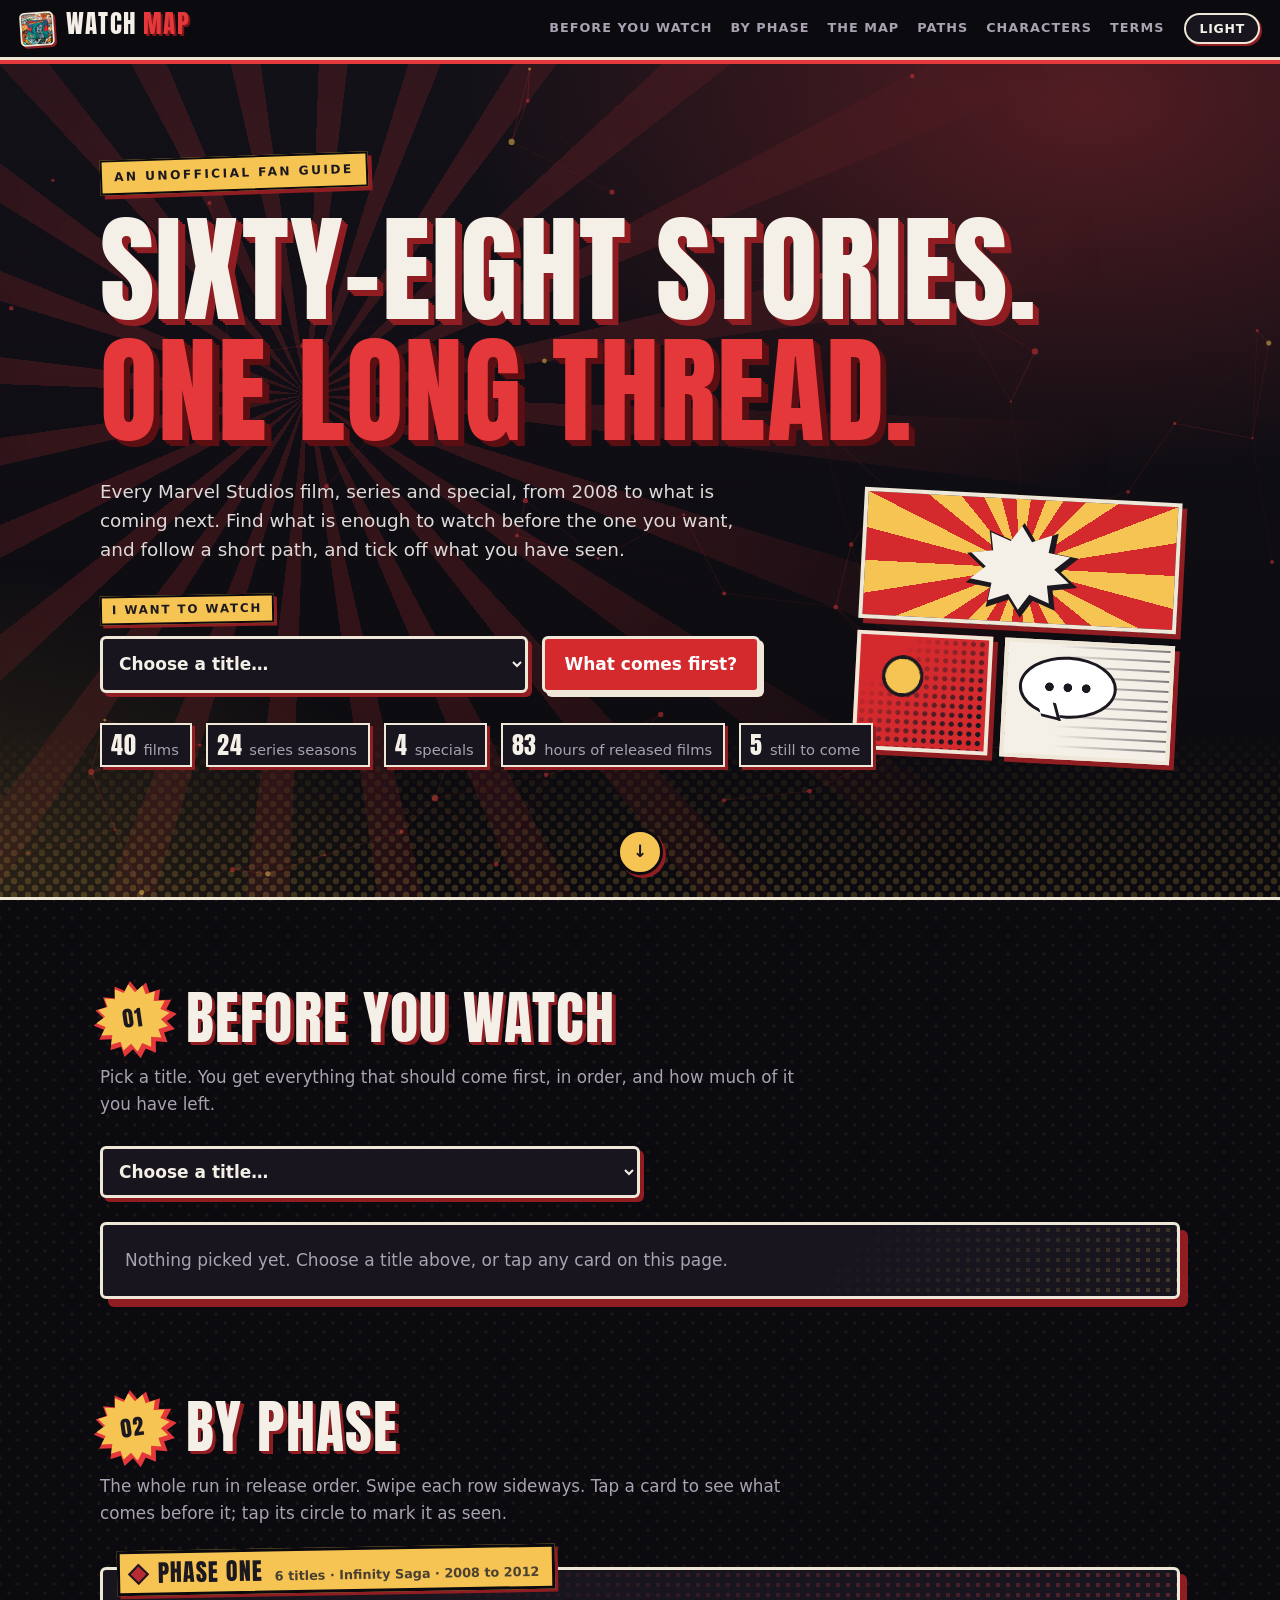
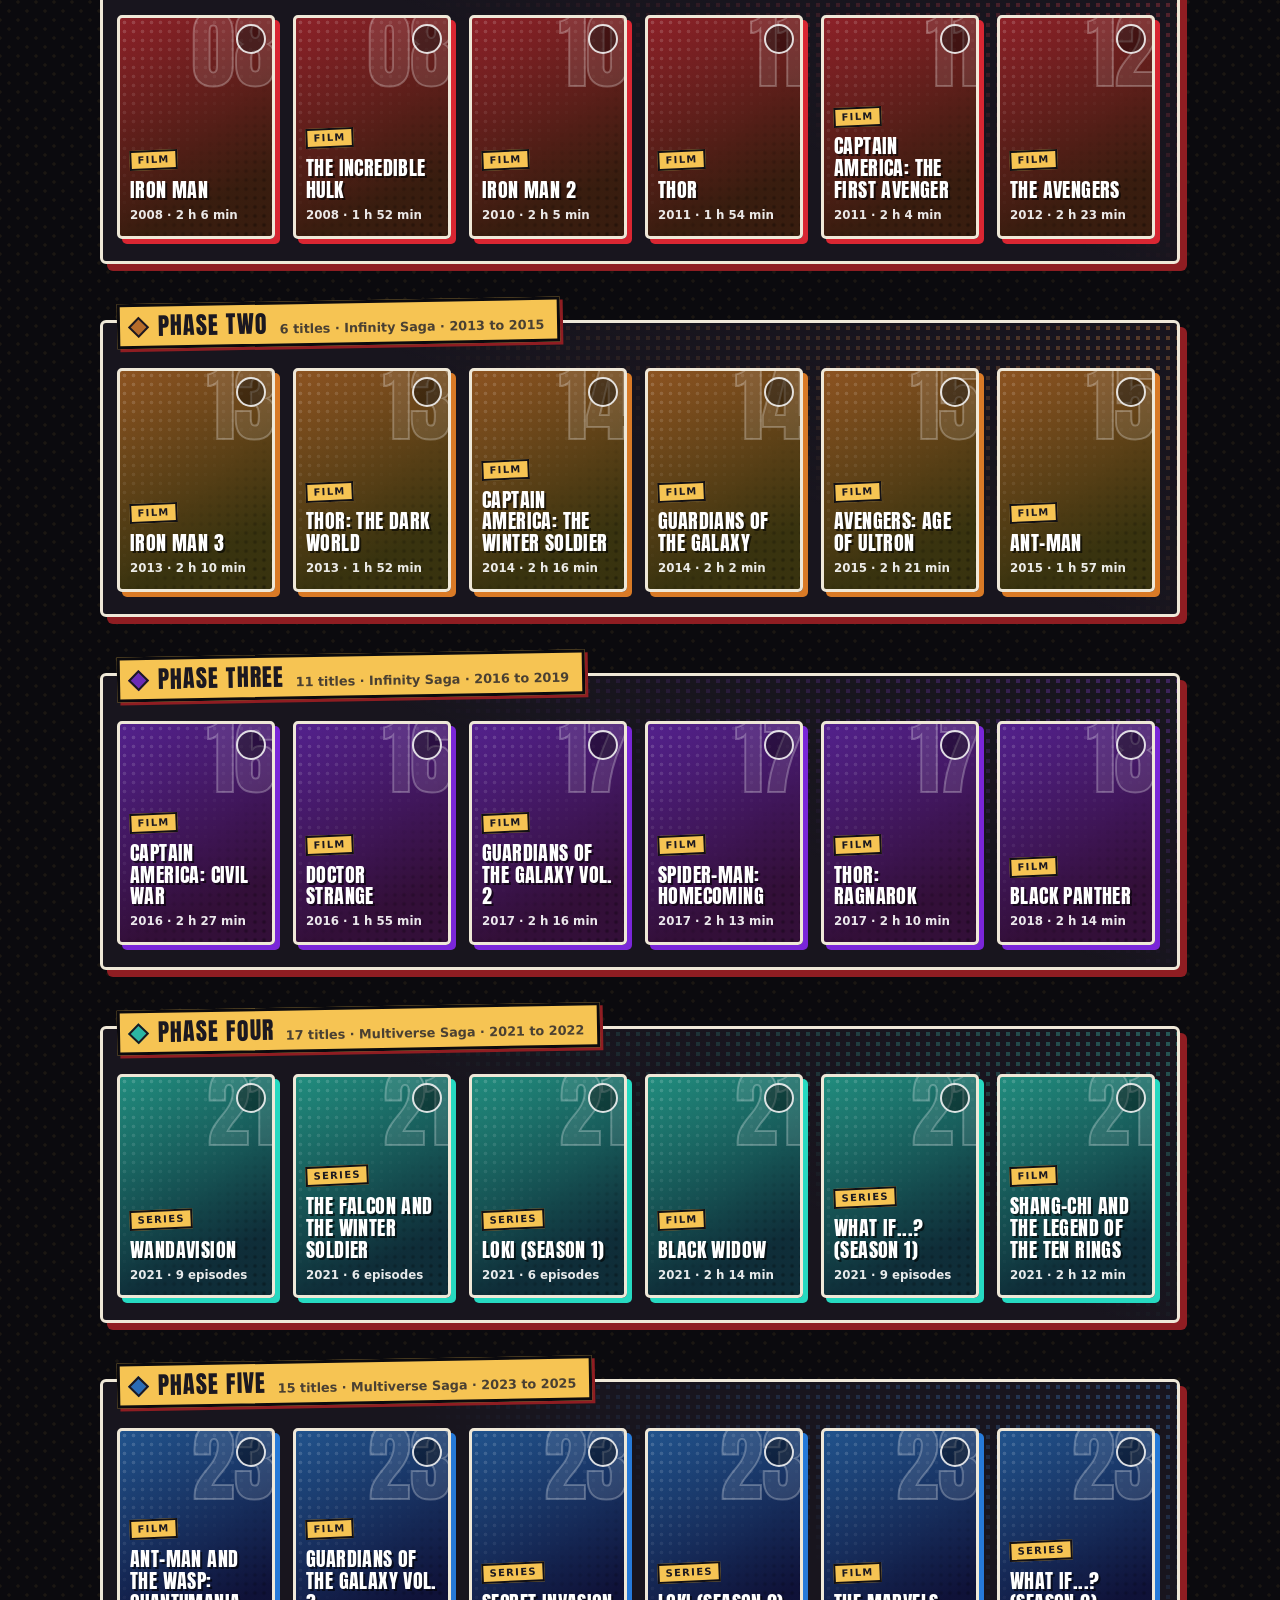
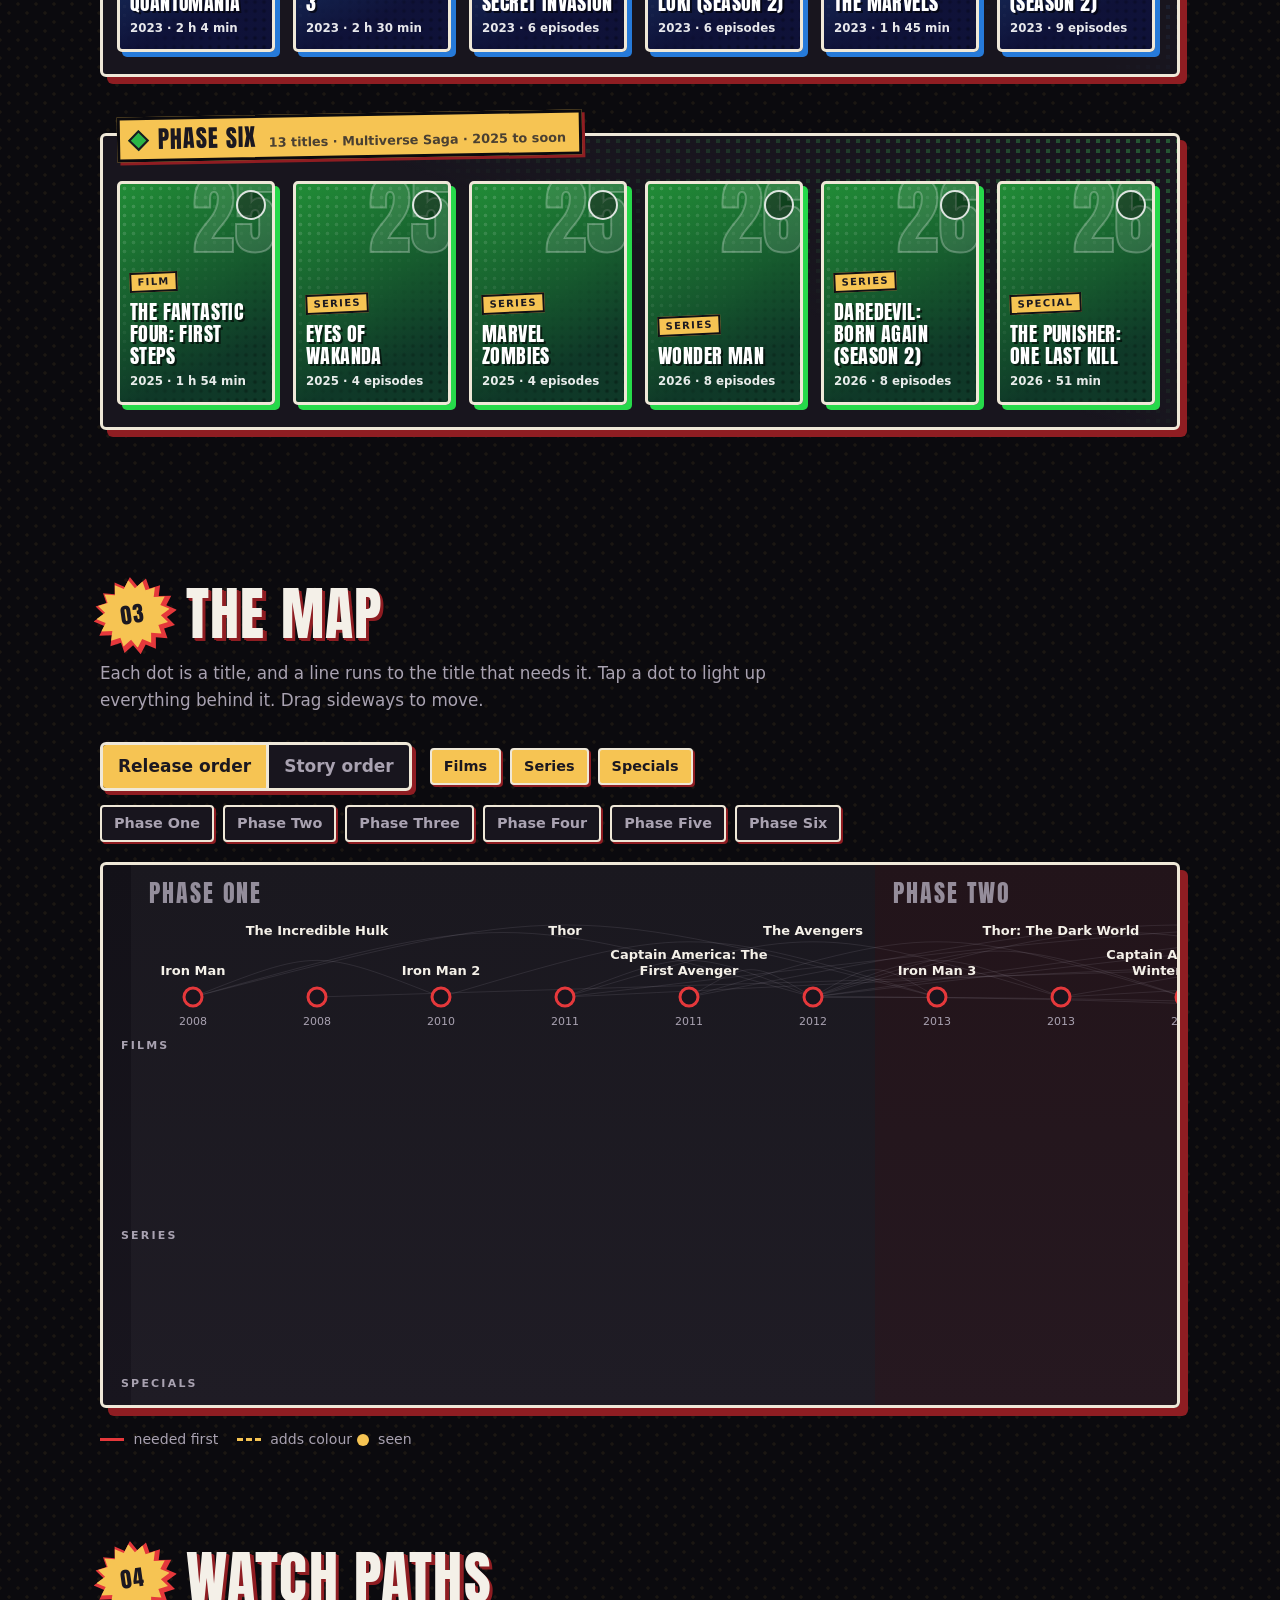
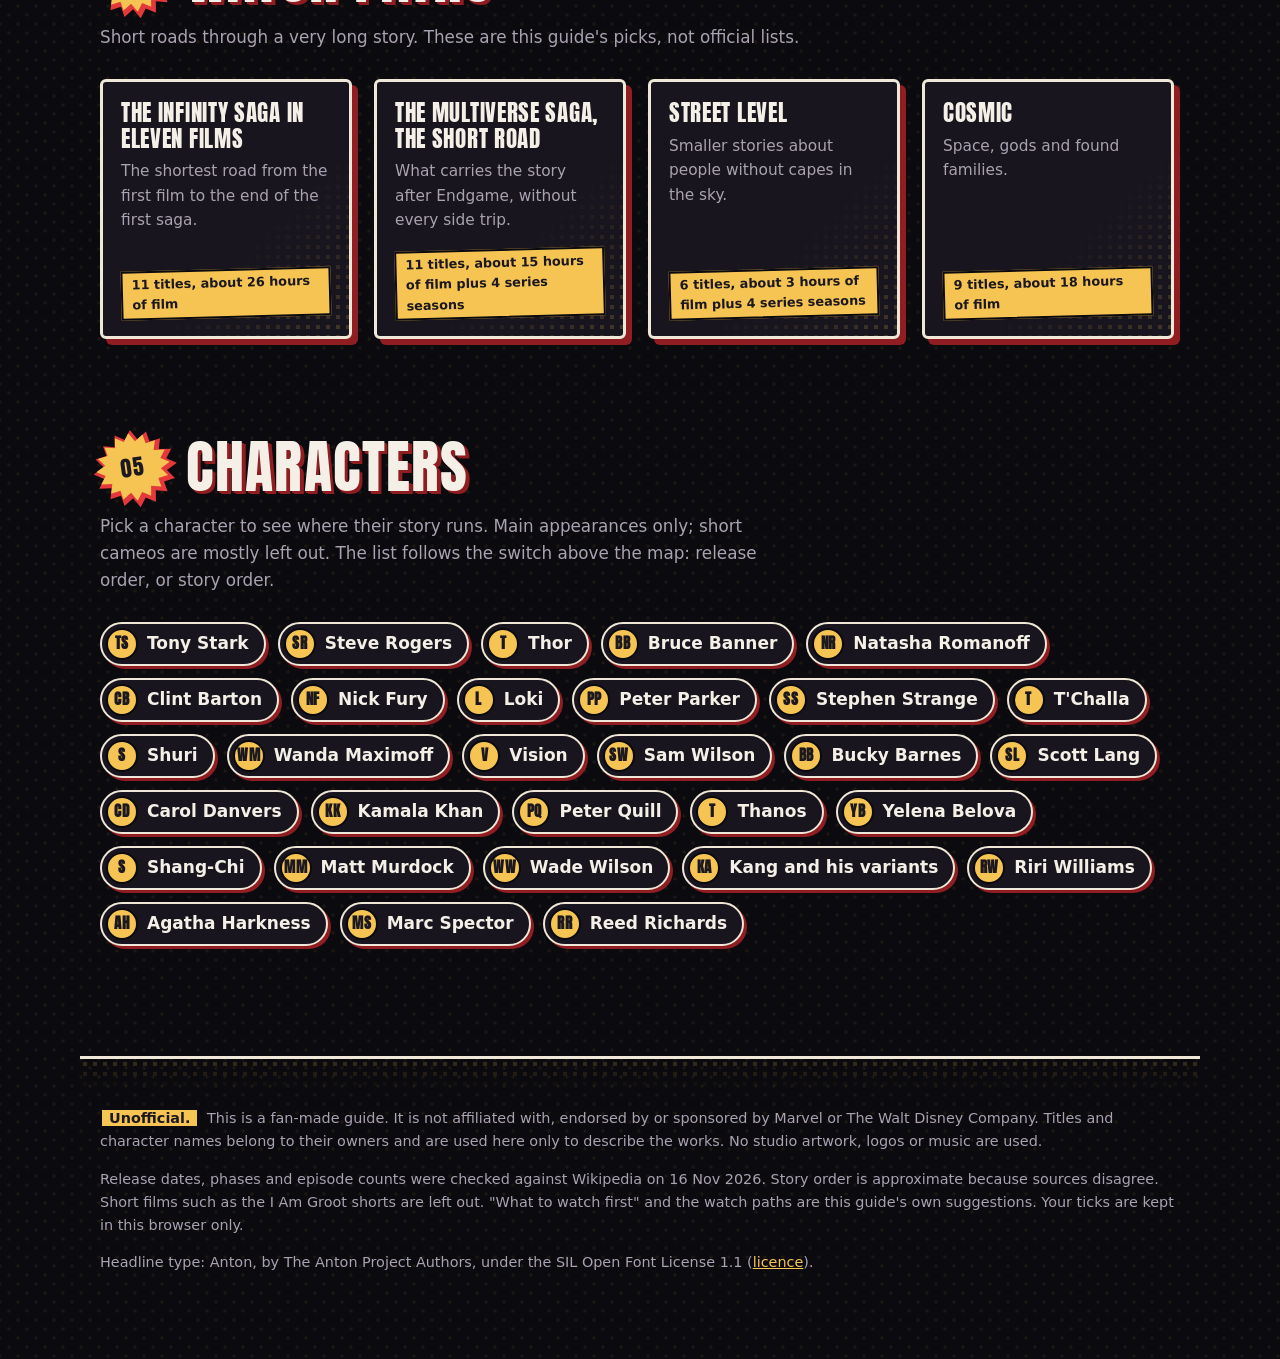
==== index.html @ 8f0609bd "Watch Map: update the page" ====
<!doctype html>
<html lang="en" data-theme="dark">
<head>
<meta charset="utf-8">
<meta name="viewport" content="width=device-width, initial-scale=1">
<title>Watch Map: an unofficial guide to the Marvel films and series</title>
<meta name="description" content="An unofficial fan guide. Every Marvel Studios film, series and special on one map: what to watch first, release and story order, watch paths and the main characters.">
<meta name="theme-color" content="#0b0a0e">
<link rel="icon" type="image/png" sizes="32x32" href="icon-32.png">
<link rel="apple-touch-icon" href="icon-180.png">
<link rel="preload" href="fonts/anton.woff2" as="font" type="font/woff2" crossorigin>
<link rel="stylesheet" href="style.css">
<script src="config.js"></script>
</head>
<body>
<header class="bar">
  <a class="word" href="#top" aria-label="Watch Map, top of page"><img class="logo" src="icon-180.png" width="34" height="34" alt=""><span class="word-a">WATCH</span><span class="word-b">MAP</span></a>
  <nav aria-label="Sections">
    <a href="#before">Before you watch</a>
    <a href="#phases">By phase</a>
    <a href="#map">The map</a>
    <a href="#paths">Paths</a>
    <a href="#people">Characters</a>
    <a href="terms.html" target="_blank" rel="noopener">Terms</a>
  </nav>
  <a class="tool terms-link" href="terms.html" target="_blank" rel="noopener">Terms</a>
  <button type="button" id="theme" class="tool" title="Switch between dark and light">Light</button>
</header>

<main id="top">
  <section class="hero">
    <canvas id="sky" aria-hidden="true"></canvas>
    <div class="hero-in">
      <p class="kicker">An unofficial fan guide</p>
      <h1><span id="count">Sixty-seven</span> stories.<br><em>One long thread.</em></h1>
      <p class="lede">Every Marvel Studios film, series and special, from 2008 to what is coming next. Find what is enough to watch before the one you want, and follow a short path<span data-ticks>, and tick off what you have seen</span>.</p>
      <form class="pick" id="hero-pick">
        <label for="hero-select">I want to watch</label>
        <div class="pick-row">
          <select id="hero-select"></select>
          <button type="submit" class="cta">What comes first?</button>
        </div>
      </form>
      <div class="progress" id="progress" hidden>
        <div class="progress-bar"><span id="progress-fill"></span></div>
        <p id="progress-text"></p>
      </div>
      <p class="stats" id="stats"></p>
      <div class="panels" aria-hidden="true"><i></i><i></i><i></i></div>
    </div>
    <a class="down" href="#before" aria-label="Go to the first section">↓</a>
  </section>

  <section id="before" class="block">
    <div class="head reveal">
      <p class="num">01</p>
      <h2>Before you watch</h2>
      <p class="sub">Pick a title. You get everything that should come first, in order, and how much of it you have left.</p>
    </div>
    <div class="pick-row wide reveal">
      <select id="before-select" aria-label="Title"></select>
    </div>
    <div id="detail" class="detail" aria-live="polite">
      <p class="hint">Nothing picked yet. Choose a title above, or tap any card on this page.</p>
    </div>
  </section>

  <section id="phases" class="block">
    <div class="head reveal">
      <p class="num">02</p>
      <h2>By phase</h2>
      <p class="sub">The whole run in release order. Swipe each row sideways. Tap a card to see what comes before it<span data-ticks>; tap its circle to mark it as seen</span>.</p>
    </div>
    <div id="phase-rails"></div>
  </section>

  <section id="map" class="block">
    <div class="head reveal">
      <p class="num">03</p>
      <h2>The map</h2>
      <p class="sub">Each dot is a title, and a line runs to the title that needs it. Tap a dot to light up everything behind it. Drag sideways to move.</p>
    </div>
    <div class="controls reveal">
      <div class="seg" role="group" aria-label="Order">
        <button type="button" data-order="release" aria-pressed="true">Release order</button>
        <button type="button" data-order="story" aria-pressed="false">Story order</button>
      </div>
      <div class="chips" role="group" aria-label="Show">
        <button type="button" class="chip" data-kind="film" aria-pressed="true">Films</button>
        <button type="button" class="chip" data-kind="series" aria-pressed="true">Series</button>
        <button type="button" class="chip" data-kind="special" aria-pressed="true">Specials</button>
      </div>
      <div class="chips" id="jump" role="group" aria-label="Jump to a phase"></div>
    </div>
    <div class="map-scroll" id="map-scroll" tabindex="0" aria-label="Map of titles, moves sideways">
      <svg id="graph" role="img" aria-label="Map of titles and the titles they build on"></svg>
    </div>
    <div class="caption" id="caption" aria-live="polite"></div>
    <p class="legend"><span class="key need"></span> needed first <span class="key nice"></span> adds colour <span data-ticks><span class="key seen"></span> seen </span><span class="note" id="order-note"></span></p>
  </section>

  <section id="paths" class="block">
    <div class="head reveal">
      <p class="num">04</p>
      <h2>Watch paths</h2>
      <p class="sub">Short roads through a very long story. These are this guide's picks, not official lists.</p>
    </div>
    <div class="cards" id="path-cards"></div>
    <div id="path-detail" class="group-detail" aria-live="polite"></div>
  </section>

  <section id="people" class="block">
    <div class="head reveal">
      <p class="num">05</p>
      <h2>Characters</h2>
      <p class="sub">Pick a character to see where their story runs. Main appearances only; short cameos are mostly left out. The list follows the switch above the map: release order, or story order.</p>
    </div>
    <div class="people" id="people-chips"></div>
    <div id="people-detail" class="group-detail" aria-live="polite"></div>
  </section>
</main>

<footer class="foot">
  <p><strong>Unofficial.</strong> This is a fan-made guide. It is not affiliated with, endorsed by or sponsored by Marvel or The Walt Disney Company. Titles and character names belong to their owners and are used here only to describe the works. No studio artwork, logos or music are used.</p>
  <p>Release dates, phases and episode counts were checked against Wikipedia on <span id="checked"></span>. Story order is approximate because sources disagree. Short films such as the I Am Groot shorts are left out. "What to watch first" and the watch paths are this guide's own suggestions.<span data-ticks> Your ticks are kept in this browser only.</span></p>
  <p>Headline type: Anton, by The Anton Project Authors, under the SIL Open Font License 1.1 (<a href="fonts/OFL.txt">licence</a>).</p>
</footer>

<script src="data.js"></script>
<script src="app.js"></script>
</body>
</html>
---- style.css ----
@font-face { font-family: "Anton"; src: url("fonts/anton.woff2") format("woff2"); font-display: swap; }

:root, :root[data-theme="dark"] {
  --bg: #0b0a0e; --bg2: #131118; --panel: #18151e; --ink: #f4f0e8; --muted: #a9a2b1; --line: #2c2734;
  --red: #e5383b; --red-deep: #8f1d22; --gold: #f6c453; --shadow: rgba(0, 0, 0, 0.55); --dot: rgba(246, 196, 83, 0.07);
  --p1: 356; --p2: 28; --p3: 268; --p4: 172; --p5: 212; --p6: 132;
  /* the comic-book layer: ink outlines, hard shadows, caption yellow, rays and halftone */
  --outline: #efe8d8; --drop: #8f1d22; --under: #e5383b; --pop: #f6c453; --pop-ink: #1b1820; --pop-soft: #4a4032; --pop-line: #0b0a0e;
  --ray: rgba(229, 56, 59, 0.17); --tone: rgba(246, 196, 83, 0.2); --red-btn: #d42a2e;
  --h1-drop: #8f1d22; --em-drop: #5c0f13; --word-drop: #7a1519; --drop-s: 70%; --drop-l: 50%;
}
:root[data-theme="light"] {
  --bg: #f8f4ea; --bg2: #f0e9da; --panel: #fffcf5; --ink: #1b1820; --muted: #615a69; --line: #dbd1bf;
  --red: #c8262b; --red-deep: #8c171c; --gold: #8f6207; --shadow: rgba(60, 40, 10, 0.2); --dot: rgba(27, 24, 32, 0.07);
  --outline: #1b1820; --drop: #1b1820; --under: #1b1820; --pop: #ffcf33; --pop-ink: #1b1820; --pop-soft: #4a4032; --pop-line: #1b1820;
  --ray: rgba(240, 170, 20, 0.26); --tone: rgba(27, 24, 32, 0.15); --red-btn: #c8262b;
  --h1-drop: #ffcf33; --em-drop: #1b1820; --word-drop: #ffcf33; --drop-s: 35%; --drop-l: 13%;
}
:root { --display: "Anton", Impact, "Arial Narrow Bold", sans-serif; --body: system-ui, -apple-system, "Segoe UI", Roboto, "Noto Sans", sans-serif; --bar-h: 60px;
  --burst: polygon(50% 0%, 57.4% 12.9%, 68.8% 4.7%, 71.3% 18.1%, 84.3% 15.7%, 80.9% 29.3%, 95.7% 31.1%, 88.3% 42.4%, 100% 50%, 87.1% 57.4%, 95.3% 68.8%, 81.9% 71.3%, 84.3% 84.3%, 70.7% 80.9%, 68.9% 95.7%, 57.6% 88.3%, 50% 100%, 42.6% 87.1%, 31.2% 95.3%, 28.7% 81.9%, 15.7% 84.3%, 19.1% 70.7%, 4.3% 68.9%, 11.7% 57.6%, 0% 50%, 12.9% 42.6%, 4.7% 31.2%, 18.1% 28.7%, 15.7% 15.7%, 29.3% 19.1%, 31.1% 4.3%, 42.4% 11.7%);
  --burst-s: polygon(50% 0%, 60.2% 18.6%, 79.4% 9.5%, 76.7% 30.6%, 97.6% 34.5%, 83% 50%, 97.6% 65.5%, 76.7% 69.4%, 79.4% 90.5%, 60.2% 81.4%, 50% 100%, 39.8% 81.4%, 20.6% 90.5%, 23.3% 69.4%, 2.4% 65.5%, 17% 50%, 2.4% 34.5%, 23.3% 30.6%, 20.6% 9.5%, 39.8% 18.6%); }

* { box-sizing: border-box; }
html { scroll-behavior: smooth; scroll-padding-top: 78px; }
/* the page is newsprint: two offset dot grids make a halftone screen */
body { margin: 0; color: var(--ink); font: 17px/1.6 var(--body); background-color: var(--bg);
  background-image: radial-gradient(var(--dot) 1.5px, transparent 1.7px), radial-gradient(var(--dot) 1.5px, transparent 1.7px); background-size: 18px 18px; background-position: 0 0, 9px 9px; }
a { color: var(--gold); }
button, select { font: inherit; color: inherit; }
button { cursor: pointer; }
:focus-visible { outline: 3px solid var(--gold); outline-offset: 3px; border-radius: 4px; }

/* top bar: a solid masthead with an ink rule and a red rule under it */
.bar { position: sticky; top: 0; z-index: 30; display: flex; align-items: center; gap: 20px; min-height: var(--bar-h); padding: 8px 20px;
  background: var(--bg); border-bottom: 3px solid var(--outline); box-shadow: 0 4px 0 var(--red); }
.word { display: inline-flex; align-items: baseline; gap: 7px; text-decoration: none; font-family: var(--display); font-size: 1.55rem; letter-spacing: 0.05em; line-height: 1; }
.word-a { color: var(--ink); }
.word-b { color: var(--red); text-shadow: 2px 2px 0 var(--word-drop); }
.bar nav { display: flex; gap: 18px; margin-left: auto; }
.bar nav a { color: var(--muted); text-decoration: none; font-size: 0.8rem; font-weight: 800; letter-spacing: 0.08em; text-transform: uppercase; padding: 4px 0 2px; border-bottom: 3px solid transparent; transition: color 0.2s, border-color 0.2s; }
.bar nav a:hover { color: var(--ink); border-bottom-color: var(--red); }
.tool { background: var(--panel); border: 2px solid var(--outline); border-radius: 999px; padding: 4px 13px; font-size: 0.78rem; font-weight: 800; letter-spacing: 0.06em; text-transform: uppercase; color: var(--ink); box-shadow: 2px 2px 0 var(--drop); transition: transform 0.12s, box-shadow 0.12s; }
.tool:hover { transform: translate(-1px, -1px); box-shadow: 3px 3px 0 var(--drop); }
.tool:active { transform: translate(2px, 2px); box-shadow: 0 0 0 var(--drop); }
@media (max-width: 860px) { .bar nav { display: none; } .tool { margin-left: auto; } }

/* hero: a splash page. Rays fan out from behind the headline, halftone rises from the bottom edge */
.hero { position: relative; min-height: min(calc(100vh - var(--bar-h)), 860px); display: flex; align-items: center; overflow: hidden; border-bottom: 3px solid var(--outline);
  background: radial-gradient(1000px 600px at 85% 5%, color-mix(in srgb, var(--red) 30%, transparent), transparent 62%),
    radial-gradient(800px 560px at -5% 100%, color-mix(in srgb, var(--gold) 14%, transparent), transparent 60%), linear-gradient(180deg, var(--bg2), var(--bg)); }
.hero::before { content: ""; position: absolute; inset: 0; pointer-events: none;
  background: repeating-conic-gradient(from 2deg at 24% 40%, var(--ray) 0deg 5deg, transparent 5deg 15deg);
  -webkit-mask-image: radial-gradient(circle at 24% 40%, #000 0, #000 24%, transparent 74%); mask-image: radial-gradient(circle at 24% 40%, #000 0, #000 24%, transparent 74%); }
.hero::after { content: ""; position: absolute; left: 0; right: 0; bottom: 0; height: 170px; pointer-events: none;
  background-image: radial-gradient(var(--tone) 34%, transparent 36%), radial-gradient(var(--tone) 34%, transparent 36%); background-size: 14px 14px; background-position: 0 0, 7px 7px;
  -webkit-mask-image: linear-gradient(to top, #000, transparent); mask-image: linear-gradient(to top, #000, transparent); }
#sky { position: absolute; inset: 0; width: 100%; height: 100%; opacity: 0.6; }
.hero-in { position: relative; z-index: 1; width: 100%; max-width: 1120px; margin: 0 auto; padding: 56px 20px 90px; }
.kicker { margin: 0 0 18px; display: inline-block; background: var(--pop); color: var(--pop-ink); border: 2px solid var(--pop-line); box-shadow: 4px 4px 0 var(--drop); font-weight: 800; font-size: 0.76rem; letter-spacing: 0.2em; text-transform: uppercase; padding: 6px 12px; transform: rotate(-2deg); }
h1 { margin: 0; font-family: var(--display); font-weight: 400; font-size: clamp(3rem, 10vw, 7.4rem); line-height: 1.02; letter-spacing: 0.01em; text-transform: uppercase;
  text-shadow: 0.018em 0.018em 0 var(--h1-drop), 0.036em 0.036em 0 var(--h1-drop), 0.054em 0.054em 0 var(--h1-drop); }
h1 em { font-style: normal; color: var(--red); text-shadow: 0.018em 0.018em 0 var(--em-drop), 0.036em 0.036em 0 var(--em-drop), 0.054em 0.054em 0 var(--em-drop); }
.lede { max-width: 640px; margin: 26px 0 30px; font-size: 1.15rem; color: color-mix(in srgb, var(--ink) 72%, var(--muted)); }
.pick label { display: block; width: fit-content; font-size: 0.74rem; font-weight: 800; letter-spacing: 0.16em; text-transform: uppercase; color: var(--pop-ink); background: var(--pop); border: 2px solid var(--pop-line); box-shadow: 3px 3px 0 var(--drop); padding: 3px 10px; margin-bottom: 12px; transform: rotate(-1deg); }
.pick-row { display: flex; gap: 14px; flex-wrap: wrap; max-width: 660px; }
.pick-row.wide { max-width: 540px; margin-bottom: 24px; }
select { flex: 1 1 260px; min-width: 0; background: var(--panel); border: 3px solid var(--outline); border-radius: 6px; padding: 12px; font-weight: 600; box-shadow: 4px 4px 0 var(--drop); transition: box-shadow 0.2s; }
select:hover, select:focus { box-shadow: 4px 4px 0 var(--red); }
.cta { background: var(--red-btn); color: #fff; border: 3px solid var(--outline); border-radius: 6px; padding: 12px 20px; font-weight: 800; box-shadow: 4px 4px 0 var(--outline); transition: transform 0.14s, box-shadow 0.14s; }
.cta:hover { transform: translate(-2px, -2px); box-shadow: 6px 6px 0 var(--outline); }
.cta:active { transform: translate(3px, 3px); box-shadow: 1px 1px 0 var(--outline); }
.stats { margin: 30px 0 0; color: var(--muted); font-size: 0.92rem; display: flex; flex-wrap: wrap; gap: 12px 14px; }
.stats span { display: inline-flex; align-items: baseline; background: var(--panel); border: 2px solid var(--outline); padding: 1px 11px 1px 9px; box-shadow: 3px 3px 0 var(--drop); }
.stats b { color: var(--ink); font-family: var(--display); font-weight: 400; font-size: 1.5rem; letter-spacing: 0.03em; margin-right: 7px; }
.progress { max-width: 660px; margin: 26px 0 0; }
.progress-bar { height: 14px; border: 2px solid var(--outline); background: var(--panel); overflow: hidden; box-shadow: 3px 3px 0 var(--drop); }
.progress-bar span { display: block; height: 100%; width: 0; background: linear-gradient(90deg, var(--red), var(--gold)); transition: width 0.6s cubic-bezier(0.2, 0.7, 0.2, 1); }
.progress p { margin: 10px 0 0; color: var(--muted); font-size: 0.95rem; }
.down { position: absolute; left: 50%; bottom: 22px; transform: translateX(-50%); z-index: 1; width: 46px; height: 46px; border-radius: 50%; display: grid; place-items: center; background: var(--pop); border: 3px solid var(--pop-line); box-shadow: 3px 3px 0 var(--drop); color: var(--pop-ink); font-weight: 900; text-decoration: none; animation: bob 2.4s ease-in-out infinite; }
@keyframes bob { 0%, 100% { transform: translate(-50%, 0); } 50% { transform: translate(-50%, 7px); } }

/* a small page of empty panels beside the hero text: rays, halftone, a blank balloon. Abstract shapes only. Wide screens only. */
.panels { display: none; }
@media (min-width: 1080px) {
  .panels { display: grid; position: absolute; z-index: -1; right: 24px; bottom: 100px; width: 318px; height: 262px; grid-template: 1.1fr 1fr / 1fr 1.25fr; gap: 12px; transform: rotate(3deg); pointer-events: none; }
  .panels i { position: relative; overflow: hidden; border: 4px solid var(--outline); box-shadow: 5px 5px 0 var(--drop); }
  .panels i:nth-child(1) { grid-column: 1 / -1; background: repeating-conic-gradient(from -6deg at 50% 56%, #f6c453 0deg 12deg, #d42a2e 12deg 24deg); }
  .panels i:nth-child(1)::before, .panels i:nth-child(1)::after { content: ""; position: absolute; left: 50%; top: 56%; width: 104px; height: 84px; margin: -42px 0 0 -52px; clip-path: var(--burst-s); }
  .panels i:nth-child(1)::before { background: #1b1820; transform: scale(1.13) translate(2px, 2px); }
  .panels i:nth-child(1)::after { background: #f4f0e8; }
  .panels i:nth-child(2) { background: radial-gradient(circle at 34% 36%, #f6c453 0 17px, #1b1820 17.5px 20.5px, transparent 21px),
    linear-gradient(135deg, #d42a2e 22%, transparent 82%), radial-gradient(#1b1820 40%, transparent 42%) 0 0 / 9px 9px, #d42a2e; }
  .panels i:nth-child(3) { background: linear-gradient(90deg, #f4f0e8 30%, transparent), repeating-linear-gradient(0deg, transparent 0 8px, rgba(27, 24, 32, 0.55) 8px 10px), #f4f0e8; }
  .panels i:nth-child(3)::before { content: ""; position: absolute; left: 12px; top: 12px; width: 92px; height: 56px; border: 3px solid #1b1820; border-radius: 50%;
    background: radial-gradient(circle at 30% 50%, #1b1820 0 4px, transparent 4.6px), radial-gradient(circle at 50% 50%, #1b1820 0 4px, transparent 4.6px), radial-gradient(circle at 70% 50%, #1b1820 0 4px, transparent 4.6px), #fff; }
  .panels i:nth-child(3)::after { content: ""; position: absolute; left: 34px; top: 57px; width: 15px; height: 15px; background: #fff; border-right: 3px solid #1b1820; border-bottom: 3px solid #1b1820; transform: skewX(28deg) rotate(12deg); }
}

/* sections: the number sits in an action burst beside the heading */
.block { max-width: 1120px; margin: 0 auto; padding: 84px 20px 10px; }
.head { display: grid; grid-template-columns: auto minmax(0, 1fr); column-gap: 16px; align-items: center; margin-bottom: 28px; }
.head > * { grid-column: 1 / -1; }
.head > .num { grid-column: 1; }
.head > h2, .head > h1 { grid-column: 2; }
.num { position: relative; z-index: 0; margin: 0 0 0 -4px; display: grid; place-items: center; min-width: 74px; height: 68px; padding: 2px 17px 0; font-family: var(--display); font-size: 1.35rem; letter-spacing: 0.06em; line-height: 1; color: var(--pop-ink); transform: rotate(-8deg); }
.num::before, .num::after { content: ""; position: absolute; z-index: -1; clip-path: var(--burst); }
.num::before { inset: -3px -7px -7px -3px; background: var(--under); }
.num::after { inset: 0; background: var(--pop); }
h2 { margin: 0 0 8px; font-family: var(--display); font-weight: 400; font-size: clamp(2.2rem, 6vw, 3.6rem); letter-spacing: 0.02em; text-transform: uppercase; line-height: 1.05; }
.head h2 { margin: 0; text-shadow: 0.03em 0.03em 0 var(--h1-drop), 0.06em 0.06em 0 var(--h1-drop); }
h3 { margin: 0; }
.sub { margin: 12px 0 0; color: var(--muted); max-width: 700px; font-size: 1.05rem; }
.reveal { opacity: 0; transform: translateY(22px); transition: opacity 0.7s ease, transform 0.7s cubic-bezier(0.2, 0.7, 0.2, 1); }
.reveal.in { opacity: 1; transform: none; }
.reveal .num { transform: rotate(-24deg) scale(0.3); transition: transform 0.5s cubic-bezier(0.2, 1.5, 0.4, 1) 0.15s; }
.reveal.in .num { transform: rotate(-8deg); }

/* poster cards: each one is a panel with an ink outline and an off-register colour plate for a shadow */
.rail { display: flex; gap: 18px; overflow-x: auto; padding: 8px 12px 20px 5px; scroll-snap-type: x proximity; scrollbar-width: thin; scrollbar-color: var(--line) transparent; -webkit-overflow-scrolling: touch; }
.rail::-webkit-scrollbar { height: 8px; } .rail::-webkit-scrollbar-thumb { background: var(--line); border-radius: 8px; }
.poster { --h: var(--p1); position: relative; display: block; width: 158px; height: 224px; border-radius: 5px; overflow: hidden; text-align: left; padding: 0; border: 3px solid var(--outline); color: #fff;
  background: linear-gradient(155deg, hsl(var(--h) 62% 34%), hsl(calc(var(--h) + 24) 58% 14%) 78%);
  box-shadow: 5px 5px 0 hsl(var(--h) var(--drop-s) var(--drop-l)); transition: transform 0.16s cubic-bezier(0.2, 0.7, 0.2, 1), box-shadow 0.16s; }
.poster:hover, .poster:focus-visible { transform: translate(-3px, -3px); box-shadow: 8px 8px 0 hsl(var(--h) var(--drop-s) var(--drop-l)); }
.poster::before { content: ""; position: absolute; inset: 0; background-image: radial-gradient(rgba(255, 255, 255, 0.17) 30%, transparent 32%); background-size: 9px 9px; -webkit-mask-image: linear-gradient(135deg, #000, transparent 58%); mask-image: linear-gradient(135deg, #000, transparent 58%); }
.poster::after { content: ""; position: absolute; inset: 0; background-image: radial-gradient(rgba(0, 0, 0, 0.34) 30%, transparent 32%); background-size: 9px 9px; background-position: 4.5px 4.5px; -webkit-mask-image: linear-gradient(315deg, #000, transparent 46%); mask-image: linear-gradient(315deg, #000, transparent 46%); }
.poster .yr { position: absolute; right: -4px; top: -12px; font-family: var(--display); font-size: 5.4rem; line-height: 1; color: rgba(255, 255, 255, 0.1); -webkit-text-stroke: 2px rgba(255, 255, 255, 0.26); letter-spacing: -0.01em; }
.poster .body { position: absolute; z-index: 1; left: 10px; right: 10px; bottom: 11px; }
.poster .kind { display: inline-block; font-size: 0.62rem; font-weight: 800; letter-spacing: 0.14em; text-transform: uppercase; color: #1b1820; background: #f6c453; border: 2px solid #121014; padding: 0 6px; margin-bottom: 8px; transform: rotate(-2.5deg); transform-origin: 0 100%; }
.poster .ttl { display: block; font-family: var(--display); font-size: 1.22rem; line-height: 1.12; letter-spacing: 0.02em; text-transform: uppercase; overflow-wrap: break-word; text-shadow: 2px 2px 0 rgba(0, 0, 0, 0.6); }
.poster .len { display: block; margin-top: 5px; font-size: 0.74rem; font-weight: 600; opacity: 0.9; }
.poster.soon { border-style: dashed; background: repeating-linear-gradient(135deg, hsl(var(--h) 30% 22%) 0 12px, hsl(var(--h) 30% 18%) 12px 24px); }
.poster.soon .kind { background: #f4f0e8; }
.poster.soon .yr { color: rgba(255, 255, 255, 0.15); -webkit-text-stroke: 0; }
.poster.sel, .poster.sel:hover { border-color: var(--pop); box-shadow: 0 0 0 3px var(--pop-line), 9px 9px 0 var(--red); }
.poster .step { position: absolute; z-index: 1; left: 7px; top: 7px; min-width: 40px; height: 40px; padding: 2px 6px 0; display: grid; place-items: center; font-family: var(--display); font-size: 1.05rem; line-height: 1; color: #1b1820; transform: rotate(-8deg); }
.poster .step::before, .poster .step::after { content: ""; position: absolute; z-index: -1; clip-path: var(--burst-s); }
.poster .step::before { inset: -3px -5px -5px -3px; background: #121014; }
.poster .step::after { inset: 0; background: #f6c453; }
.tick { position: absolute; right: 9px; top: 9px; z-index: 2; width: 30px; height: 30px; border-radius: 50%; border: 2px solid rgba(255, 255, 255, 0.85); background: rgba(0, 0, 0, 0.4); color: transparent; font-weight: 900; font-size: 0.95rem; line-height: 1; display: grid; place-items: center; transition: background 0.2s, transform 0.2s, color 0.2s; }
.tick:hover { transform: scale(1.12); }
.poster-wrap { position: relative; flex: 0 0 auto; scroll-snap-align: start; }
.poster-wrap.seen .tick { background: #f6c453; border-color: #121014; color: #1b1820; }
.poster-wrap.seen .poster { filter: saturate(0.55) brightness(0.82); }
/* each phase is one wide panel; its name is a caption box that sits across the top edge */
.phase-row { position: relative; margin: 40px 0 56px; padding: 0 12px 2px 14px; border: 3px solid var(--outline); border-radius: 6px; box-shadow: 7px 7px 0 var(--drop);
  background: linear-gradient(200deg, transparent, var(--panel) 46%), radial-gradient(hsl(var(--h) 70% 56% / 0.34) 30%, transparent 32%) 0 0 / 10px 10px, var(--panel); }
.phase-row h3 { position: relative; width: fit-content; max-width: calc(100% - 6px); margin: 0 0 -8px; padding: 4px 13px 3px 11px; display: flex; flex-wrap: wrap; align-items: baseline; gap: 0 12px; font-family: var(--display); font-weight: 400; font-size: 1.5rem; letter-spacing: 0.04em; text-transform: uppercase; line-height: 1.25;
  color: var(--pop-ink); background: var(--pop); border: 3px solid var(--pop-line); box-shadow: 3px 3px 0 var(--drop); transform: translateY(-50%) rotate(-1deg); }
.phase-row h3 small { font: 700 0.8rem/1.5 var(--body); color: var(--pop-soft); letter-spacing: 0; text-transform: none; padding-bottom: 2px; }
.phase-row h3 i { width: 15px; height: 15px; border: 2px solid var(--pop-ink); background: hsl(var(--h) 62% 44%); align-self: center; transform: rotate(45deg); }

/* detail: a full-width panel with a halftone corner */
.detail { background: linear-gradient(315deg, transparent, var(--panel) 34%), radial-gradient(var(--tone) 30%, transparent 32%) 0 0 / 10px 10px, var(--panel); border: 3px solid var(--outline); border-radius: 6px; padding: 22px; box-shadow: 8px 8px 0 var(--drop); }
.hint { margin: 0; color: var(--muted); }
.d-top { display: flex; gap: 22px; align-items: flex-start; flex-wrap: wrap; margin-bottom: 18px; }
.d-top .poster-wrap { flex: 0 0 auto; }
.d-info { flex: 1 1 280px; min-width: 0; }
.d-info h3 { font-family: var(--display); font-weight: 400; font-size: clamp(1.8rem, 4.6vw, 2.8rem); line-height: 1.06; letter-spacing: 0.02em; text-transform: uppercase; }
.meta { color: var(--muted); margin: 8px 0 12px; }
.sum { margin: 0 0 14px; font-size: 1.08rem; }
.sum b { color: var(--gold); }
.ghost { background: var(--panel); border: 2px solid var(--outline); border-radius: 6px; padding: 7px 14px; color: var(--ink); font-weight: 700; font-size: 0.92rem; box-shadow: 3px 3px 0 var(--drop); transition: transform 0.12s, box-shadow 0.12s; margin: 0 10px 8px 0; }
.ghost:hover { transform: translate(-1px, -1px); box-shadow: 4px 4px 0 var(--red); }
.ghost:active { transform: translate(2px, 2px); box-shadow: 1px 1px 0 var(--drop); }
.lbl { width: fit-content; margin: 24px 0 10px; padding: 3px 10px; font-size: 0.74rem; font-weight: 800; letter-spacing: 0.16em; text-transform: uppercase; color: var(--pop-ink); background: var(--pop); border: 2px solid var(--pop-line); box-shadow: 3px 3px 0 var(--drop); transform: rotate(-1deg); }
.none { color: var(--muted); margin: 0; }
.flag { margin: 16px 0 0; padding: 11px 14px; border: 2px solid var(--outline); border-left: 9px solid var(--pop); background: color-mix(in srgb, var(--gold) 9%, var(--panel)); font-size: 0.96rem; }
.group-detail:empty { display: none; }
.group-detail { margin-top: 30px; padding: 20px 18px 6px 20px; border: 3px solid var(--outline); border-radius: 6px; box-shadow: 8px 8px 0 var(--drop);
  background: linear-gradient(315deg, transparent, var(--panel) 34%), radial-gradient(var(--tone) 30%, transparent 32%) 0 0 / 10px 10px, var(--panel); }
.group-detail h3 { font-family: var(--display); font-weight: 400; font-size: clamp(1.7rem, 4.4vw, 2.3rem); letter-spacing: 0.03em; text-transform: uppercase; line-height: 1.1; }
.group-detail .about { margin: 10px 0 0; max-width: 780px; }
.group-detail .meta { margin: 8px 0 10px; font-size: 0.95rem; }
.fade { animation: fade 0.45s ease both; }
@keyframes fade { from { opacity: 0; transform: translateY(10px); } to { opacity: 1; transform: none; } }

/* map */
.controls { display: flex; gap: 14px 18px; flex-wrap: wrap; align-items: center; margin-bottom: 20px; }
.seg { display: inline-flex; border: 3px solid var(--outline); border-radius: 6px; overflow: hidden; background: var(--panel); box-shadow: 4px 4px 0 var(--drop); }
.seg button { background: none; border: 0; padding: 8px 15px; font-weight: 800; color: var(--muted); transition: background 0.2s, color 0.2s; }
.seg button + button { border-left: 3px solid var(--outline); }
.seg button[aria-pressed="true"] { background: var(--pop); color: var(--pop-ink); }
.chips { display: inline-flex; gap: 9px; flex-wrap: wrap; }
.chip { background: var(--panel); border: 2px solid var(--outline); border-radius: 4px; padding: 5px 12px; color: var(--muted); font-weight: 700; font-size: 0.9rem; box-shadow: 2px 2px 0 var(--drop); transition: color 0.2s, background 0.2s, transform 0.12s, box-shadow 0.12s; }
.chip:hover { color: var(--ink); transform: translate(-1px, -1px); box-shadow: 3px 3px 0 var(--drop); }
.chip[aria-pressed="true"] { color: var(--pop-ink); background: var(--pop); }
.map-scroll { overflow-x: auto; overflow-y: hidden; border: 3px solid var(--outline); border-radius: 6px; background: linear-gradient(180deg, var(--bg2), var(--panel)); cursor: grab; scrollbar-width: thin; scrollbar-color: var(--line) transparent; box-shadow: 8px 8px 0 var(--drop); }
.map-scroll.drag { cursor: grabbing; user-select: none; }
#graph { display: block; }
.band { fill: color-mix(in srgb, var(--ink) 3%, transparent); }
.band.alt { fill: color-mix(in srgb, var(--red) 7%, transparent); }
.band-label { fill: var(--muted); font: 400 24px var(--display); letter-spacing: 0.08em; text-transform: uppercase; opacity: 0.85; }
.lane-label { fill: var(--muted); font: 700 11px var(--body); letter-spacing: 0.2em; text-transform: uppercase; }
.edge { fill: none; stroke: var(--muted); stroke-width: 1; opacity: 0.14; transition: opacity 0.35s, stroke 0.35s, stroke-width 0.35s; }
.edge.on { stroke: var(--red); stroke-width: 3; opacity: 0.95; }
.edge.nice-on { stroke: var(--gold); stroke-width: 2; opacity: 0.9; stroke-dasharray: 5 6; }
.dim .edge:not(.on):not(.nice-on) { opacity: 0.04; }
.node { cursor: pointer; transition: opacity 0.35s; }
.node circle { fill: var(--panel); stroke: var(--ink); stroke-width: 3; transition: fill 0.3s, stroke 0.3s, r 0.2s; }
.node.film circle { stroke: var(--red); }
.node.series circle { stroke: var(--gold); }
.node.soon circle { stroke-dasharray: 3 3; }
.node text { fill: var(--ink); font: 600 13px var(--body); }
.node .date { fill: var(--muted); font-weight: 400; font-size: 11px; }
.node:hover circle, .node:focus circle { r: 12; }
.node:focus { outline: none; }
.node:focus text { text-decoration: underline; }
.node.seen circle { fill: var(--gold); stroke: var(--gold); }
.dim .node:not(.on):not(.nice-on):not(.sel) { opacity: 0.2; }
.node.on circle { fill: var(--red); stroke: var(--red); }
.node.nice-on circle { stroke: var(--gold); stroke-width: 4; }
.node.sel circle { fill: var(--ink); stroke: var(--gold); stroke-width: 5; r: 13; }
.node.hidden, .edge.hidden { display: none; }
.caption:empty { display: none; }
.caption { margin-top: 20px; display: flex; gap: 12px; align-items: center; flex-wrap: wrap; background: var(--panel); border: 3px solid var(--outline); border-radius: 6px; padding: 12px 16px; box-shadow: 5px 5px 0 var(--drop); }
.caption strong { font-family: var(--display); font-weight: 400; font-size: 1.25rem; letter-spacing: 0.03em; text-transform: uppercase; }
.caption span { color: var(--muted); }
.caption .ghost { margin: 0; }
.legend { color: var(--muted); font-size: 0.88rem; margin: 20px 0 0; }
.key { display: inline-block; width: 24px; height: 0; border-top: 3px solid var(--red); vertical-align: middle; margin: 0 5px 0 14px; }
.key:first-child { margin-left: 0; }
.key.nice { border-top: 3px dashed var(--gold); }
.key.seen { width: 12px; height: 12px; border: 0; border-radius: 50%; background: var(--gold); }
.legend .note { margin-left: 14px; }

/* paths and people */
.cards { display: grid; grid-template-columns: repeat(auto-fit, minmax(240px, 1fr)); gap: 24px 22px; padding-right: 6px; }
.card { display: flex; flex-direction: column; align-items: flex-start; justify-content: flex-start; text-align: left; border: 3px solid var(--outline); border-radius: 6px; padding: 18px; box-shadow: 6px 6px 0 var(--drop);
  background: linear-gradient(315deg, transparent, var(--panel) 38%), radial-gradient(var(--tone) 30%, transparent 32%) 0 0 / 10px 10px, var(--panel);
  transition: transform 0.16s cubic-bezier(0.2, 0.7, 0.2, 1), box-shadow 0.16s; }
.card:hover { transform: translate(-3px, -3px); box-shadow: 9px 9px 0 var(--drop); }
.card[aria-pressed="true"] { transform: translate(-3px, -3px); box-shadow: 9px 9px 0 var(--red); }
.card b { display: block; font-family: var(--display); font-weight: 400; font-size: 1.45rem; letter-spacing: 0.03em; text-transform: uppercase; line-height: 1.1; margin-bottom: 8px; }
.card span { color: var(--muted); font-size: 0.96rem; margin-bottom: 16px; }
.card i { display: block; width: fit-content; margin-top: auto; padding: 2px 9px; font-style: normal; color: var(--pop-ink); background: var(--pop); border: 2px solid var(--pop-line); font-weight: 800; font-size: 0.8rem; transform: rotate(-1.5deg); }
.people { display: flex; flex-wrap: wrap; gap: 12px; }
.person { display: inline-flex; align-items: center; gap: 9px; background: var(--panel); border: 2px solid var(--outline); border-radius: 999px; padding: 4px 15px 4px 4px; font-weight: 700; box-shadow: 3px 3px 0 var(--drop); transition: background 0.2s, transform 0.12s, box-shadow 0.12s; }
.person:hover { transform: translate(-1px, -1px); box-shadow: 4px 4px 0 var(--red); }
.person .ini { width: 32px; height: 32px; border-radius: 50%; display: grid; place-items: center; background: var(--pop); border: 2px solid var(--pop-line); color: var(--pop-ink); font-family: var(--display); font-size: 0.92rem; letter-spacing: 0.04em; }
.person[aria-pressed="true"] { background: var(--pop); color: var(--pop-ink); }
.person[aria-pressed="true"] .ini { background: var(--red-btn); color: #fff; }

.foot { position: relative; max-width: 1120px; margin: 100px auto 0; padding: 34px 20px 70px; border-top: 3px solid var(--outline); color: var(--muted); font-size: 0.9rem; }
.foot::before { content: ""; position: absolute; left: 0; right: 0; top: 0; height: 30px; pointer-events: none; background-image: radial-gradient(var(--tone) 34%, transparent 36%); background-size: 10px 10px; -webkit-mask-image: linear-gradient(#000, transparent); mask-image: linear-gradient(#000, transparent); }
.foot strong { color: var(--pop-ink); background: var(--pop); border: 2px solid var(--pop-line); padding: 0 7px; margin-right: 3px; }

@media (max-width: 560px) {
  .poster { width: 136px; height: 196px; } .poster .ttl { font-size: 1.05rem; } .block { padding-top: 64px; }
  .bar { gap: 12px; padding: 8px 14px; } .word { font-size: 1.36rem; gap: 6px; }
  .head { column-gap: 12px; } .num { min-width: 64px; height: 60px; font-size: 1.2rem; padding: 2px 14px 0; }
  .rail { gap: 15px; } .phase-row { margin-top: 54px; padding: 0 6px 0 10px; box-shadow: 5px 5px 0 var(--drop); } .phase-row h3 { font-size: 1.3rem; }
  .detail, .group-detail { padding: 16px 12px 6px 14px; box-shadow: 5px 5px 0 var(--drop); } .map-scroll { box-shadow: 5px 5px 0 var(--drop); }
}
@media (prefers-reduced-motion: reduce) {
  html { scroll-behavior: auto; }
  .reveal { opacity: 1; transform: none; transition: none; }
  .reveal .num { transform: rotate(-8deg); transition: none; }
  .poster, .card, .person, .cta, .edge, .node, .node circle, .progress-bar span, .tool, .ghost, .chip, .tick, .seg button, select, .bar nav a { transition: none; }
  .down, .fade { animation: none; }
}

/* the logo beside the name: a photo of comic books by Erik Mclean, from Unsplash */
.bar .logo { width: 34px; height: 34px; border-radius: 5px; border: 2px solid var(--outline); align-self: center; margin-right: 5px; object-fit: cover; transform: rotate(-4deg); box-shadow: 2px 2px 0 var(--drop); }

/* a link styled like the small round buttons in the top bar */
a.tool { text-decoration: none; }
.back-link { display: none; }
.bar nav a[aria-current="page"] { color: var(--ink); border-bottom-color: var(--pop); }
.terms-link { display: none; }
@media (max-width: 860px) { .terms-link, .back-link { display: inline-block; } .tool + .tool { margin-left: 0; } }

/* Terms page */
.terms-page { padding-top: 44px; }
.terms-title { font-family: var(--display); font-weight: 400; font-size: clamp(2.2rem, 7vw, 3.6rem); letter-spacing: 0.02em; text-transform: uppercase; line-height: 1.05; margin: 0;
  text-shadow: 0.03em 0.03em 0 var(--h1-drop), 0.06em 0.06em 0 var(--h1-drop); }
.terms-tools { position: sticky; top: var(--bar-h); z-index: 20; margin: 0 -10px; padding: 16px 10px 10px; background: var(--bg); border-bottom: 3px solid var(--outline); }
.terms-find { display: flex; align-items: center; gap: 14px; margin-bottom: 12px; }
.terms-find span { font-size: 0.74rem; font-weight: 800; letter-spacing: 0.14em; text-transform: uppercase; color: var(--pop-ink); background: var(--pop); border: 2px solid var(--pop-line); box-shadow: 3px 3px 0 var(--drop); padding: 3px 10px; white-space: nowrap; transform: rotate(-1.5deg); }
.terms-find input { flex: 1; min-width: 0; max-width: 420px; font: inherit; color: var(--ink); background: var(--panel); border: 3px solid var(--outline); border-radius: 6px; padding: 8px 13px; box-shadow: 4px 4px 0 var(--drop); }
.terms-find input::placeholder { color: var(--muted); opacity: 1; }
.terms-find input:focus { box-shadow: 4px 4px 0 var(--red); }
.terms-tabs { display: flex; gap: 10px; overflow-x: auto; padding: 2px 6px 7px 1px; scrollbar-width: thin; }
.terms-tabs button { flex: none; background: var(--panel); border: 2px solid var(--outline); border-radius: 4px; padding: 5px 13px; font-weight: 800; font-size: 0.88rem; color: var(--muted); box-shadow: 2px 2px 0 var(--drop); }
.terms-tabs button:hover { color: var(--ink); }
.terms-tabs button[aria-pressed="true"] { background: var(--pop); color: var(--pop-ink); }
.terms-page > .meta { margin: 16px 0 18px; }
.terms-list { display: grid; grid-template-columns: repeat(auto-fill, minmax(min(100%, 430px), 1fr)); gap: 26px 24px; padding-right: 6px; }
.term { border: 3px solid var(--outline); border-radius: 6px; padding: 20px; scroll-margin-top: 200px; box-shadow: 6px 6px 0 var(--drop);
  background: linear-gradient(315deg, transparent, var(--panel) 30%), radial-gradient(var(--tone) 30%, transparent 32%) 0 0 / 10px 10px, var(--panel); }
.term-lit { box-shadow: 0 0 0 4px var(--pop), 10px 10px 0 var(--red); }
.term h2 { font-family: var(--display); font-weight: 400; font-size: 1.6rem; letter-spacing: 0.03em; text-transform: uppercase; line-height: 1.1; margin: 0 0 4px; }
.term-also { margin: 0 0 12px; color: var(--gold); font-weight: 700; font-size: 0.9rem; }
.term dl { margin: 0; border-top: 2px solid var(--line); }
.term dt { margin-top: 12px; font-size: 0.74rem; font-weight: 800; letter-spacing: 0.14em; text-transform: uppercase; color: var(--muted); }
.term dt::before { content: ""; display: inline-block; width: 7px; height: 7px; margin: 0 8px 1px 1px; background: var(--red); transform: rotate(45deg); }
.term dd { margin: 3px 0 0; }
.term-see { margin: 18px 0 0; display: flex; flex-wrap: wrap; gap: 7px; align-items: center; font-size: 0.84rem; }
.term-see span { color: var(--muted); font-weight: 700; margin-right: 2px; }
.term-see b { font-weight: 700; border: 2px solid var(--outline); border-radius: 4px; padding: 1px 9px; background: var(--bg2); }
@media (max-width: 560px) { .terms-find { gap: 10px; } .terms-find span { padding: 3px 7px; letter-spacing: 0.08em; } .terms-find input { padding: 7px 8px; font-size: 0.95rem; } .term { padding: 16px; } }

/* a copy of the site with the tick list switched off (config.js) hides every mention of it */
.no-ticks [data-ticks] { display: none; }
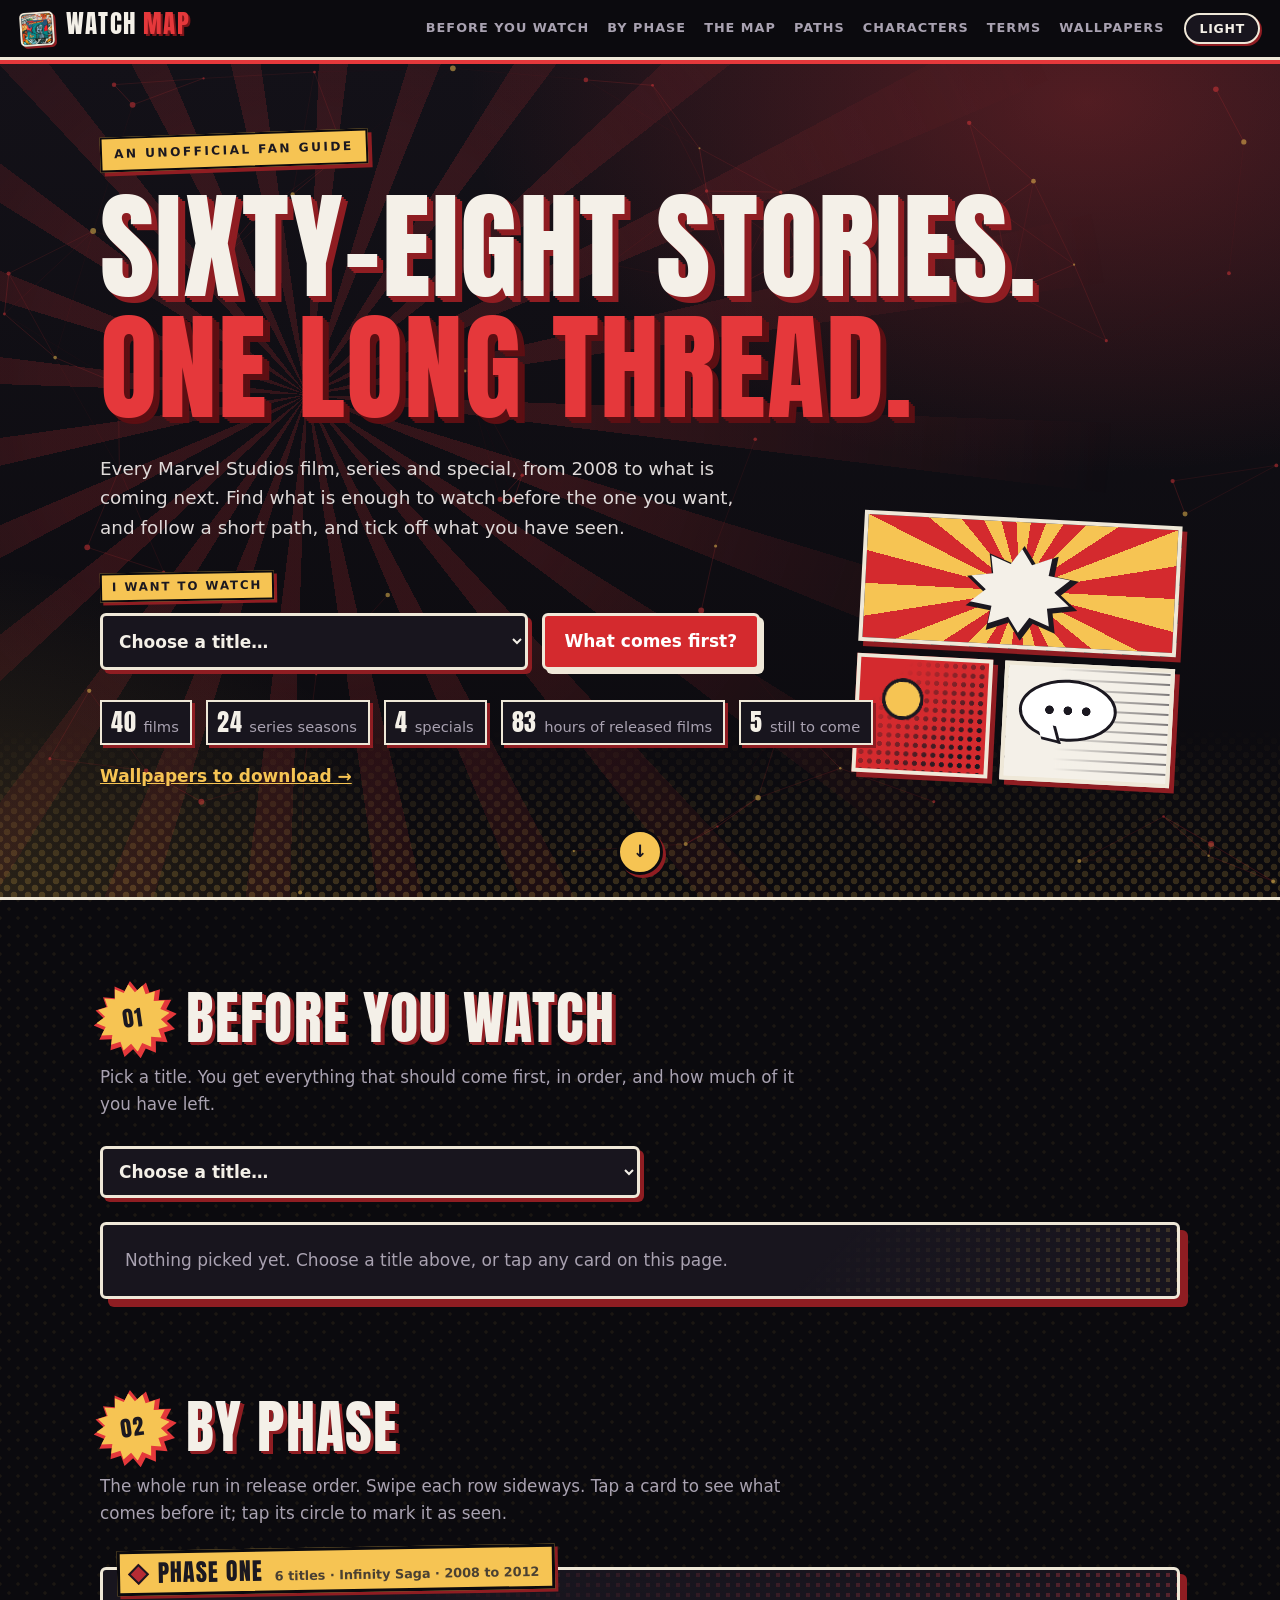
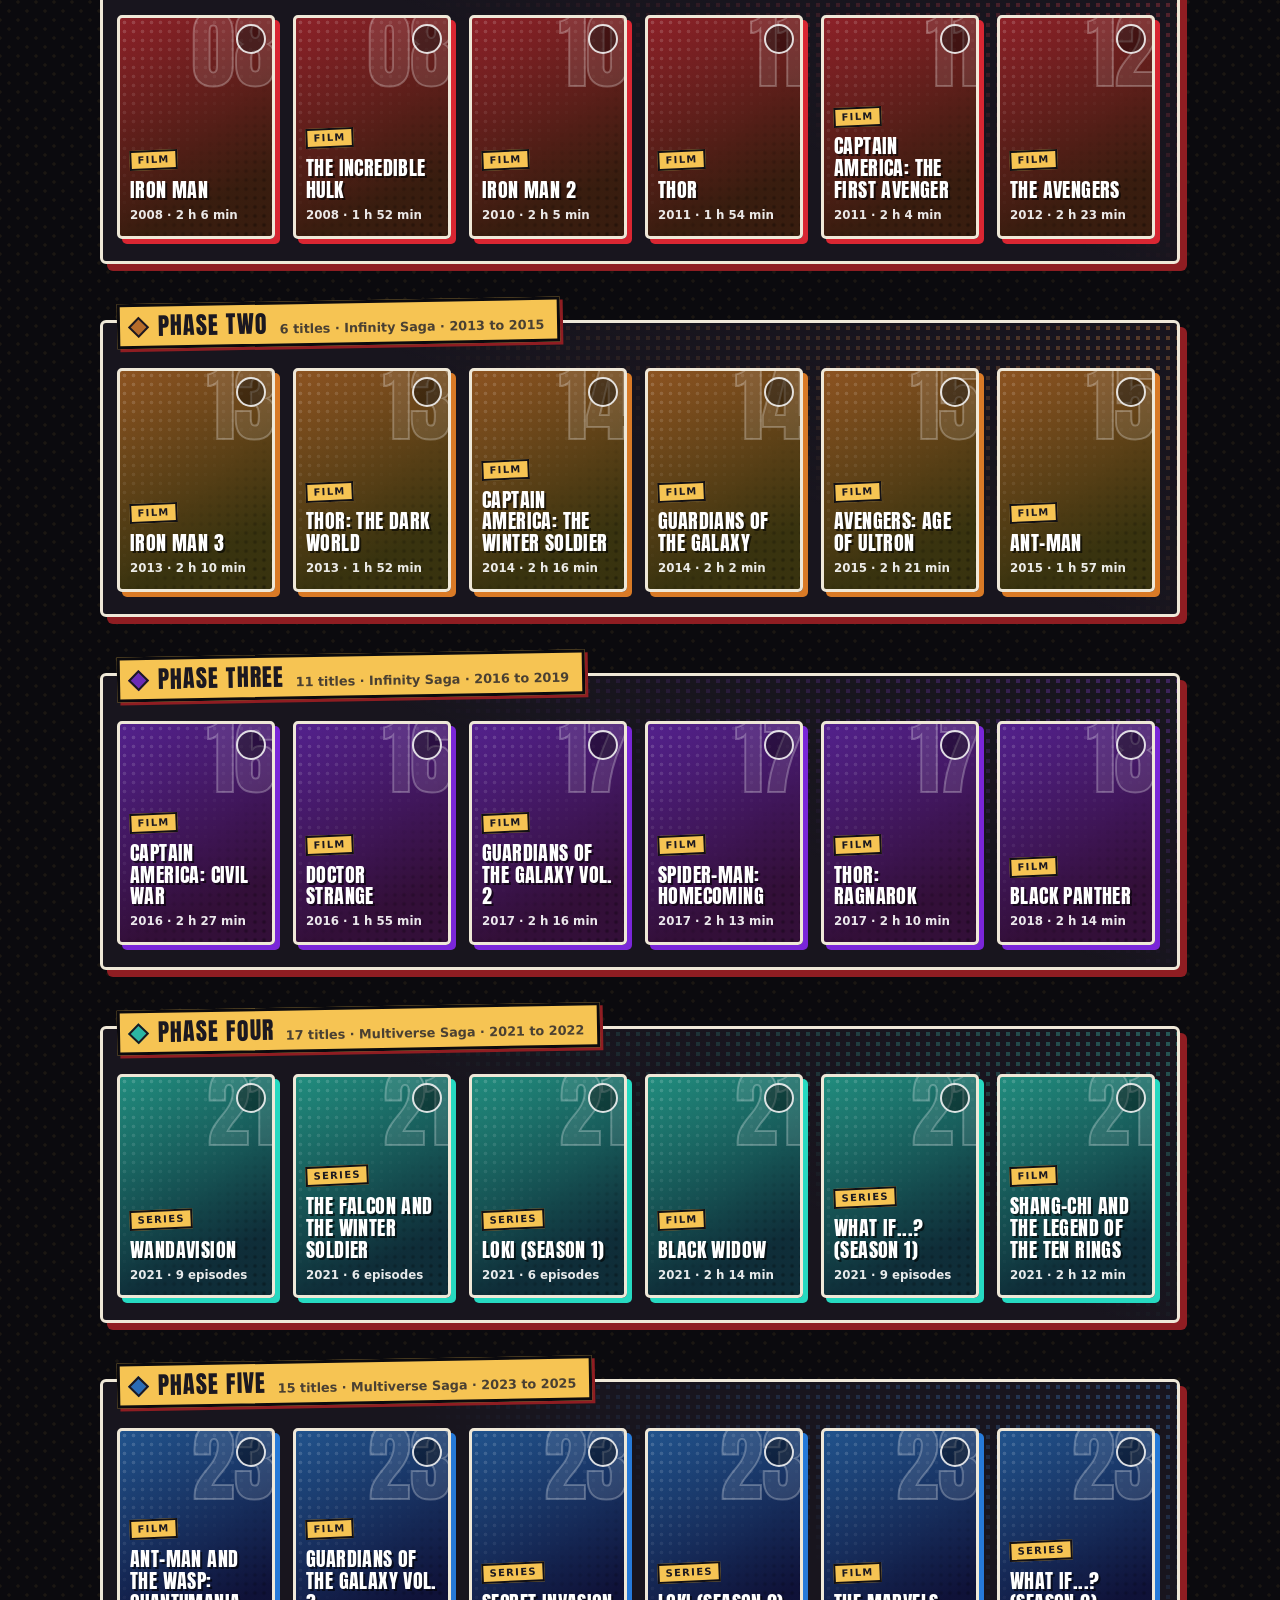
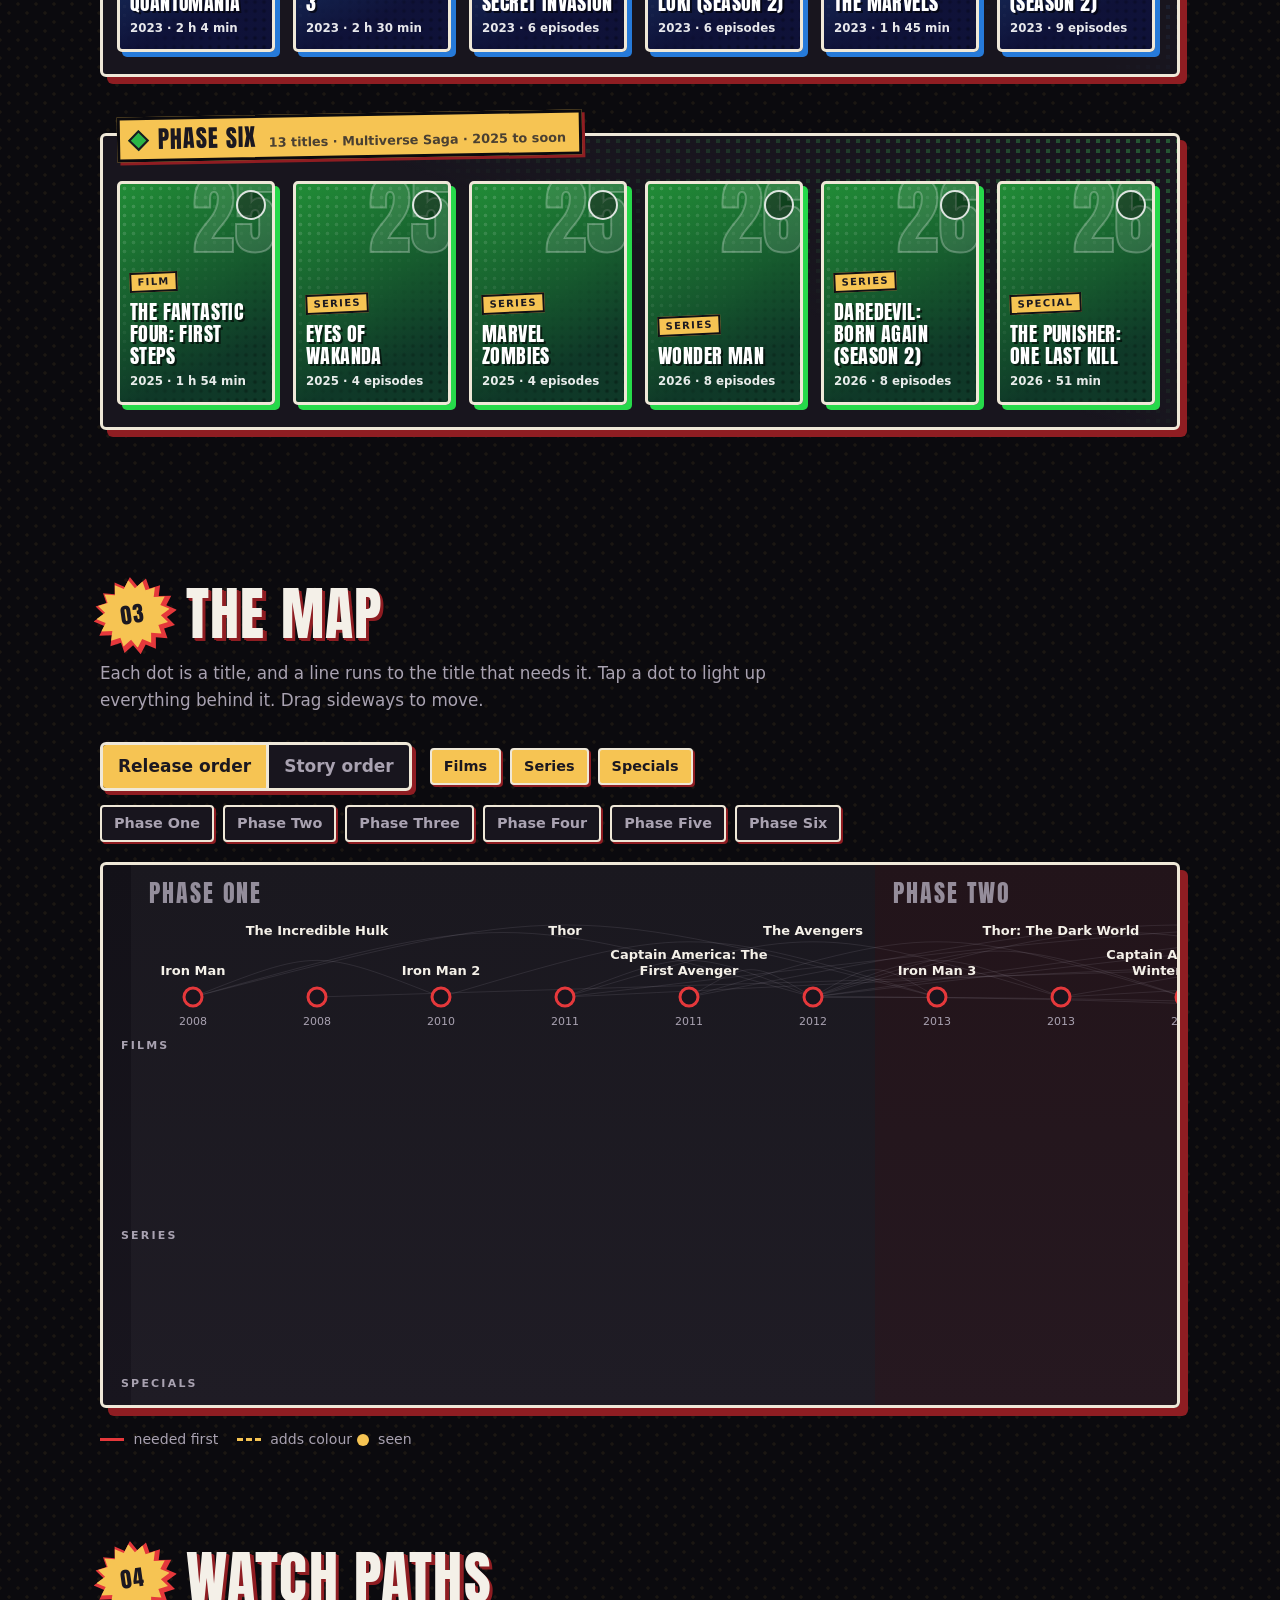
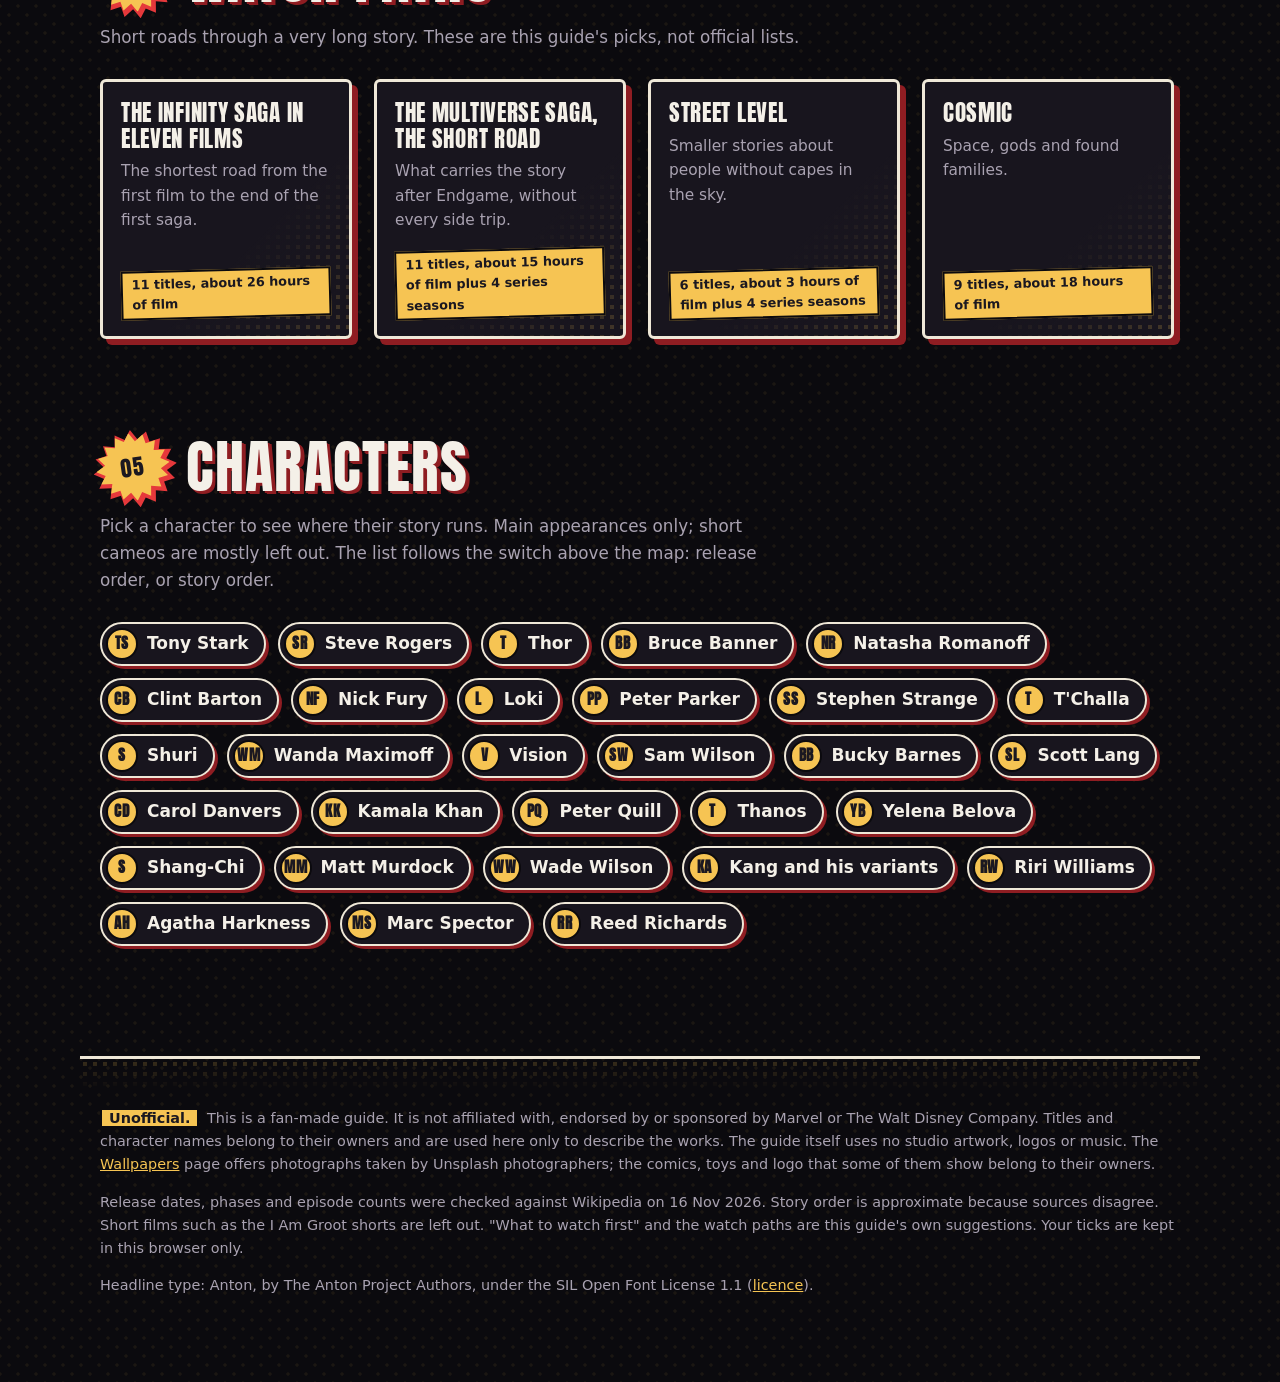
==== commit 221b44a2: "Watch Map: update the page" ====
--- a/index.html
+++ b/index.html
@@ -22,6 +22,7 @@
     <a href="#paths">Paths</a>
     <a href="#people">Characters</a>
     <a href="terms.html" target="_blank" rel="noopener">Terms</a>
+    <a href="wallpapers.html" target="_blank" rel="noopener">Wallpapers</a>
   </nav>
   <a class="tool terms-link" href="terms.html" target="_blank" rel="noopener">Terms</a>
   <button type="button" id="theme" class="tool" title="Switch between dark and light">Light</button>
@@ -46,6 +47,7 @@
         <p id="progress-text"></p>
       </div>
       <p class="stats" id="stats"></p>
+      <p class="hero-more"><a href="wallpapers.html" target="_blank" rel="noopener">Wallpapers to download →</a></p>
       <div class="panels" aria-hidden="true"><i></i><i></i><i></i></div>
     </div>
     <a class="down" href="#before" aria-label="Go to the first section">↓</a>
@@ -121,7 +123,7 @@
 </main>
 
 <footer class="foot">
-  <p><strong>Unofficial.</strong> This is a fan-made guide. It is not affiliated with, endorsed by or sponsored by Marvel or The Walt Disney Company. Titles and character names belong to their owners and are used here only to describe the works. No studio artwork, logos or music are used.</p>
+  <p><strong>Unofficial.</strong> This is a fan-made guide. It is not affiliated with, endorsed by or sponsored by Marvel or The Walt Disney Company. Titles and character names belong to their owners and are used here only to describe the works. The guide itself uses no studio artwork, logos or music. The <a href="wallpapers.html">Wallpapers</a> page offers photographs taken by Unsplash photographers; the comics, toys and logo that some of them show belong to their owners.</p>
   <p>Release dates, phases and episode counts were checked against Wikipedia on <span id="checked"></span>. Story order is approximate because sources disagree. Short films such as the I Am Groot shorts are left out. "What to watch first" and the watch paths are this guide's own suggestions.<span data-ticks> Your ticks are kept in this browser only.</span></p>
   <p>Headline type: Anton, by The Anton Project Authors, under the SIL Open Font License 1.1 (<a href="fonts/OFL.txt">licence</a>).</p>
 </footer>
--- a/style.css
+++ b/style.css
@@ -300,5 +300,29 @@
 .term-see b { font-weight: 700; border: 2px solid var(--outline); border-radius: 4px; padding: 1px 9px; background: var(--bg2); }
 @media (max-width: 560px) { .terms-find { gap: 10px; } .terms-find span { padding: 3px 7px; letter-spacing: 0.08em; } .terms-find input { padding: 7px 8px; font-size: 0.95rem; } .term { padding: 16px; } }
 
+.hero-more { margin: 18px 0 0; font-weight: 800; }
+
+/* Wallpapers page: a card per photo, wide ones and tall ones in their own grids */
+.walls-page { padding-top: 44px; }
+.walls-part { margin-top: 46px; }
+.walls-h { display: flex; align-items: baseline; gap: 12px; margin: 0 0 4px; font-size: clamp(1.5rem, 4vw, 2.1rem); }
+.walls-h span { font-family: var(--body); font-size: 0.8rem; font-weight: 800; letter-spacing: 0.04em; color: var(--pop-ink); background: var(--pop); border: 2px solid var(--pop-line); padding: 0 8px; }
+.walls-part > .meta { margin: 0 0 20px; }
+.walls { display: grid; gap: 28px 24px; padding-right: 6px; }
+.walls-wide { grid-template-columns: repeat(auto-fill, minmax(min(100%, 330px), 1fr)); }
+.walls-tall { grid-template-columns: repeat(auto-fill, minmax(min(100%, 230px), 1fr)); }
+.wall { display: flex; flex-direction: column; overflow: hidden; border: 3px solid var(--outline); border-radius: 6px; background: var(--panel); box-shadow: 6px 6px 0 var(--drop); }
+.wall-pic { display: block; background: var(--bg2); border-bottom: 3px solid var(--outline); }
+.wall-pic img { display: block; width: 100%; height: auto; object-fit: cover; }
+.walls-wide .wall-pic img { aspect-ratio: 16 / 10; }
+.walls-tall .wall-pic img { aspect-ratio: 3 / 4; }
+.wall-text { display: flex; flex-direction: column; flex: 1; gap: 6px; padding: 16px 18px 18px; }
+.wall h3 { font-family: var(--display); font-weight: 400; font-size: 1.35rem; letter-spacing: 0.03em; text-transform: uppercase; line-height: 1.1; }
+.wall p { margin: 0; }
+.wall-facts { font-size: 0.82rem; font-weight: 700; color: var(--gold); }
+.wall-by { margin-bottom: 10px; font-size: 0.86rem; color: var(--muted); }
+.wall-get { display: block; margin-top: auto; text-align: center; text-decoration: none; }
+.wall-get span { font-weight: 600; white-space: nowrap; }
+
 /* a copy of the site with the tick list switched off (config.js) hides every mention of it */
 .no-ticks [data-ticks] { display: none; }
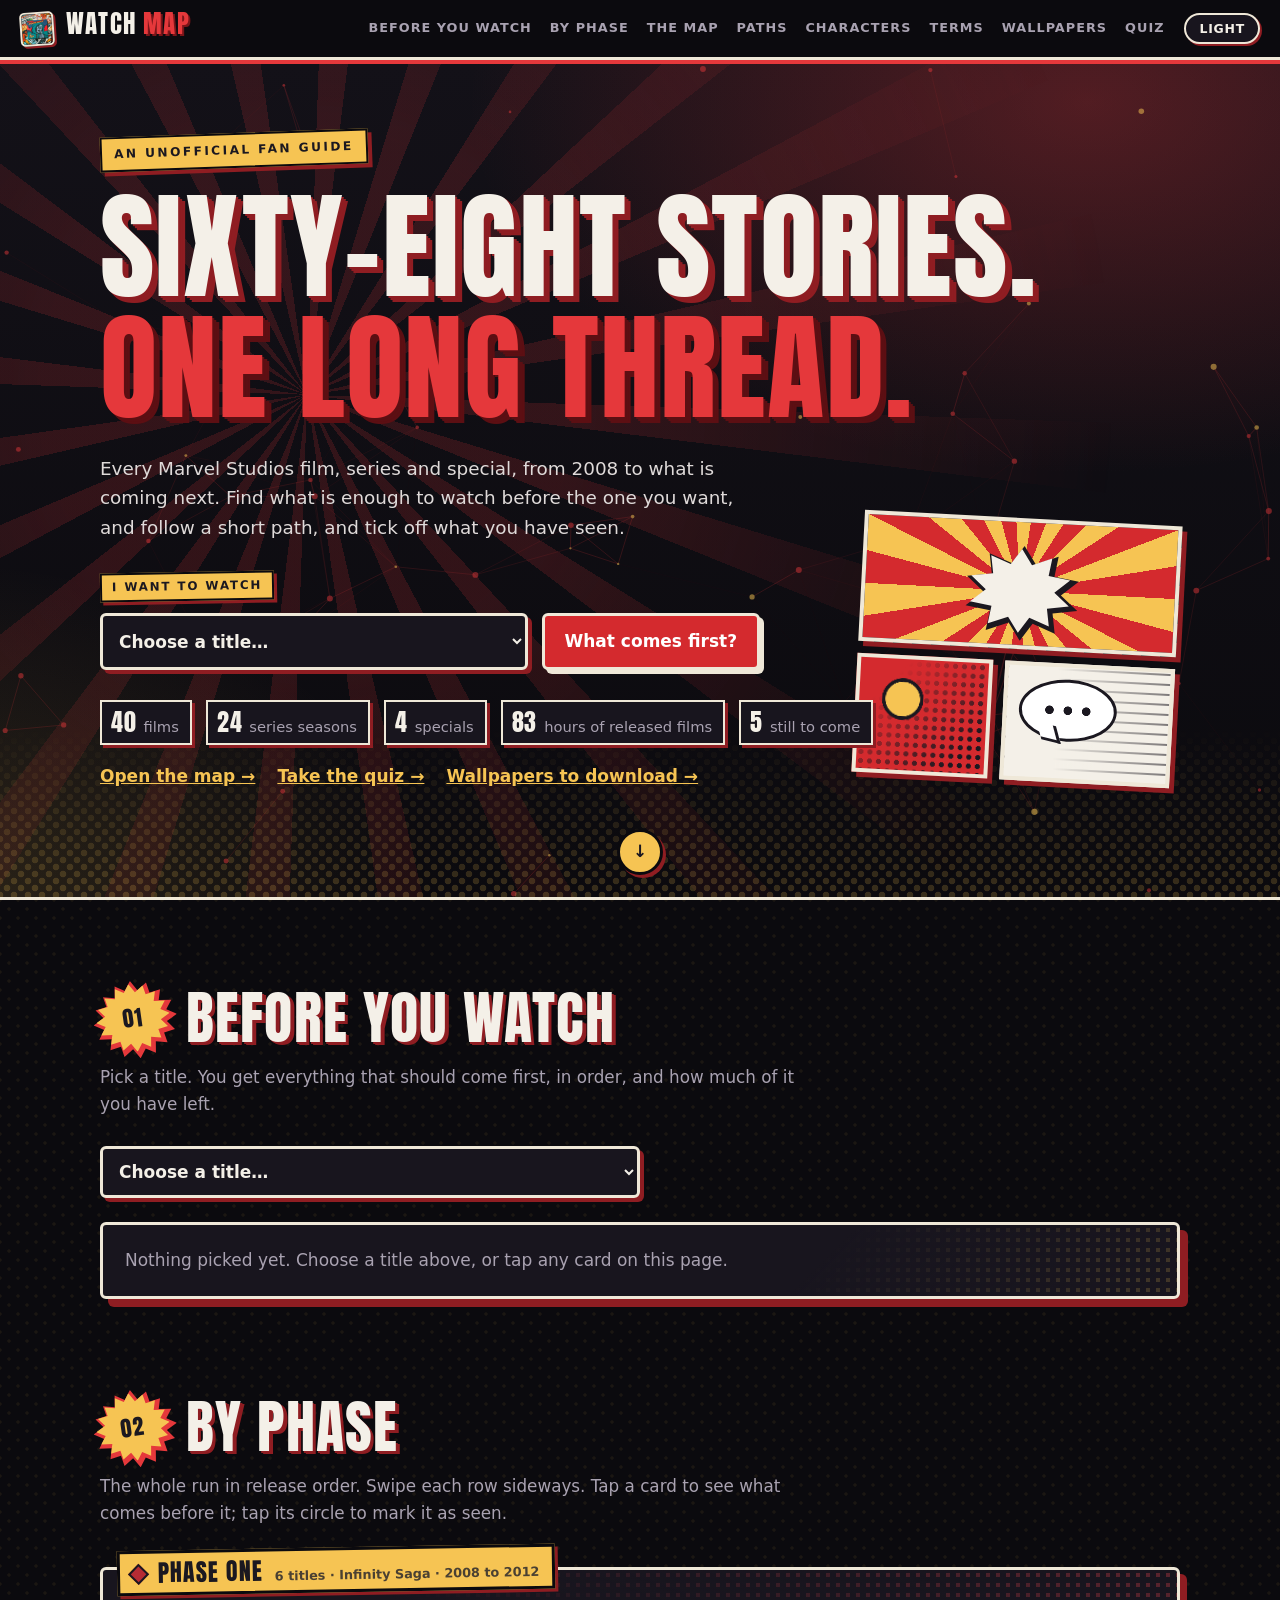
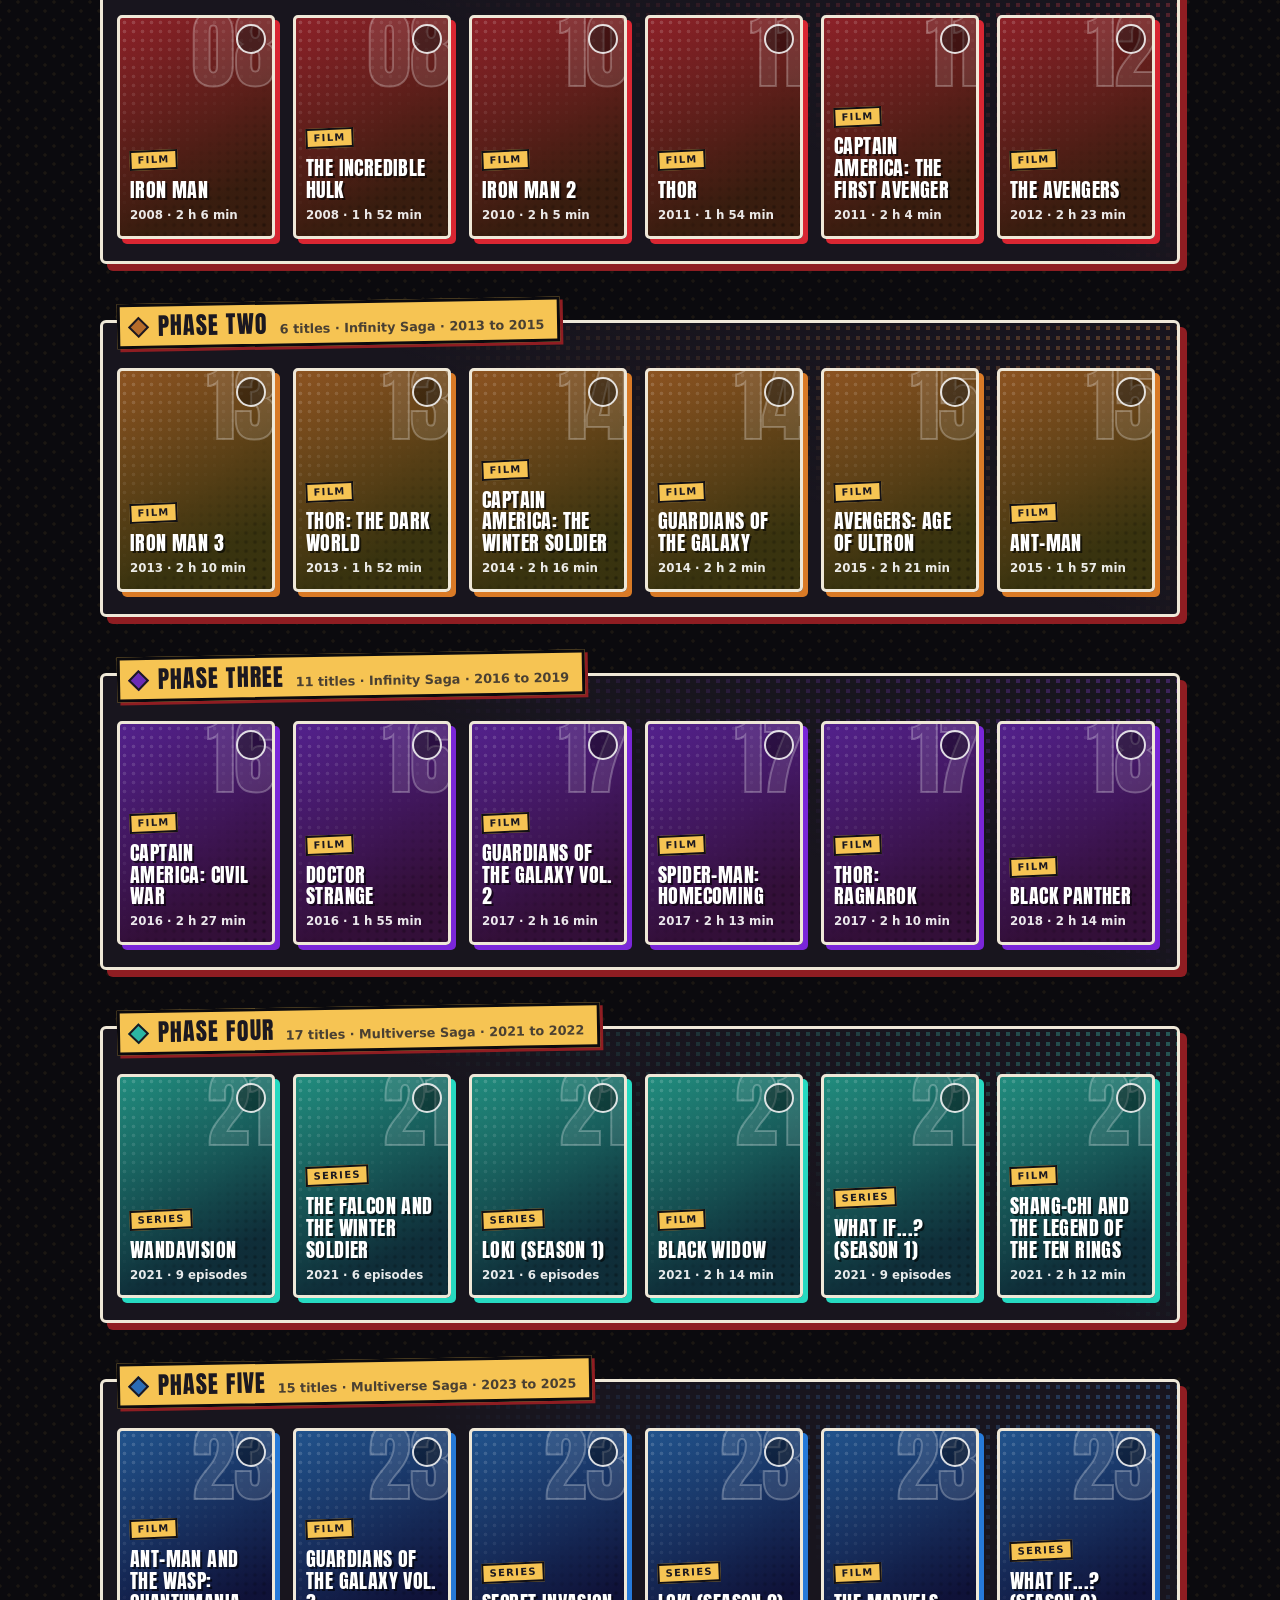
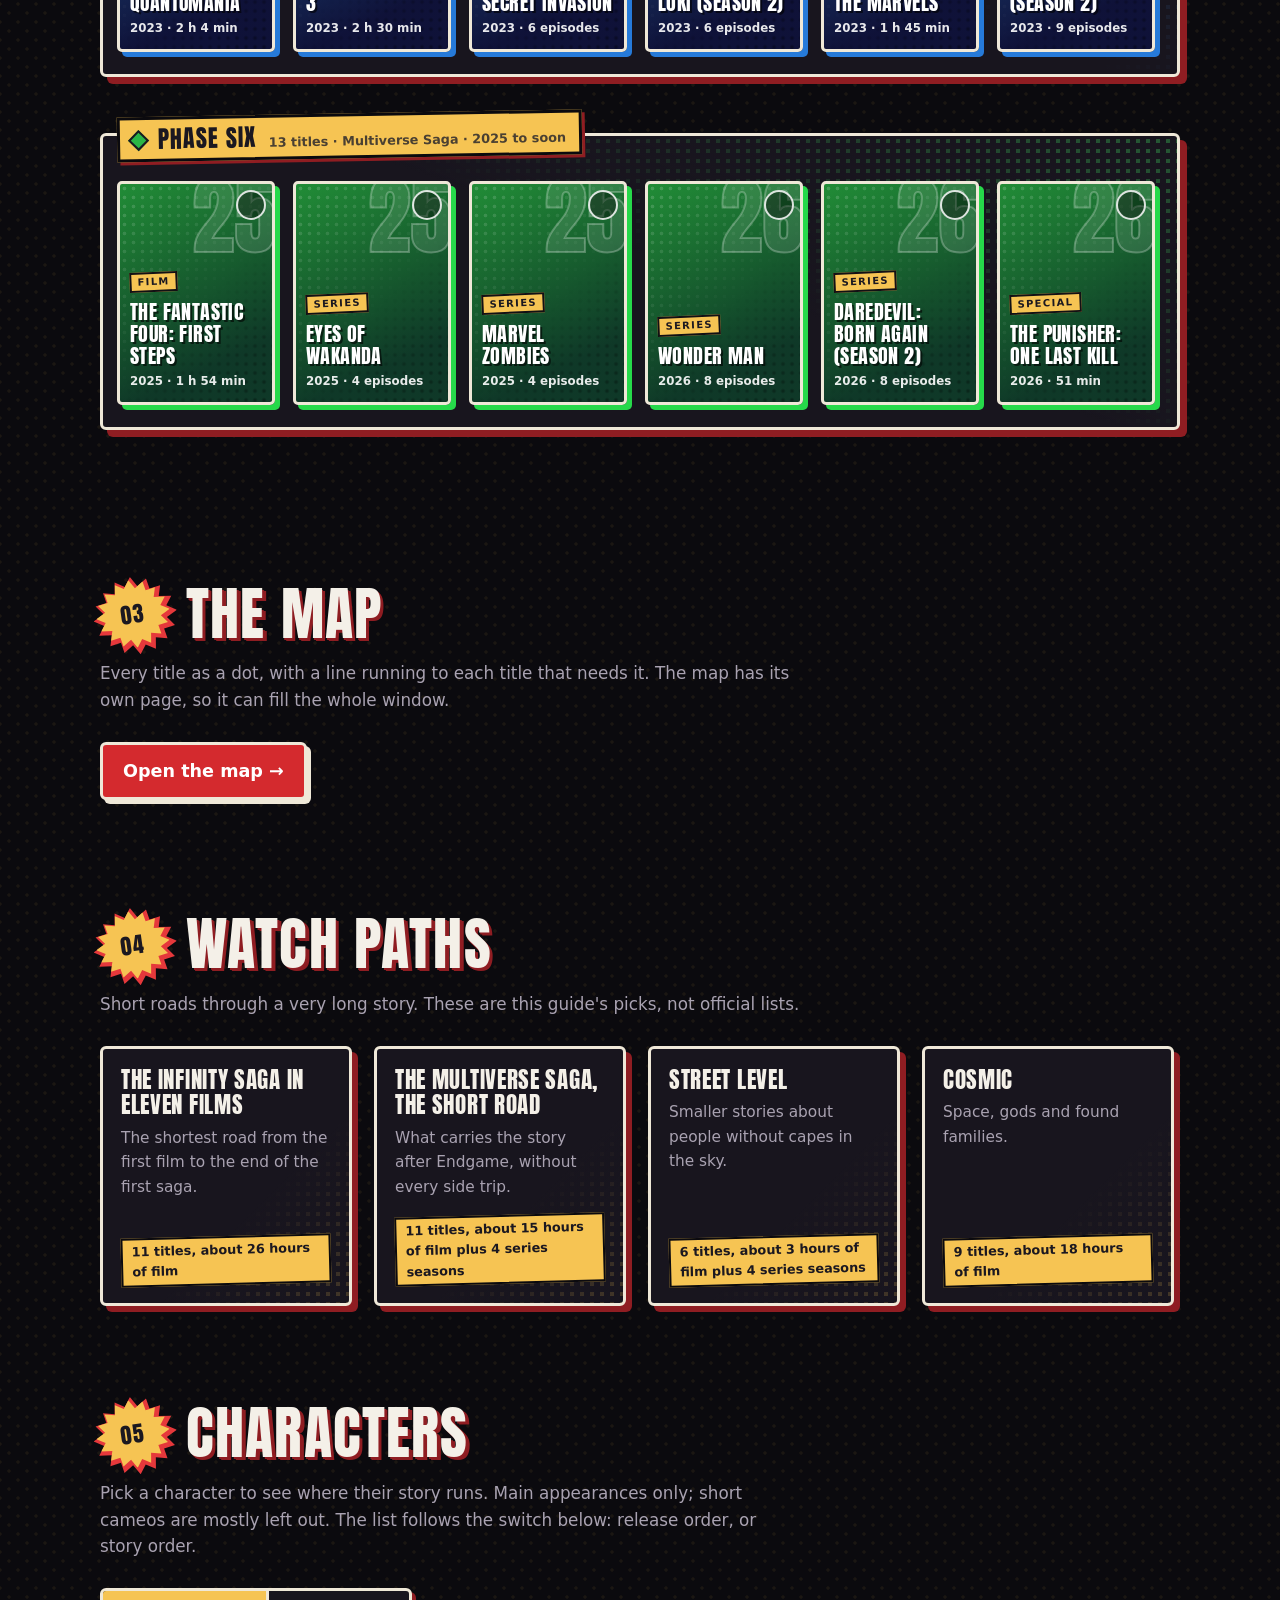
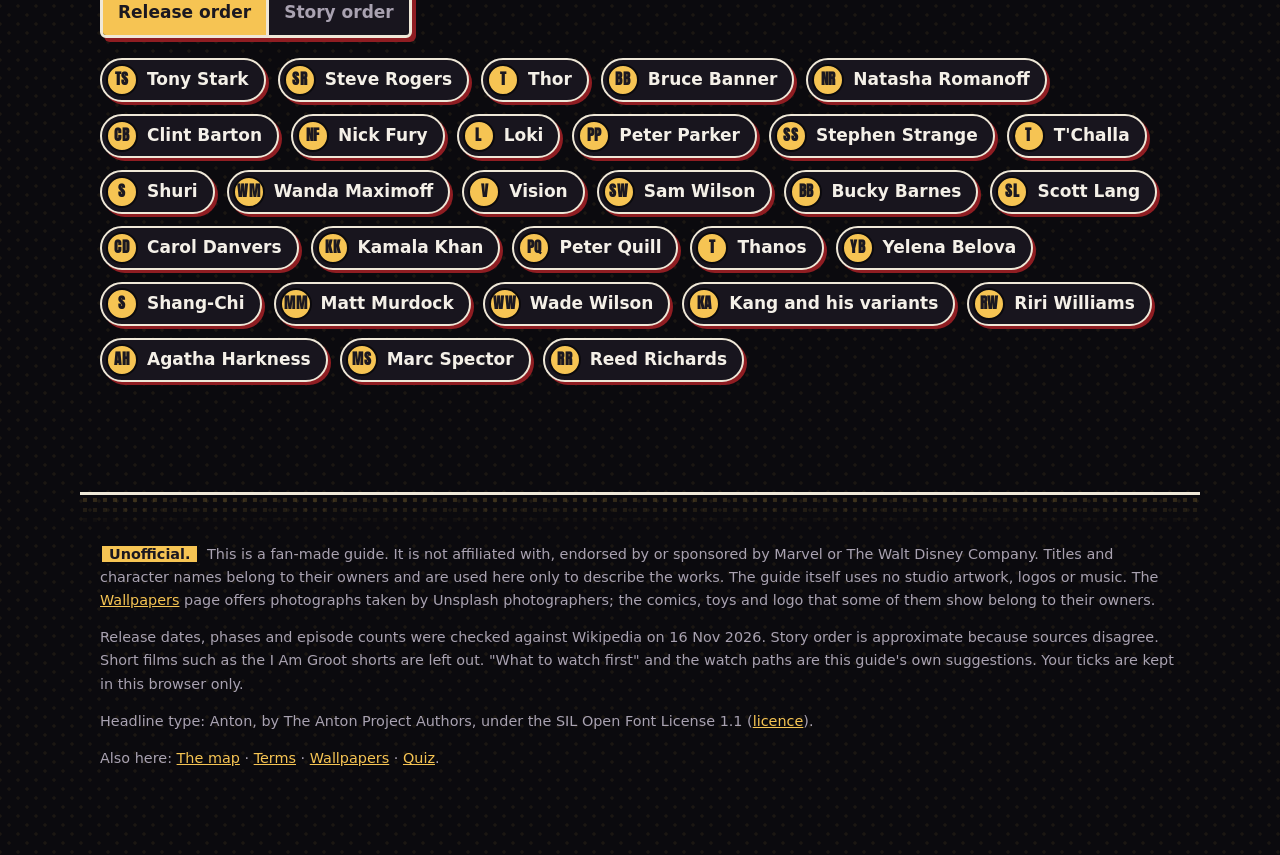
==== commit 8810f027: "Watch Map: update the page" ====
--- a/index.html
+++ b/index.html
@@ -10,19 +10,21 @@
 <link rel="apple-touch-icon" href="icon-180.png">
 <link rel="preload" href="fonts/anton.woff2" as="font" type="font/woff2" crossorigin>
 <link rel="stylesheet" href="style.css">
+<script src="theme.js"></script>
 <script src="config.js"></script>
 </head>
-<body>
+<body data-page="guide">
 <header class="bar">
   <a class="word" href="#top" aria-label="Watch Map, top of page"><img class="logo" src="icon-180.png" width="34" height="34" alt=""><span class="word-a">WATCH</span><span class="word-b">MAP</span></a>
   <nav aria-label="Sections">
     <a href="#before">Before you watch</a>
     <a href="#phases">By phase</a>
-    <a href="#map">The map</a>
+    <a href="map.html" target="_blank" rel="noopener">The map</a>
     <a href="#paths">Paths</a>
     <a href="#people">Characters</a>
     <a href="terms.html" target="_blank" rel="noopener">Terms</a>
     <a href="wallpapers.html" target="_blank" rel="noopener">Wallpapers</a>
+    <a href="quiz.html" target="_blank" rel="noopener">Quiz</a>
   </nav>
   <a class="tool terms-link" href="terms.html" target="_blank" rel="noopener">Terms</a>
   <button type="button" id="theme" class="tool" title="Switch between dark and light">Light</button>
@@ -47,7 +49,7 @@
         <p id="progress-text"></p>
       </div>
       <p class="stats" id="stats"></p>
-      <p class="hero-more"><a href="wallpapers.html" target="_blank" rel="noopener">Wallpapers to download →</a></p>
+      <p class="hero-more"><a href="map.html" target="_blank" rel="noopener">Open the map →</a> <a href="quiz.html" target="_blank" rel="noopener">Take the quiz →</a> <a href="wallpapers.html" target="_blank" rel="noopener">Wallpapers to download →</a></p>
       <div class="panels" aria-hidden="true"><i></i><i></i><i></i></div>
     </div>
     <a class="down" href="#before" aria-label="Go to the first section">↓</a>
@@ -76,7 +78,18 @@
     <div id="phase-rails"></div>
   </section>
 
+  <section id="map-door" class="block">
+    <div class="head reveal">
+      <p class="num">03</p>
+      <h2>The map</h2>
+      <p class="sub">Every title as a dot, with a line running to each title that needs it. The map has its own page, so it can fill the whole window.</p>
+    </div>
+    <p class="reveal"><a class="cta door" href="map.html" target="_blank" rel="noopener">Open the map →</a></p>
+  </section>
+
+  <!-- The map itself. On this page it stays hidden (style.css); map.html, generated from this file, shows only this. -->
   <section id="map" class="block">
+    <canvas id="strands" aria-hidden="true"></canvas>
     <div class="head reveal">
       <p class="num">03</p>
       <h2>The map</h2>
@@ -99,6 +112,8 @@
     </div>
     <div class="caption" id="caption" aria-live="polite"></div>
     <p class="legend"><span class="key need"></span> needed first <span class="key nice"></span> adds colour <span data-ticks><span class="key seen"></span> seen </span><span class="note" id="order-note"></span></p>
+    <p class="map-unofficial">Unofficial fan guide. Not affiliated with Marvel or The Walt Disney Company.</p>
+    <p class="green-quote">“I know what I want. I know what kind of god I need to be… For you. For all of us.”<small>Loki, season 2</small></p>
   </section>
 
   <section id="paths" class="block">
@@ -115,7 +130,13 @@
     <div class="head reveal">
       <p class="num">05</p>
       <h2>Characters</h2>
-      <p class="sub">Pick a character to see where their story runs. Main appearances only; short cameos are mostly left out. The list follows the switch above the map: release order, or story order.</p>
+      <p class="sub">Pick a character to see where their story runs. Main appearances only; short cameos are mostly left out. The list follows the switch below: release order, or story order.</p>
+    </div>
+    <div class="controls reveal">
+      <div class="seg" role="group" aria-label="Order">
+        <button type="button" data-order="release" aria-pressed="true">Release order</button>
+        <button type="button" data-order="story" aria-pressed="false">Story order</button>
+      </div>
     </div>
     <div class="people" id="people-chips"></div>
     <div id="people-detail" class="group-detail" aria-live="polite"></div>
@@ -126,6 +147,7 @@
   <p><strong>Unofficial.</strong> This is a fan-made guide. It is not affiliated with, endorsed by or sponsored by Marvel or The Walt Disney Company. Titles and character names belong to their owners and are used here only to describe the works. The guide itself uses no studio artwork, logos or music. The <a href="wallpapers.html">Wallpapers</a> page offers photographs taken by Unsplash photographers; the comics, toys and logo that some of them show belong to their owners.</p>
   <p>Release dates, phases and episode counts were checked against Wikipedia on <span id="checked"></span>. Story order is approximate because sources disagree. Short films such as the I Am Groot shorts are left out. "What to watch first" and the watch paths are this guide's own suggestions.<span data-ticks> Your ticks are kept in this browser only.</span></p>
   <p>Headline type: Anton, by The Anton Project Authors, under the SIL Open Font License 1.1 (<a href="fonts/OFL.txt">licence</a>).</p>
+  <p>Also here: <a href="map.html">The map</a> · <a href="terms.html">Terms</a> · <a href="wallpapers.html">Wallpapers</a> · <a href="quiz.html">Quiz</a>.</p>
 </footer>
 
 <script src="data.js"></script>
--- a/style.css
+++ b/style.css
@@ -15,6 +15,14 @@
   --outline: #1b1820; --drop: #1b1820; --under: #1b1820; --pop: #ffcf33; --pop-ink: #1b1820; --pop-soft: #4a4032; --pop-line: #1b1820;
   --ray: rgba(240, 170, 20, 0.26); --tone: rgba(27, 24, 32, 0.15); --red-btn: #c8262b;
   --h1-drop: #ffcf33; --em-drop: #1b1820; --word-drop: #ffcf33; --drop-s: 35%; --drop-l: 13%;
+}
+/* the green theme: the same page in the greens of a glowing timeline */
+:root[data-theme="green"] {
+  --bg: #020d08; --bg2: #051a10; --panel: #082214; --ink: #eaf6e4; --muted: #94b89d; --line: #17402a;
+  --red: #2fd27a; --red-deep: #0d5a31; --gold: #e3d26f; --shadow: rgba(0, 0, 0, 0.6); --dot: rgba(64, 220, 130, 0.07);
+  --outline: #cfe9c8; --drop: #0d5a31; --under: #2fd27a; --pop: #e3d26f; --pop-ink: #07160d; --pop-soft: #3c4a2c; --pop-line: #020d08;
+  --ray: rgba(47, 210, 122, 0.16); --tone: rgba(227, 210, 111, 0.16); --red-btn: #12854a;
+  --h1-drop: #0d5a31; --em-drop: #073a20; --word-drop: #0b4a29; --drop-s: 60%; --drop-l: 30%;
 }
 :root { --display: "Anton", Impact, "Arial Narrow Bold", sans-serif; --body: system-ui, -apple-system, "Segoe UI", Roboto, "Noto Sans", sans-serif; --bar-h: 60px;
   --burst: polygon(50% 0%, 57.4% 12.9%, 68.8% 4.7%, 71.3% 18.1%, 84.3% 15.7%, 80.9% 29.3%, 95.7% 31.1%, 88.3% 42.4%, 100% 50%, 87.1% 57.4%, 95.3% 68.8%, 81.9% 71.3%, 84.3% 84.3%, 70.7% 80.9%, 68.9% 95.7%, 57.6% 88.3%, 50% 100%, 42.6% 87.1%, 31.2% 95.3%, 28.7% 81.9%, 15.7% 84.3%, 19.1% 70.7%, 4.3% 68.9%, 11.7% 57.6%, 0% 50%, 12.9% 42.6%, 4.7% 31.2%, 18.1% 28.7%, 15.7% 15.7%, 29.3% 19.1%, 31.1% 4.3%, 42.4% 11.7%);
@@ -300,7 +308,76 @@
 .term-see b { font-weight: 700; border: 2px solid var(--outline); border-radius: 4px; padding: 1px 9px; background: var(--bg2); }
 @media (max-width: 560px) { .terms-find { gap: 10px; } .terms-find span { padding: 3px 7px; letter-spacing: 0.08em; } .terms-find input { padding: 7px 8px; font-size: 0.95rem; } .term { padding: 16px; } }
 
-.hero-more { margin: 18px 0 0; font-weight: 800; }
+.hero-more { margin: 18px 0 0; font-weight: 800; display: flex; flex-wrap: wrap; gap: 6px 22px; }
+.hero-more a { white-space: nowrap; }
+
+/* The map on its own page. map.html is the guide page with data-page="map" on <body>: everything but the
+   map is hidden and the map takes the height of the window. On the guide itself the map stays hidden. */
+[data-page="guide"] #map { display: none; }
+.door { display: inline-block; text-decoration: none; font-size: 1.1rem; }
+#strands, .green-quote { display: none; }
+.map-unofficial { margin: 6px 0 0; font-size: 0.78rem; color: var(--muted); }
+[data-page="map"] main > :not(#map), [data-page="map"] .foot { display: none; }
+[data-page="map"] #map { display: flex; flex-direction: column; max-width: none; margin: 0; padding: 14px 18px 10px; height: calc(100vh - var(--bar-h)); height: calc(100dvh - var(--bar-h)); min-height: 500px; }
+[data-page="map"] #map .head { display: flex; flex-wrap: wrap; align-items: baseline; gap: 2px 18px; margin-bottom: 10px; }
+[data-page="map"] #map .head .num { display: none; }
+[data-page="map"] #map .head h2 { font-size: clamp(1.5rem, 3.2vw, 2.1rem); }
+[data-page="map"] #map .head .sub { margin: 0; max-width: none; font-size: 0.92rem; }
+[data-page="map"] #map .controls { margin-bottom: 10px; }
+[data-page="map"] .map-scroll { flex: 1 1 auto; min-height: 400px; }
+@media (max-width: 700px) {
+  /* a phone: give the height to the map, not to the words above it */
+  [data-page="map"] #map { padding: 10px 12px 8px; }
+  [data-page="map"] #map .head .sub, [data-page="map"] #jump { display: none; }
+  [data-page="map"] #map .controls { gap: 8px 10px; }
+}
+[data-page="map"] #graph { height: 100%; width: auto; }
+[data-page="map"] .reveal { opacity: 1; transform: none; }
+[data-page="map"] .legend { margin-bottom: 0; }
+[data-page="map"] .caption { margin-top: 10px; padding: 8px 12px; }
+
+/* Green on the map page: nothing but the timeline, on moving green strands (drawn by app.js). A copy of the
+   site that sets a picture in config.js (greenImage) shows it behind the strands. */
+:root[data-theme="green"] body[data-page="map"] { overflow: hidden; background-color: #020d08;
+  background-image: linear-gradient(rgba(2, 13, 8, 0.45), rgba(2, 13, 8, 0.7)), var(--green-still, none); background-size: cover; background-position: center; background-attachment: fixed; }
+:root[data-theme="green"] body[data-page="map"] .bar { position: fixed; left: 0; right: 0; background: none; border: 0; box-shadow: none; pointer-events: none; }
+:root[data-theme="green"] body[data-page="map"] .bar > :not(#theme) { display: none; }
+:root[data-theme="green"] body[data-page="map"] #theme { margin-left: auto; pointer-events: auto; }
+:root[data-theme="green"] body[data-page="map"] #map { height: 100vh; height: 100dvh; padding: 0; }
+:root[data-theme="green"] body[data-page="map"] #map > :not(.map-scroll):not(#strands):not(.green-quote) { display: none; }
+:root[data-theme="green"] body[data-page="map"] #strands { display: block; position: fixed; inset: 0; z-index: 0; width: 100%; height: 100%; pointer-events: none; }
+:root[data-theme="green"] body[data-page="map"] .map-scroll { position: relative; z-index: 1; border: 0; border-radius: 0; box-shadow: none; background: none; scrollbar-color: #1f6b3f transparent; }
+:root[data-theme="green"] body[data-page="map"] .green-quote { display: block; position: fixed; left: 50%; bottom: 20px; z-index: 2; transform: translateX(-50%); margin: 0; width: min(92vw, 780px); text-align: center; pointer-events: none;
+  font-size: clamp(0.95rem, 2vw, 1.3rem); font-style: italic; color: #e2fbe0; text-shadow: 0 0 14px rgba(47, 210, 122, 0.85), 0 2px 6px #000; }
+.green-quote small { display: block; margin-top: 5px; font-style: normal; font-size: 0.68em; font-weight: 800; letter-spacing: 0.16em; text-transform: uppercase; color: #8fd9a8; }
+:root[data-theme="green"] body[data-page="map"] .band { fill: transparent; }
+:root[data-theme="green"] body[data-page="map"] .band.alt { fill: rgba(47, 210, 122, 0.05); }
+:root[data-theme="green"] body[data-page="map"] #graph > g:first-of-type { filter: drop-shadow(0 0 4px rgba(64, 230, 140, 0.75)); }
+:root[data-theme="green"] body[data-page="map"] .edge { stroke: #7df7b0; stroke-width: 1.3; opacity: 0.38; }
+:root[data-theme="green"] body[data-page="map"] .edge.on { stroke: #f1ffd0; stroke-width: 3; opacity: 1; }
+
+/* Quiz page: one card per question */
+.quiz-page { padding-top: 44px; max-width: 820px; }
+.quiz-score { display: flex; flex-wrap: wrap; align-items: center; gap: 12px 18px; margin: 0 0 26px; font-weight: 800; }
+.quiz-score b { font-family: var(--display); font-weight: 400; font-size: 1.7rem; letter-spacing: 0.03em; }
+.quiz-list { display: grid; gap: 26px; padding-right: 6px; }
+.q { border: 3px solid var(--outline); border-radius: 6px; padding: 20px; background: var(--panel); box-shadow: 6px 6px 0 var(--drop); }
+.q.right { box-shadow: 6px 6px 0 var(--pop); }
+.q-n { margin: 0 0 6px; font-size: 0.74rem; font-weight: 800; letter-spacing: 0.14em; text-transform: uppercase; color: var(--muted); }
+.q h2 { font-size: clamp(1.35rem, 4vw, 1.9rem); margin: 0 0 14px; text-shadow: none; }
+.q-options { display: grid; grid-template-columns: repeat(auto-fit, minmax(150px, 1fr)); gap: 10px; }
+.q-options button { background: var(--bg2); border: 2px solid var(--outline); border-radius: 6px; padding: 10px 12px; font-weight: 700; text-align: left; transition: transform 0.12s, box-shadow 0.12s; }
+.q-options button:hover { transform: translate(-1px, -1px); box-shadow: 3px 3px 0 var(--drop); }
+.q-options button.picked-right { background: var(--pop); color: var(--pop-ink); }
+.q-options button.picked-wrong { border-style: dashed; opacity: 0.6; text-decoration: line-through; }
+.q-type { display: flex; flex-wrap: wrap; gap: 10px; }
+.q-type input { flex: 1 1 220px; min-width: 0; font: inherit; color: var(--ink); background: var(--bg2); border: 3px solid var(--outline); border-radius: 6px; padding: 10px 12px; }
+.q-type input:focus { box-shadow: 4px 4px 0 var(--red); outline: none; }
+.q-say { margin: 12px 0 0; min-height: 1.6em; font-weight: 700; }
+.q-say.good { color: var(--gold); }
+.q-hint { margin: 10px 0 0; color: var(--muted); font-size: 0.95rem; }
+.q-full { margin: 12px 0 0; font-family: var(--display); font-size: clamp(1.3rem, 4vw, 2rem); letter-spacing: 0.02em; text-transform: uppercase; line-height: 1.15; }
+.ghost-link { background: none; border: 0; padding: 0; color: var(--gold); text-decoration: underline; font-weight: 700; }
 
 /* Wallpapers page: a card per photo, wide ones and tall ones in their own grids */
 .walls-page { padding-top: 44px; }
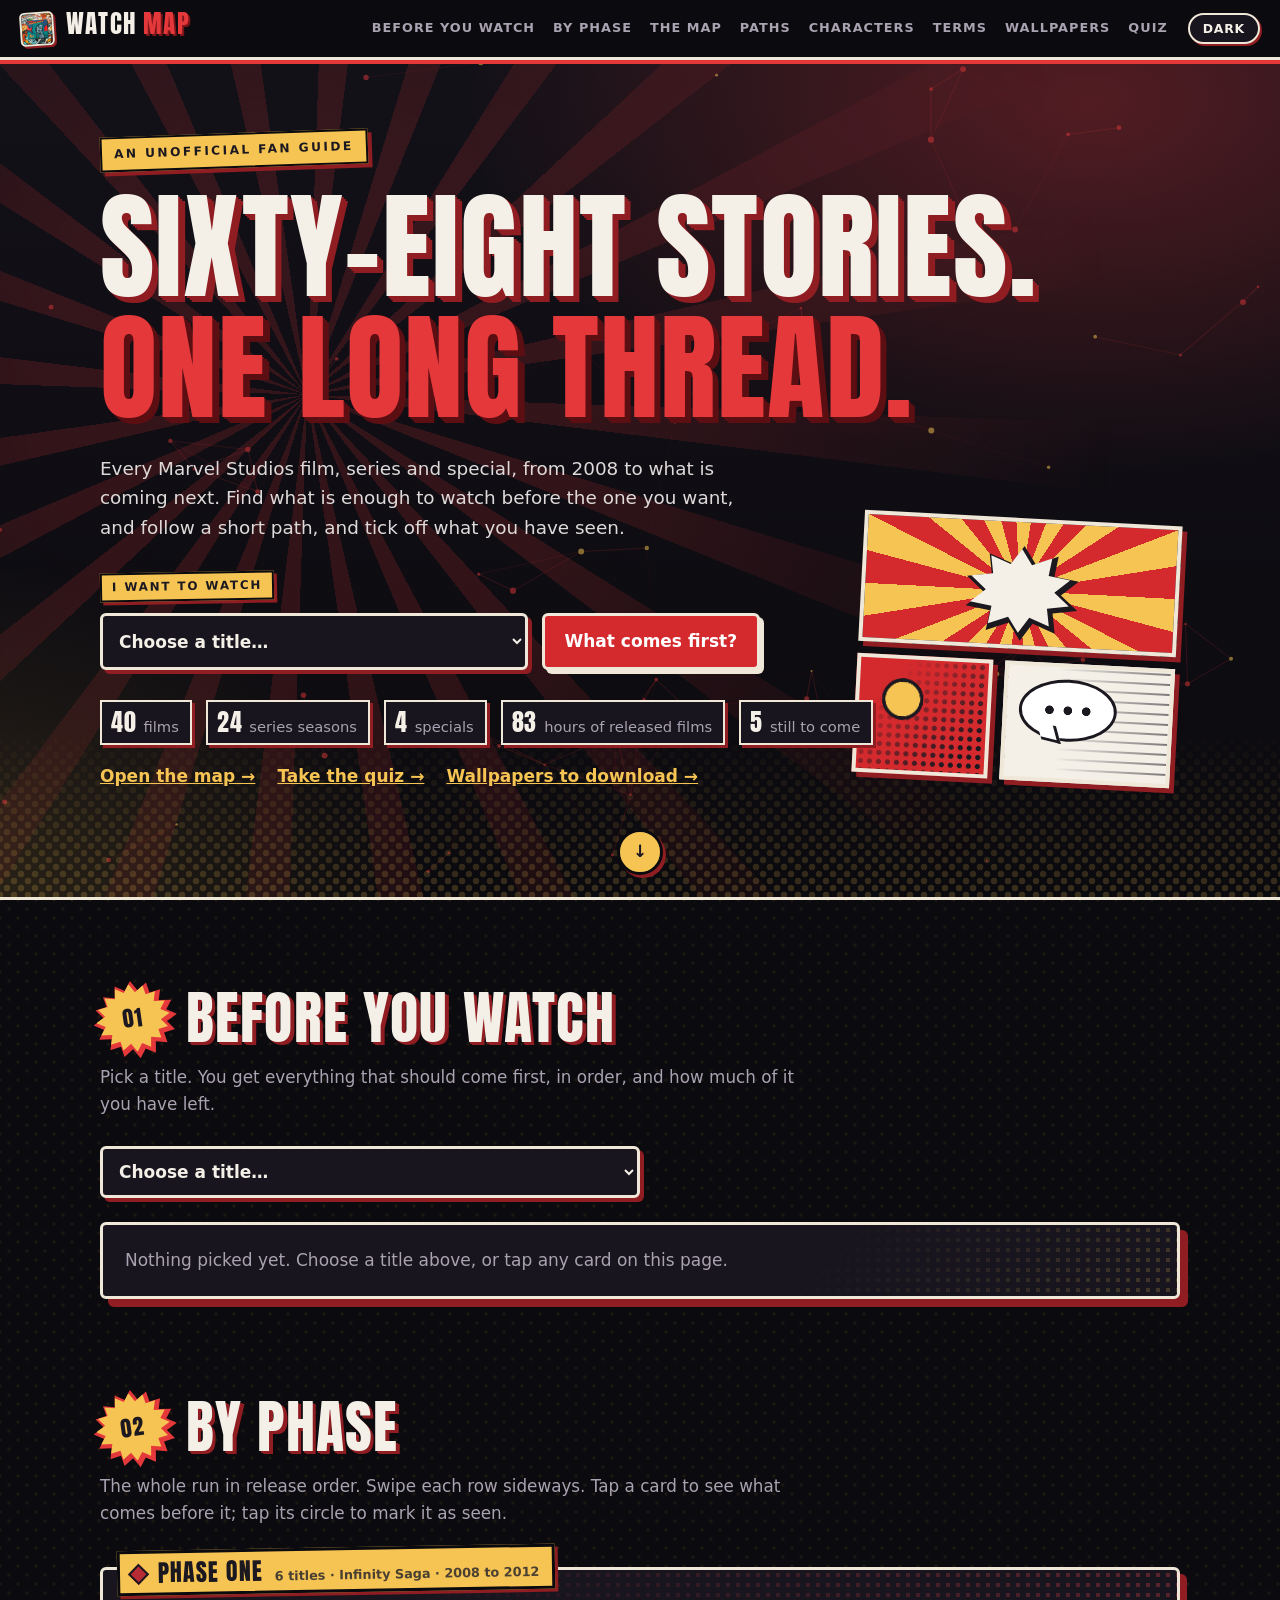
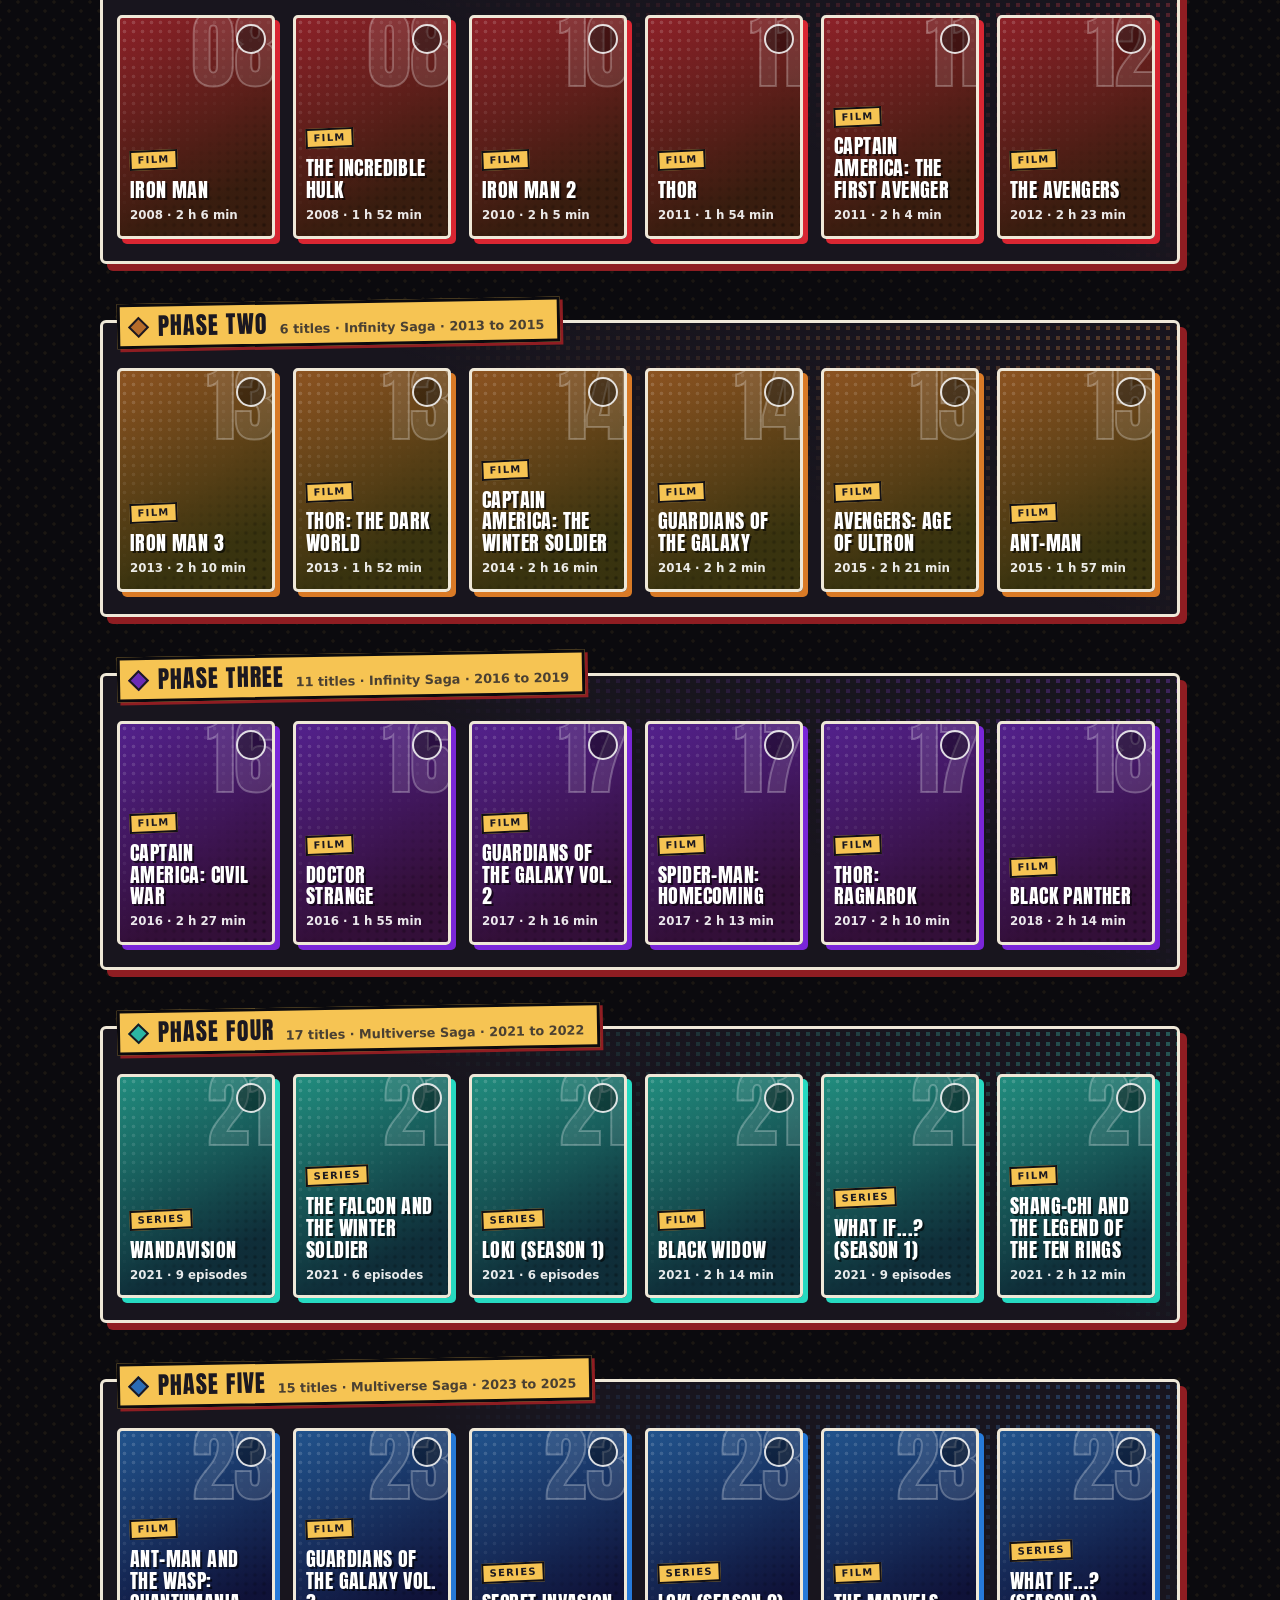
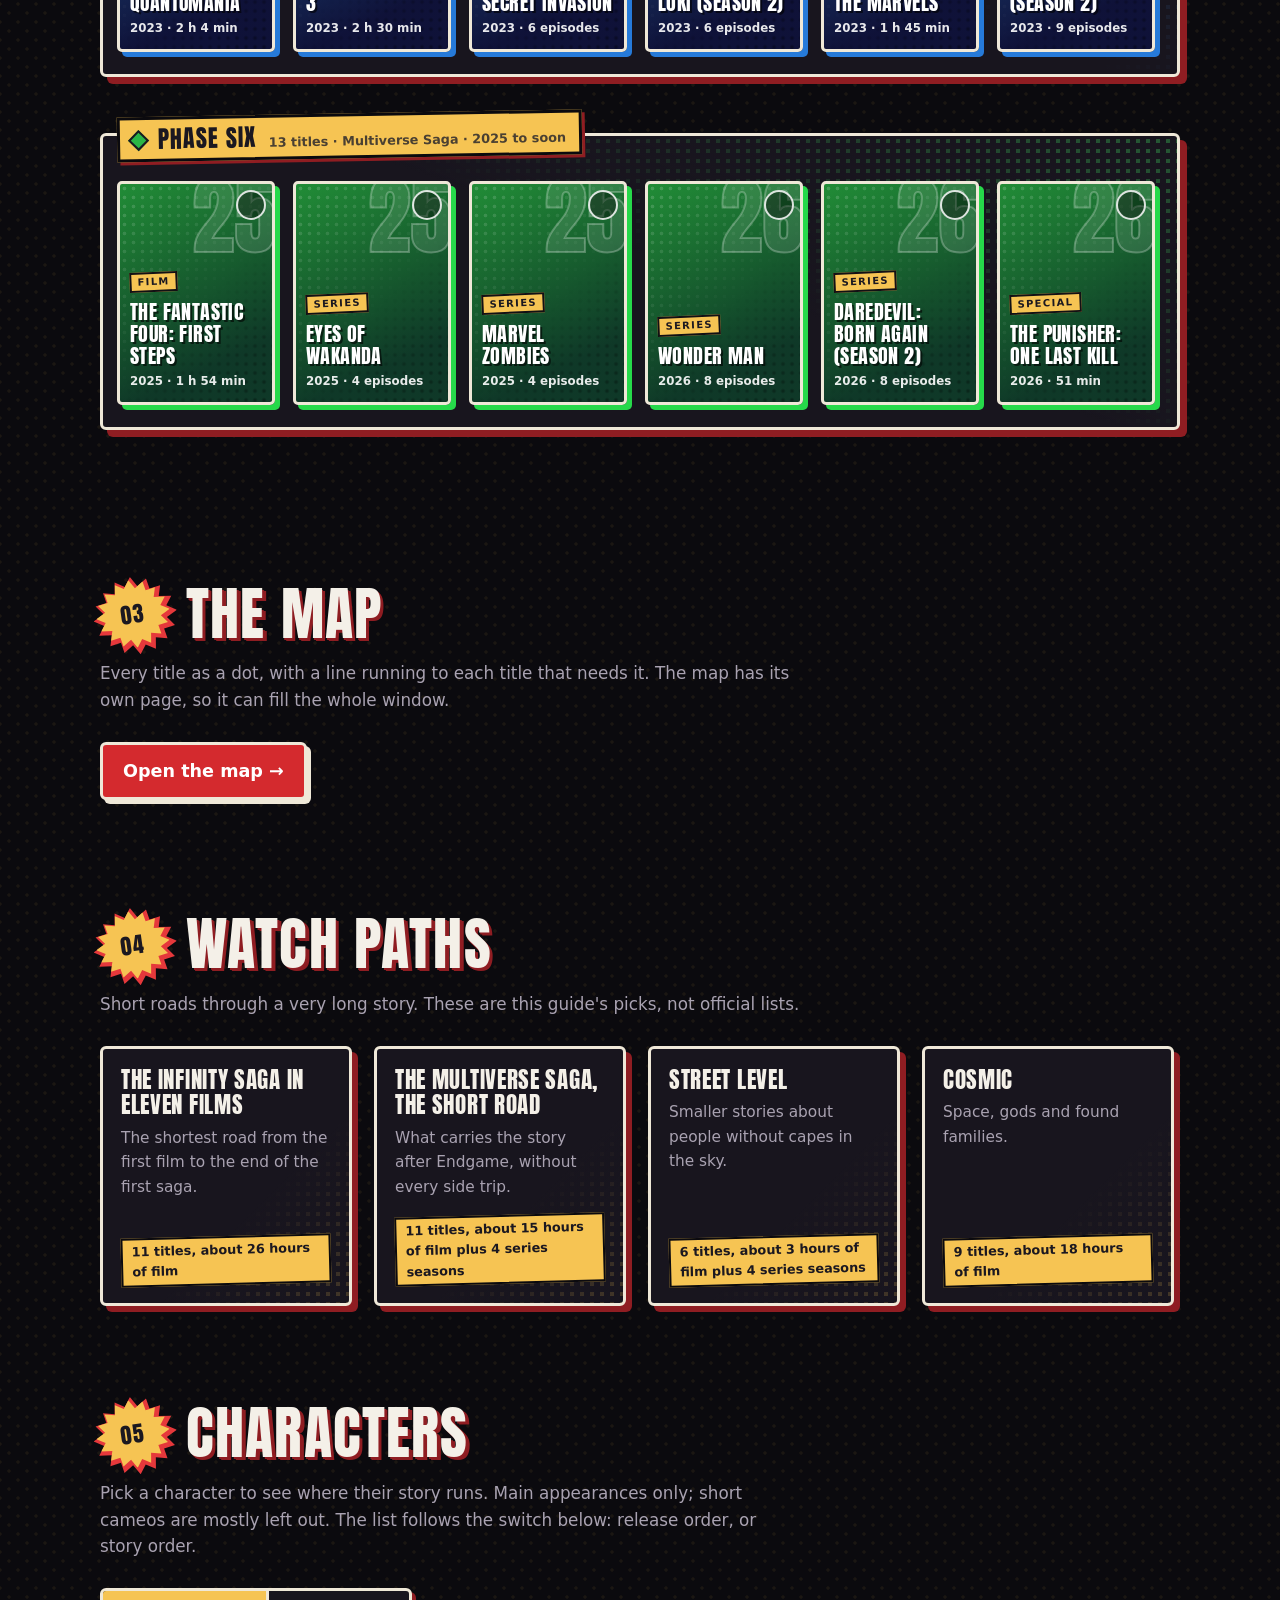
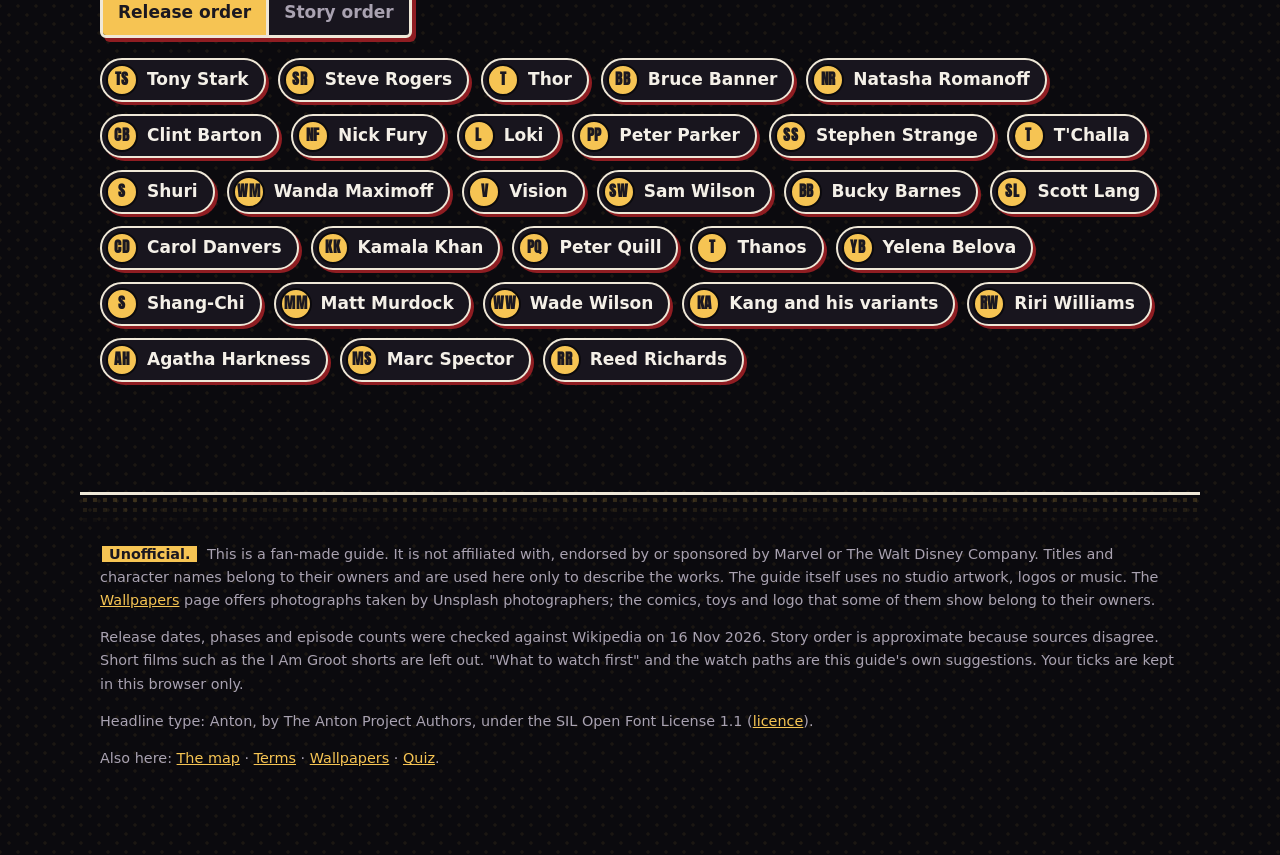
==== commit 407dbc80: "Watch Map: update the page" ====
--- a/index.html
+++ b/index.html
@@ -1,5 +1,5 @@
 <!doctype html>
-<html lang="en" data-theme="dark">
+<html lang="en" data-theme="dark" data-home>
 <head>
 <meta charset="utf-8">
 <meta name="viewport" content="width=device-width, initial-scale=1">
@@ -27,7 +27,7 @@
     <a href="quiz.html" target="_blank" rel="noopener">Quiz</a>
   </nav>
   <a class="tool terms-link" href="terms.html" target="_blank" rel="noopener">Terms</a>
-  <button type="button" id="theme" class="tool" title="Switch between dark and light">Light</button>
+  <button type="button" id="theme" class="tool">Dark</button>
 </header>
 
 <main id="top">
@@ -113,7 +113,6 @@
     <div class="caption" id="caption" aria-live="polite"></div>
     <p class="legend"><span class="key need"></span> needed first <span class="key nice"></span> adds colour <span data-ticks><span class="key seen"></span> seen </span><span class="note" id="order-note"></span></p>
     <p class="map-unofficial">Unofficial fan guide. Not affiliated with Marvel or The Walt Disney Company.</p>
-    <p class="green-quote">“I know what I want. I know what kind of god I need to be… For you. For all of us.”<small>Loki, season 2</small></p>
   </section>
 
   <section id="paths" class="block">
@@ -150,6 +149,13 @@
   <p>Also here: <a href="map.html">The map</a> · <a href="terms.html">Terms</a> · <a href="wallpapers.html">Wallpapers</a> · <a href="quiz.html">Quiz</a>.</p>
 </footer>
 
+<!-- The Sacred Timeline show (see sacredShow in app.js). Hidden until the switch in the bar starts it. -->
+<div id="sacred" hidden>
+  <canvas id="sacred-canvas" aria-hidden="true"></canvas>
+  <video id="sacred-video" playsinline controls preload="none" hidden></video>
+  <a class="cta" id="sacred-door" href="map.html" hidden>Enter the Sacred Timeline →</a>
+</div>
+
 <script src="data.js"></script>
 <script src="app.js"></script>
 </body>
--- a/style.css
+++ b/style.css
@@ -16,7 +16,7 @@
   --ray: rgba(240, 170, 20, 0.26); --tone: rgba(27, 24, 32, 0.15); --red-btn: #c8262b;
   --h1-drop: #ffcf33; --em-drop: #1b1820; --word-drop: #ffcf33; --drop-s: 35%; --drop-l: 13%;
 }
-/* the green theme: the same page in the greens of a glowing timeline */
+/* the colours of the map page's Sacred Timeline view (theme.js sets data-theme="green" for it) */
 :root[data-theme="green"] {
   --bg: #020d08; --bg2: #051a10; --panel: #082214; --ink: #eaf6e4; --muted: #94b89d; --line: #17402a;
   --red: #2fd27a; --red-deep: #0d5a31; --gold: #e3d26f; --shadow: rgba(0, 0, 0, 0.6); --dot: rgba(64, 220, 130, 0.07);
@@ -315,7 +315,15 @@
    map is hidden and the map takes the height of the window. On the guide itself the map stays hidden. */
 [data-page="guide"] #map { display: none; }
 .door { display: inline-block; text-decoration: none; font-size: 1.1rem; }
-#strands, .green-quote { display: none; }
+#strands { display: none; }
+/* the map page has two views instead of a theme: this is their switch, in the bar */
+.view-switch { display: inline-flex; flex: none; overflow: hidden; border: 2px solid var(--outline); border-radius: 999px; background: var(--panel); box-shadow: 2px 2px 0 var(--drop); }
+.view-switch button { border: 0; background: none; padding: 5px 14px; font-size: 0.78rem; font-weight: 800; letter-spacing: 0.06em; text-transform: uppercase; color: var(--muted); white-space: nowrap; }
+.view-switch button + button { border-left: 2px solid var(--outline); }
+.view-switch button[aria-pressed="true"] { background: var(--pop); color: var(--pop-ink); }
+[data-page="map"] .back-link { display: none; }
+@media (max-width: 860px) { .view-switch { margin-left: auto; } }
+@media (max-width: 520px) { [data-page="map"] .word-a, [data-page="map"] .word-b { display: none; } .view-switch button { padding: 5px 10px; font-size: 0.72rem; } }
 .map-unofficial { margin: 6px 0 0; font-size: 0.78rem; color: var(--muted); }
 [data-page="map"] main > :not(#map), [data-page="map"] .foot { display: none; }
 [data-page="map"] #map { display: flex; flex-direction: column; max-width: none; margin: 0; padding: 14px 18px 10px; height: calc(100vh - var(--bar-h)); height: calc(100dvh - var(--bar-h)); min-height: 500px; }
@@ -336,25 +344,38 @@
 [data-page="map"] .legend { margin-bottom: 0; }
 [data-page="map"] .caption { margin-top: 10px; padding: 8px 12px; }
 
-/* Green on the map page: nothing but the timeline, on moving green strands (drawn by app.js). A copy of the
-   site that sets a picture in config.js (greenImage) shows it behind the strands. */
+/* The Sacred Timeline view of the map page: nothing but the timeline and the switch, on moving green strands
+   (drawn by app.js). A copy of the site that names a picture in config.js (sacred.still) shows it behind them. */
 :root[data-theme="green"] body[data-page="map"] { overflow: hidden; background-color: #020d08;
   background-image: linear-gradient(rgba(2, 13, 8, 0.45), rgba(2, 13, 8, 0.7)), var(--green-still, none); background-size: cover; background-position: center; background-attachment: fixed; }
 :root[data-theme="green"] body[data-page="map"] .bar { position: fixed; left: 0; right: 0; background: none; border: 0; box-shadow: none; pointer-events: none; }
-:root[data-theme="green"] body[data-page="map"] .bar > :not(#theme) { display: none; }
-:root[data-theme="green"] body[data-page="map"] #theme { margin-left: auto; pointer-events: auto; }
+:root[data-theme="green"] body[data-page="map"] .bar > :not(#view) { display: none; }
+:root[data-theme="green"] body[data-page="map"] #view { margin-left: auto; pointer-events: auto; }
 :root[data-theme="green"] body[data-page="map"] #map { height: 100vh; height: 100dvh; padding: 0; }
-:root[data-theme="green"] body[data-page="map"] #map > :not(.map-scroll):not(#strands):not(.green-quote) { display: none; }
+:root[data-theme="green"] body[data-page="map"] #map > :not(.map-scroll):not(#strands) { display: none; }
 :root[data-theme="green"] body[data-page="map"] #strands { display: block; position: fixed; inset: 0; z-index: 0; width: 100%; height: 100%; pointer-events: none; }
-:root[data-theme="green"] body[data-page="map"] .map-scroll { position: relative; z-index: 1; border: 0; border-radius: 0; box-shadow: none; background: none; scrollbar-color: #1f6b3f transparent; }
-:root[data-theme="green"] body[data-page="map"] .green-quote { display: block; position: fixed; left: 50%; bottom: 20px; z-index: 2; transform: translateX(-50%); margin: 0; width: min(92vw, 780px); text-align: center; pointer-events: none;
-  font-size: clamp(0.95rem, 2vw, 1.3rem); font-style: italic; color: #e2fbe0; text-shadow: 0 0 14px rgba(47, 210, 122, 0.85), 0 2px 6px #000; }
-.green-quote small { display: block; margin-top: 5px; font-style: normal; font-size: 0.68em; font-weight: 800; letter-spacing: 0.16em; text-transform: uppercase; color: #8fd9a8; }
+:root[data-theme="green"] body[data-page="map"] .map-scroll { position: relative; z-index: 1; overscroll-behavior: contain; border: 0; border-radius: 0; box-shadow: none; background: none; scrollbar-color: #1f6b3f transparent; }
 :root[data-theme="green"] body[data-page="map"] .band { fill: transparent; }
 :root[data-theme="green"] body[data-page="map"] .band.alt { fill: rgba(47, 210, 122, 0.05); }
-:root[data-theme="green"] body[data-page="map"] #graph > g:first-of-type { filter: drop-shadow(0 0 4px rgba(64, 230, 140, 0.75)); }
-:root[data-theme="green"] body[data-page="map"] .edge { stroke: #7df7b0; stroke-width: 1.3; opacity: 0.38; }
+/* no glow filter on the lines of the timeline: a filter over a drawing this wide makes scrolling stutter */
+:root[data-theme="green"] body[data-page="map"] .edge { stroke: #8dffbf; stroke-width: 1.4; opacity: 0.46; transition: none; }
+:root[data-theme="green"] body[data-page="map"] .node { transition: none; }
 :root[data-theme="green"] body[data-page="map"] .edge.on { stroke: #f1ffd0; stroke-width: 3; opacity: 1; }
+
+/* The Sacred Timeline show on the guide page (sacredShow in app.js): the page clears, the canvas fills the
+   window, and a copy that has a video shows it in a 1.90:1 frame, as wide as the window allows. */
+#sacred { position: fixed; inset: 0; z-index: 40; display: grid; place-items: center; background: #020d08; }
+#sacred[hidden], #sacred-video[hidden], #sacred-door[hidden] { display: none; }
+#sacred-canvas { position: absolute; inset: 0; width: 100%; height: 100%; }
+#sacred-video { position: relative; width: min(100vw, calc(100vh * 1.9)); width: min(100vw, calc(100dvh * 1.9)); aspect-ratio: 1.9 / 1; object-fit: cover; background: #000; box-shadow: 0 0 70px rgba(47, 210, 122, 0.4); animation: sacred-in 1.4s ease both; }
+#sacred-door { position: absolute; left: 50%; bottom: 8vh; z-index: 2; transform: translateX(-50%); text-decoration: none; white-space: nowrap; background: #0f7a43; border-color: #cfe9c8; box-shadow: 4px 4px 0 #cfe9c8; animation: sacred-in 1.2s ease both; }
+#sacred-door:hover { transform: translate(calc(-50% - 2px), -2px); box-shadow: 6px 6px 0 #cfe9c8; }
+@keyframes sacred-in { from { opacity: 0; } to { opacity: 1; } }
+body.sacred-on { overflow: hidden; }
+body.sacred-on main, body.sacred-on .foot { visibility: hidden; }
+body.sacred-on .bar { position: fixed; left: 0; right: 0; z-index: 50; background: none; border: 0; box-shadow: none; pointer-events: none; }
+body.sacred-on .bar > :not(#theme) { display: none; }
+body.sacred-on #theme { margin-left: auto; pointer-events: auto; background: #082214; color: #eaf6e4; border-color: #cfe9c8; box-shadow: 2px 2px 0 #0d5a31; }
 
 /* Quiz page: one card per question */
 .quiz-page { padding-top: 44px; max-width: 820px; }
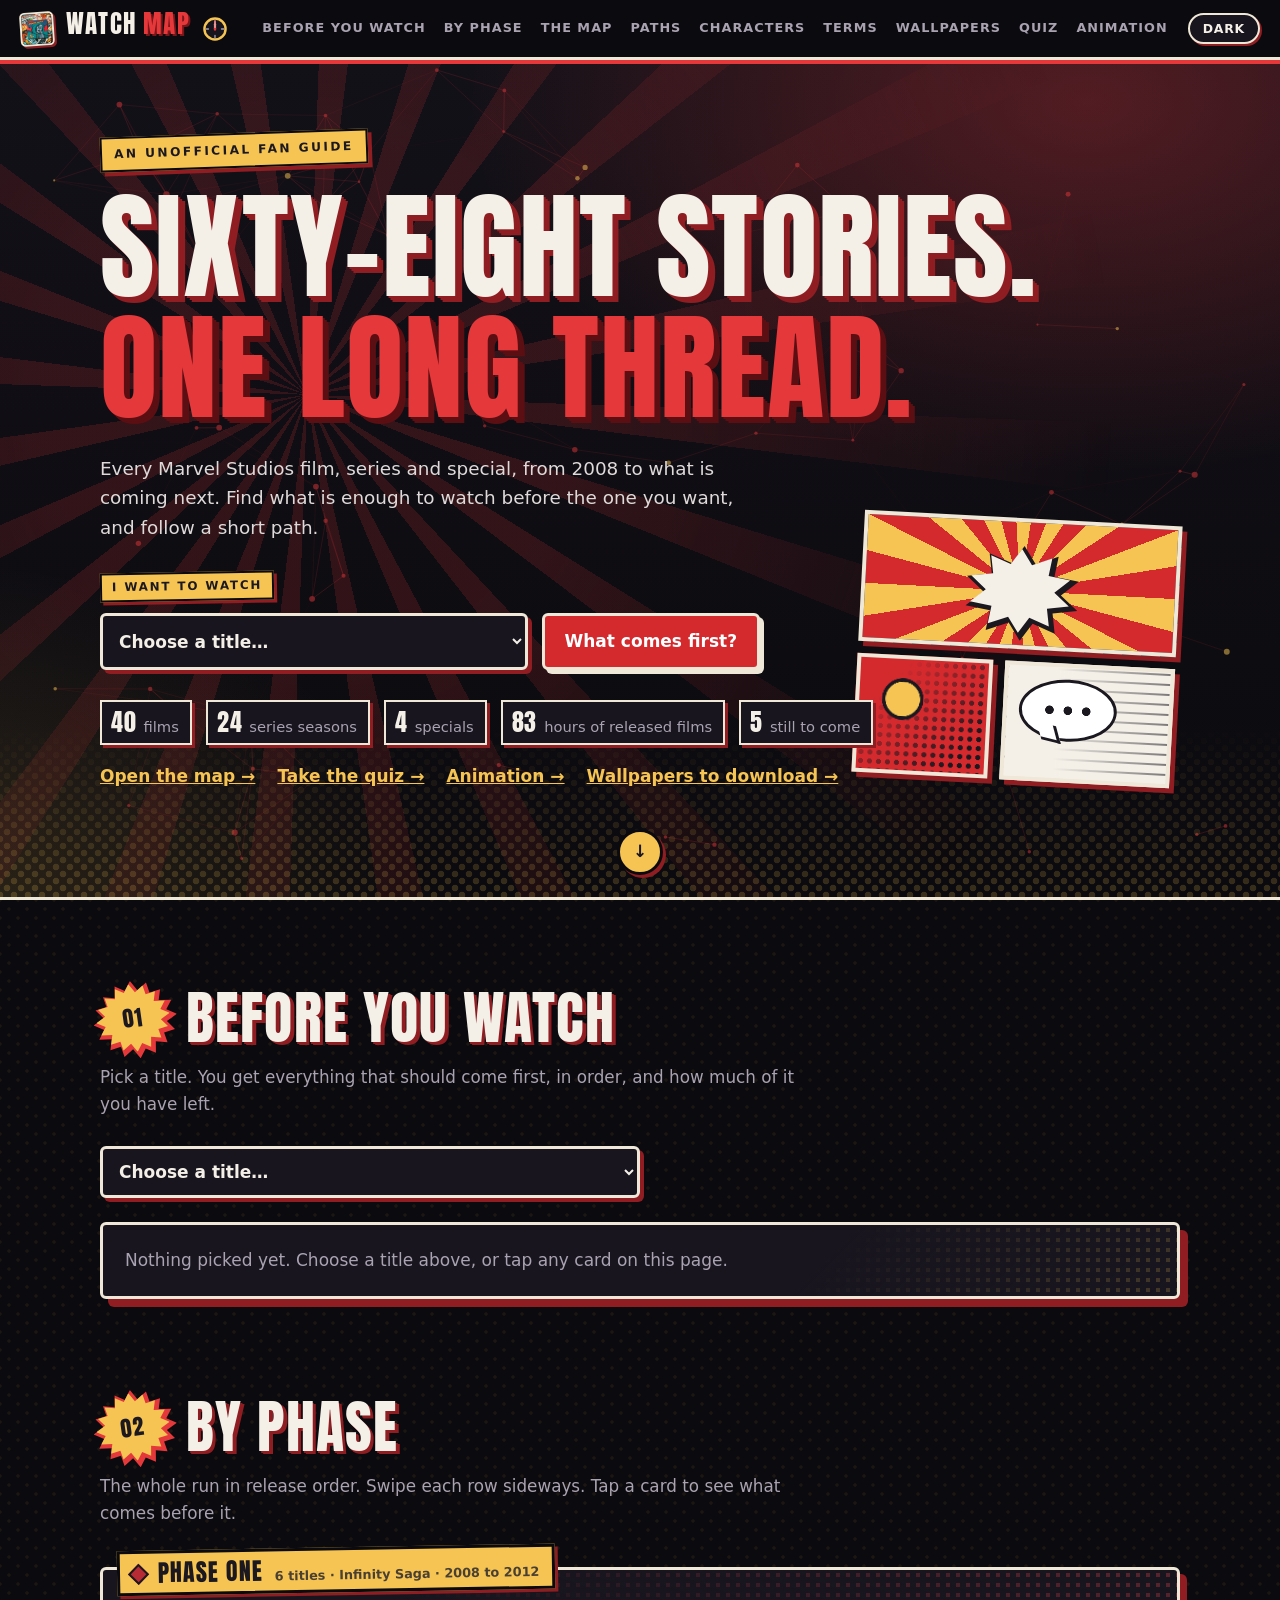
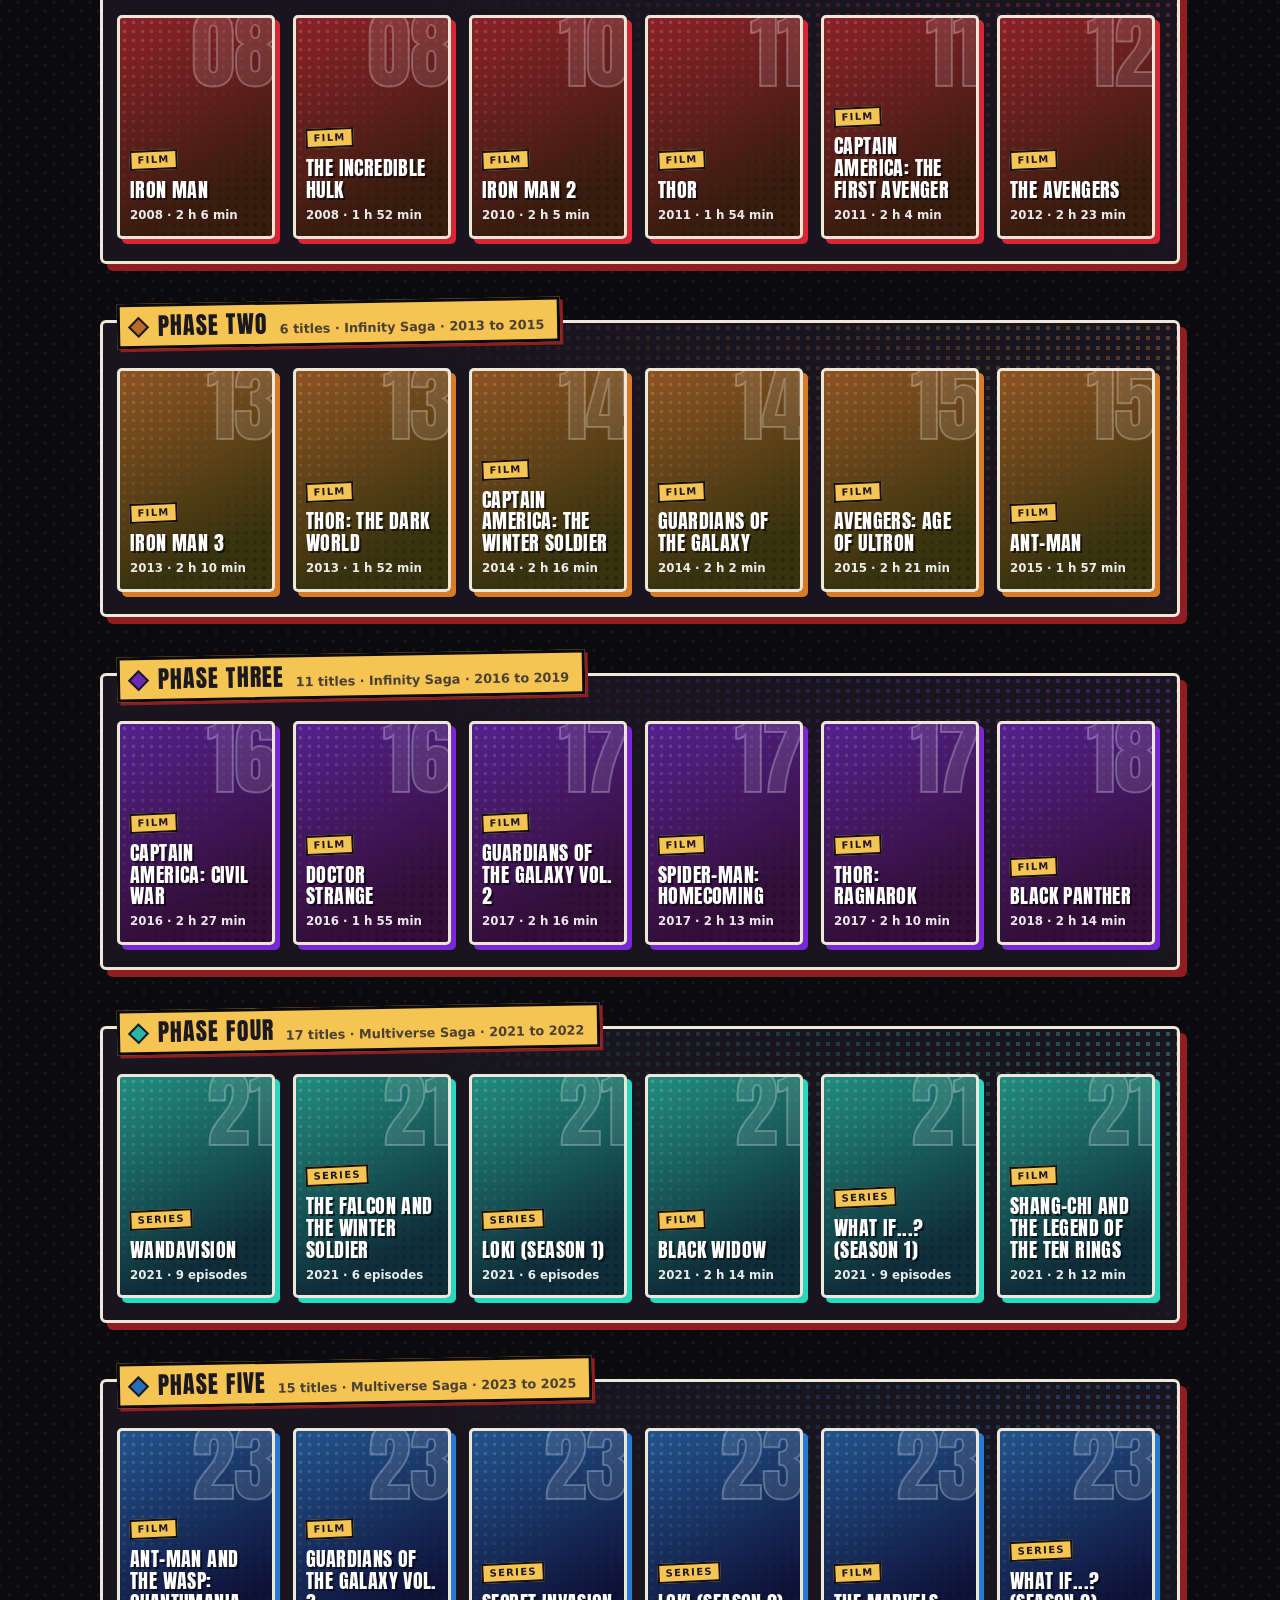
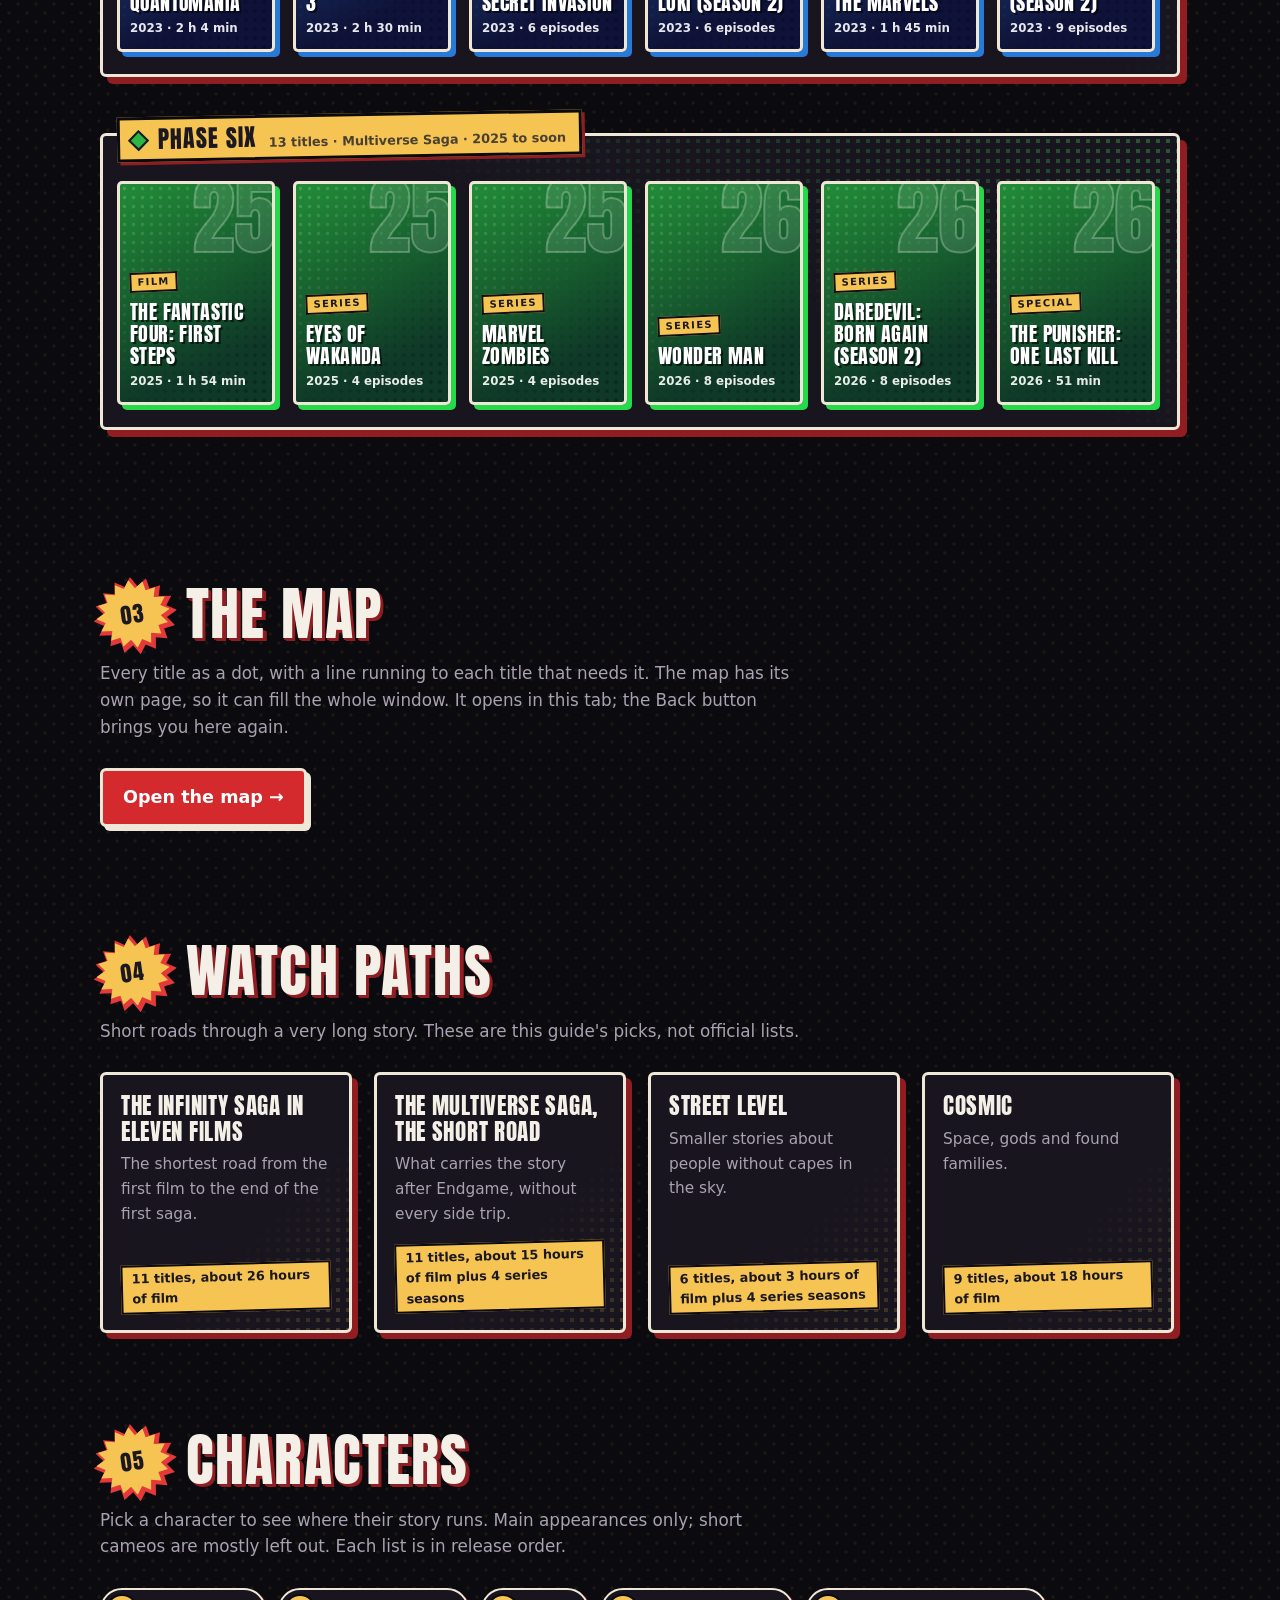
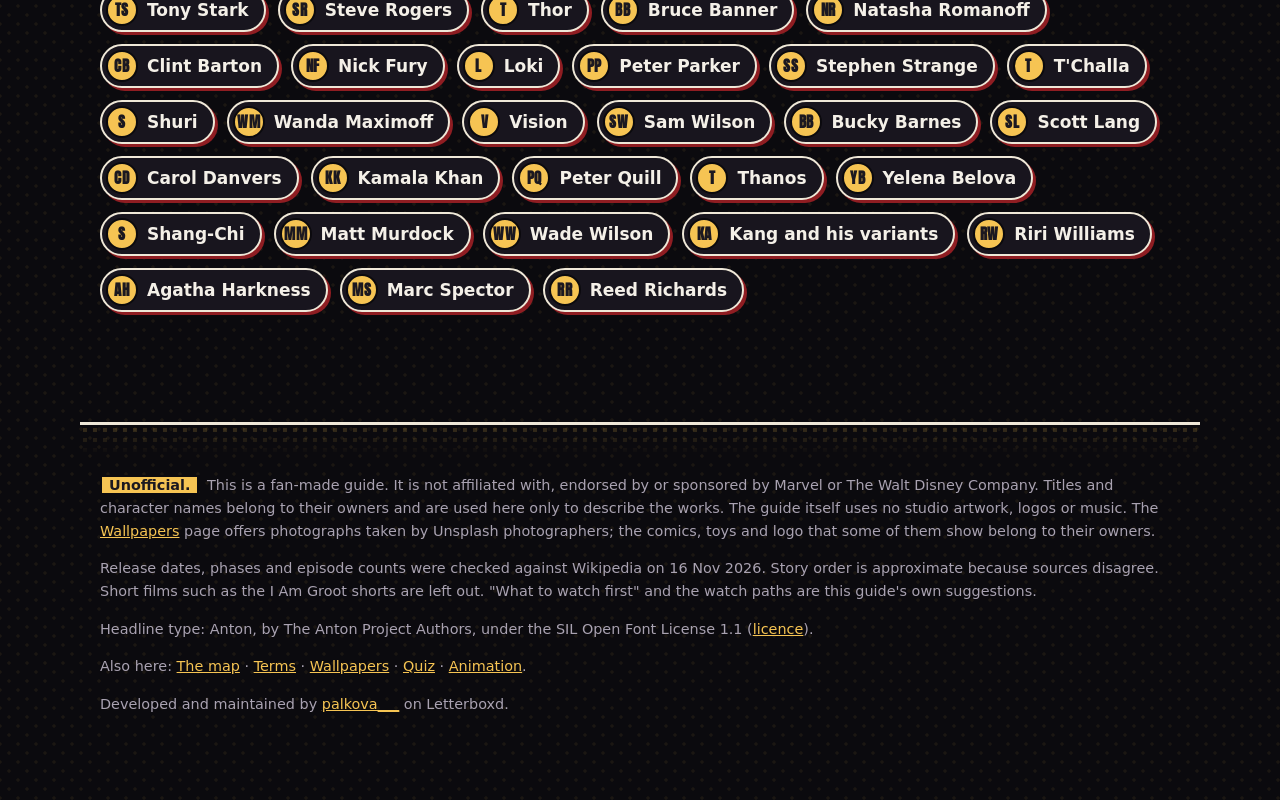
==== commit c8e67594: "Watch Map: update the page" ====
--- a/index.html
+++ b/index.html
@@ -1,5 +1,5 @@
 <!doctype html>
-<html lang="en" data-theme="dark" data-home>
+<html lang="en" data-theme="dark">
 <head>
 <meta charset="utf-8">
 <meta name="viewport" content="width=device-width, initial-scale=1">
@@ -16,17 +16,19 @@
 <body data-page="guide">
 <header class="bar">
   <a class="word" href="#top" aria-label="Watch Map, top of page"><img class="logo" src="icon-180.png" width="34" height="34" alt=""><span class="word-a">WATCH</span><span class="word-b">MAP</span></a>
+  <a class="logo-clock-link" href="https://youtu.be/irVNGjRFZGk" target="_blank" rel="noopener noreferrer" title="Avengers: Doomsday, the official trailer, on YouTube" aria-label="Avengers: Doomsday, the official trailer, on YouTube"><svg class="logo-clock" viewBox="0 0 32 32" width="26" height="26" aria-hidden="true"><circle class="logo-clock-ring" cx="16" cy="16" r="13"/><path class="logo-clock-marks" d="M16 5v3M16 24v3M5 16h3M24 16h3"/><line class="logo-clock-hour" x1="16" y1="16" x2="16" y2="10"/><line class="logo-clock-minute" x1="16" y1="16" x2="16" y2="7"/><line class="logo-clock-second" x1="16" y1="18" x2="16" y2="6"/><circle class="logo-clock-pin" cx="16" cy="16" r="1.6"/></svg></a>
   <nav aria-label="Sections">
     <a href="#before">Before you watch</a>
     <a href="#phases">By phase</a>
-    <a href="map.html" target="_blank" rel="noopener">The map</a>
+    <a href="map.html">The map</a>
     <a href="#paths">Paths</a>
     <a href="#people">Characters</a>
-    <a href="terms.html" target="_blank" rel="noopener">Terms</a>
-    <a href="wallpapers.html" target="_blank" rel="noopener">Wallpapers</a>
-    <a href="quiz.html" target="_blank" rel="noopener">Quiz</a>
+    <a href="terms.html">Terms</a>
+    <a href="wallpapers.html">Wallpapers</a>
+    <a href="quiz.html">Quiz</a>
+    <a href="animation.html">Animation</a>
   </nav>
-  <a class="tool terms-link" href="terms.html" target="_blank" rel="noopener">Terms</a>
+  <a class="tool terms-link" href="terms.html">Terms</a>
   <button type="button" id="theme" class="tool">Dark</button>
 </header>
 
@@ -49,7 +51,7 @@
         <p id="progress-text"></p>
       </div>
       <p class="stats" id="stats"></p>
-      <p class="hero-more"><a href="map.html" target="_blank" rel="noopener">Open the map →</a> <a href="quiz.html" target="_blank" rel="noopener">Take the quiz →</a> <a href="wallpapers.html" target="_blank" rel="noopener">Wallpapers to download →</a></p>
+      <p class="hero-more"><a href="map.html">Open the map →</a> <a href="quiz.html">Take the quiz →</a> <a href="animation.html">Animation →</a> <a href="wallpapers.html">Wallpapers to download →</a></p>
       <div class="panels" aria-hidden="true"><i></i><i></i><i></i></div>
     </div>
     <a class="down" href="#before" aria-label="Go to the first section">↓</a>
@@ -82,9 +84,9 @@
     <div class="head reveal">
       <p class="num">03</p>
       <h2>The map</h2>
-      <p class="sub">Every title as a dot, with a line running to each title that needs it. The map has its own page, so it can fill the whole window.</p>
+      <p class="sub">Every title as a dot, with a line running to each title that needs it. The map has its own page, so it can fill the whole window. It opens in this tab; the Back button brings you here again.</p>
     </div>
-    <p class="reveal"><a class="cta door" href="map.html" target="_blank" rel="noopener">Open the map →</a></p>
+    <p class="reveal"><a class="cta door" href="map.html">Open the map →</a></p>
   </section>
 
   <!-- The map itself. On this page it stays hidden (style.css); map.html, generated from this file, shows only this. -->
@@ -112,7 +114,7 @@
     </div>
     <div class="caption" id="caption" aria-live="polite"></div>
     <p class="legend"><span class="key need"></span> needed first <span class="key nice"></span> adds colour <span data-ticks><span class="key seen"></span> seen </span><span class="note" id="order-note"></span></p>
-    <p class="map-unofficial">Unofficial fan guide. Not affiliated with Marvel or The Walt Disney Company.</p>
+    <p class="map-unofficial">Unofficial fan guide. Not affiliated with Marvel or The Walt Disney Company. Developed and maintained by <a href="https://letterboxd.com/palkova___/" target="_blank" rel="noopener noreferrer">palkova___</a> on Letterboxd.</p>
   </section>
 
   <section id="paths" class="block">
@@ -129,13 +131,7 @@
     <div class="head reveal">
       <p class="num">05</p>
       <h2>Characters</h2>
-      <p class="sub">Pick a character to see where their story runs. Main appearances only; short cameos are mostly left out. The list follows the switch below: release order, or story order.</p>
-    </div>
-    <div class="controls reveal">
-      <div class="seg" role="group" aria-label="Order">
-        <button type="button" data-order="release" aria-pressed="true">Release order</button>
-        <button type="button" data-order="story" aria-pressed="false">Story order</button>
-      </div>
+      <p class="sub">Pick a character to see where their story runs. Main appearances only; short cameos are mostly left out. Each list is in release order.</p>
     </div>
     <div class="people" id="people-chips"></div>
     <div id="people-detail" class="group-detail" aria-live="polite"></div>
@@ -146,17 +142,12 @@
   <p><strong>Unofficial.</strong> This is a fan-made guide. It is not affiliated with, endorsed by or sponsored by Marvel or The Walt Disney Company. Titles and character names belong to their owners and are used here only to describe the works. The guide itself uses no studio artwork, logos or music. The <a href="wallpapers.html">Wallpapers</a> page offers photographs taken by Unsplash photographers; the comics, toys and logo that some of them show belong to their owners.</p>
   <p>Release dates, phases and episode counts were checked against Wikipedia on <span id="checked"></span>. Story order is approximate because sources disagree. Short films such as the I Am Groot shorts are left out. "What to watch first" and the watch paths are this guide's own suggestions.<span data-ticks> Your ticks are kept in this browser only.</span></p>
   <p>Headline type: Anton, by The Anton Project Authors, under the SIL Open Font License 1.1 (<a href="fonts/OFL.txt">licence</a>).</p>
-  <p>Also here: <a href="map.html">The map</a> · <a href="terms.html">Terms</a> · <a href="wallpapers.html">Wallpapers</a> · <a href="quiz.html">Quiz</a>.</p>
+  <p>Also here: <a href="map.html">The map</a> · <a href="terms.html">Terms</a> · <a href="wallpapers.html">Wallpapers</a> · <a href="quiz.html">Quiz</a> · <a href="animation.html">Animation</a>.</p>
+  <p class="made-by">Developed and maintained by <a href="https://letterboxd.com/palkova___/" target="_blank" rel="noopener noreferrer">palkova___</a> on Letterboxd.</p>
 </footer>
 
-<!-- The Sacred Timeline show (see sacredShow in app.js). Hidden until the switch in the bar starts it. -->
-<div id="sacred" hidden>
-  <canvas id="sacred-canvas" aria-hidden="true"></canvas>
-  <video id="sacred-video" playsinline controls preload="none" hidden></video>
-  <a class="cta" id="sacred-door" href="map.html" hidden>Enter the Sacred Timeline →</a>
-</div>
-
 <script src="data.js"></script>
+<script src="strands.js"></script>
 <script src="app.js"></script>
 </body>
 </html>
--- a/style.css
+++ b/style.css
@@ -42,6 +42,22 @@
 .bar { position: sticky; top: 0; z-index: 30; display: flex; align-items: center; gap: 20px; min-height: var(--bar-h); padding: 8px 20px;
   background: var(--bg); border-bottom: 3px solid var(--outline); box-shadow: 0 4px 0 var(--red); }
 .word { display: inline-flex; align-items: baseline; gap: 7px; text-decoration: none; font-family: var(--display); font-size: 1.55rem; letter-spacing: 0.05em; line-height: 1; }
+/* the little clock beside the name: the guide's own mark, ticking. It is a plain clock, not a character.
+   (Its classes start "logo-clock"; ".tick" is the "seen it" button on a poster.) */
+.logo-clock-link { display: inline-flex; align-self: center; margin-left: -8px; border-radius: 50%; }
+.logo-clock-link:hover .logo-clock-ring { stroke: var(--red); }
+.logo-clock { overflow: visible; animation: clock-bob 2.4s ease-in-out infinite; }
+.logo-clock-ring { fill: var(--panel); stroke: var(--pop); stroke-width: 3; }
+.logo-clock-marks { stroke: var(--muted); stroke-width: 1.6; stroke-linecap: round; }
+.logo-clock-hour, .logo-clock-minute, .logo-clock-second { stroke-linecap: round; transform-origin: 16px 16px; }
+.logo-clock-hour { stroke: var(--ink); stroke-width: 2.6; animation: clock-turn 240s linear infinite; }
+.logo-clock-minute { stroke: var(--ink); stroke-width: 1.9; animation: clock-turn 20s linear infinite; }
+.logo-clock-second { stroke: var(--red); stroke-width: 1.2; animation: clock-turn 6s steps(60) infinite; }
+.logo-clock-pin { fill: var(--red); }
+@keyframes clock-turn { to { transform: rotate(360deg); } }
+@keyframes clock-bob { 0%, 100% { transform: translateY(0); } 50% { transform: translateY(-2px); } }
+@media (max-width: 520px) { .logo-clock-link { display: none; } }
+@media (prefers-reduced-motion: reduce) { .logo-clock, .logo-clock-hour, .logo-clock-minute, .logo-clock-second { animation: none; } }
 .word-a { color: var(--ink); }
 .word-b { color: var(--red); text-shadow: 2px 2px 0 var(--word-drop); }
 .bar nav { display: flex; gap: 18px; margin-left: auto; }
@@ -322,6 +338,7 @@
 .view-switch button + button { border-left: 2px solid var(--outline); }
 .view-switch button[aria-pressed="true"] { background: var(--pop); color: var(--pop-ink); }
 [data-page="map"] .back-link { display: none; }
+.home-link { display: none; } /* shown only in the map's Sacred Timeline view, where the rest of the bar is gone */
 @media (max-width: 860px) { .view-switch { margin-left: auto; } }
 @media (max-width: 520px) { [data-page="map"] .word-a, [data-page="map"] .word-b { display: none; } .view-switch button { padding: 5px 10px; font-size: 0.72rem; } }
 .map-unofficial { margin: 6px 0 0; font-size: 0.78rem; color: var(--muted); }
@@ -349,33 +366,57 @@
 :root[data-theme="green"] body[data-page="map"] { overflow: hidden; background-color: #020d08;
   background-image: linear-gradient(rgba(2, 13, 8, 0.45), rgba(2, 13, 8, 0.7)), var(--green-still, none); background-size: cover; background-position: center; background-attachment: fixed; }
 :root[data-theme="green"] body[data-page="map"] .bar { position: fixed; left: 0; right: 0; background: none; border: 0; box-shadow: none; pointer-events: none; }
-:root[data-theme="green"] body[data-page="map"] .bar > :not(#view) { display: none; }
-:root[data-theme="green"] body[data-page="map"] #view { margin-left: auto; pointer-events: auto; }
+:root[data-theme="green"] body[data-page="map"] .bar > :not(#view):not(.home-link) { display: none; }
+:root[data-theme="green"] body[data-page="map"] .home-link { display: inline-block; margin-left: auto; pointer-events: auto; background: #082214; color: #eaf6e4; border-color: #cfe9c8; text-decoration: none; }
+:root[data-theme="green"] body[data-page="map"] #view { margin-left: 0; pointer-events: auto; }
 :root[data-theme="green"] body[data-page="map"] #map { height: 100vh; height: 100dvh; padding: 0; }
 :root[data-theme="green"] body[data-page="map"] #map > :not(.map-scroll):not(#strands) { display: none; }
 :root[data-theme="green"] body[data-page="map"] #strands { display: block; position: fixed; inset: 0; z-index: 0; width: 100%; height: 100%; pointer-events: none; }
 :root[data-theme="green"] body[data-page="map"] .map-scroll { position: relative; z-index: 1; overscroll-behavior: contain; border: 0; border-radius: 0; box-shadow: none; background: none; scrollbar-color: #1f6b3f transparent; }
 :root[data-theme="green"] body[data-page="map"] .band { fill: transparent; }
 :root[data-theme="green"] body[data-page="map"] .band.alt { fill: rgba(47, 210, 122, 0.05); }
-/* no glow filter on the lines of the timeline: a filter over a drawing this wide makes scrolling stutter */
-:root[data-theme="green"] body[data-page="map"] .edge { stroke: #8dffbf; stroke-width: 1.4; opacity: 0.46; transition: none; }
+/* Reading comes first here: the strands behind are dimmed (app.js), every word has a dark edge round it, and the
+   lines between titles are pale and solid so they stand apart from the green. No glow filter on them: a filter
+   over a drawing this wide makes scrolling stutter. */
+:root[data-theme="green"] body[data-page="map"] .edge { stroke: #f1ffe6; stroke-width: 1.6; opacity: 0.6; transition: none; }
+:root[data-theme="green"] body[data-page="map"] .node text, :root[data-theme="green"] body[data-page="map"] .band-label, :root[data-theme="green"] body[data-page="map"] .lane-label { paint-order: stroke; stroke: #020d08; stroke-width: 6px; stroke-linejoin: round; }
+:root[data-theme="green"] body[data-page="map"] .node text { fill: #ffffff; font-weight: 700; }
+:root[data-theme="green"] body[data-page="map"] .node .date { fill: #e9f7c9; font-weight: 700; }
+:root[data-theme="green"] body[data-page="map"] .band-label { fill: #d8f5df; opacity: 1; }
+:root[data-theme="green"] body[data-page="map"] .lane-label { fill: #d8f5df; }
+:root[data-theme="green"] body[data-page="map"] .node circle { fill: #020d08; }
 :root[data-theme="green"] body[data-page="map"] .node { transition: none; }
 :root[data-theme="green"] body[data-page="map"] .edge.on { stroke: #f1ffd0; stroke-width: 3; opacity: 1; }
 
-/* The Sacred Timeline show on the guide page (sacredShow in app.js): the page clears, the canvas fills the
-   window, and a copy that has a video shows it in a 1.90:1 frame, as wide as the window allows. */
-#sacred { position: fixed; inset: 0; z-index: 40; display: grid; place-items: center; background: #020d08; }
-#sacred[hidden], #sacred-video[hidden], #sacred-door[hidden] { display: none; }
-#sacred-canvas { position: absolute; inset: 0; width: 100%; height: 100%; }
-#sacred-video { position: relative; width: min(100vw, calc(100vh * 1.9)); width: min(100vw, calc(100dvh * 1.9)); aspect-ratio: 1.9 / 1; object-fit: cover; background: #000; box-shadow: 0 0 70px rgba(47, 210, 122, 0.4); animation: sacred-in 1.4s ease both; }
-#sacred-door { position: absolute; left: 50%; bottom: 8vh; z-index: 2; transform: translateX(-50%); text-decoration: none; white-space: nowrap; background: #0f7a43; border-color: #cfe9c8; box-shadow: 4px 4px 0 #cfe9c8; animation: sacred-in 1.2s ease both; }
-#sacred-door:hover { transform: translate(calc(-50% - 2px), -2px); box-shadow: 6px 6px 0 #cfe9c8; }
-@keyframes sacred-in { from { opacity: 0; } to { opacity: 1; } }
-body.sacred-on { overflow: hidden; }
-body.sacred-on main, body.sacred-on .foot { visibility: hidden; }
-body.sacred-on .bar { position: fixed; left: 0; right: 0; z-index: 50; background: none; border: 0; box-shadow: none; pointer-events: none; }
-body.sacred-on .bar > :not(#theme) { display: none; }
-body.sacred-on #theme { margin-left: auto; pointer-events: auto; background: #082214; color: #eaf6e4; border-color: #cfe9c8; box-shadow: 2px 2px 0 #0d5a31; }
+/* Animation page: two square boxes, and the stage that covers the window while a scene plays */
+.anim-page { padding-top: 44px; max-width: 900px; }
+.anim-boxes { display: grid; grid-template-columns: repeat(auto-fit, minmax(min(100%, 260px), 1fr)); gap: 28px; }
+.anim-box { aspect-ratio: 1 / 1; display: grid; place-items: center; padding: 22px; border: 3px solid var(--outline); border-radius: 6px; box-shadow: 8px 8px 0 var(--drop); color: #fff; text-align: center; transition: transform 0.14s, box-shadow 0.14s; }
+.anim-box:hover { transform: translate(-3px, -3px); box-shadow: 11px 11px 0 var(--drop); }
+.anim-box span { font-family: var(--display); font-size: clamp(1.7rem, 5vw, 2.5rem); letter-spacing: 0.03em; text-transform: uppercase; line-height: 1.1; text-shadow: 3px 3px 0 rgba(0, 0, 0, 0.55); }
+.anim-box.loki { background: radial-gradient(circle at 50% 55%, #1b8f55, #06301c 70%); }
+.anim-box.iron { background: radial-gradient(circle at 50% 42%, #ff6a3d, #7a1016 68%); }
+#stage { position: fixed; inset: 0; z-index: 60; display: grid; place-items: center; }
+#stage[hidden], #stage [hidden] { display: none; }
+#stage-canvas { position: absolute; inset: 0; width: 100%; height: 100%; }
+#stage-video { position: relative; width: min(100vw, calc(100vh * 1.9)); width: min(100vw, calc(100dvh * 1.9)); aspect-ratio: 1.9 / 1; object-fit: cover; background: #000; box-shadow: 0 0 70px rgba(47, 210, 122, 0.4); animation: stage-in 1.4s ease both; }
+/* YouTube's player: the same wide frame, kept clear of the buttons under it */
+#stage-frame { position: relative; border: 0; background: #000; width: min(100vw, calc((100vh - 120px) * 1.9)); width: min(100vw, calc((100dvh - 120px) * 1.9)); aspect-ratio: 1.9 / 1; margin-bottom: 76px; box-shadow: 0 0 70px rgba(47, 210, 122, 0.4); animation: stage-in 1.4s ease both; }
+#stage.has-frame .stage-tools { bottom: 22px; }
+.stage-tools { position: absolute; left: 0; right: 0; bottom: 5vh; z-index: 2; display: flex; flex-wrap: wrap; justify-content: center; gap: 12px; padding: 0 16px; }
+.stage-pill { font: 800 0.86rem var(--body); letter-spacing: 0.06em; text-transform: uppercase; text-decoration: none; color: #f4f0e8; background: rgba(12, 12, 14, 0.72); border: 2px solid #f4f0e8; border-radius: 999px; padding: 8px 18px; animation: stage-in 1s ease both; }
+.stage-pill:hover { background: #f4f0e8; color: #0b0a0e; }
+.stage-pill.quiet { border-color: rgba(244, 240, 232, 0.45); color: rgba(244, 240, 232, 0.8); font-size: 0.76rem; }
+@keyframes stage-in { from { opacity: 0; } to { opacity: 1; } }
+/* the snap: the page is wiped away from left to right (the grains are drawn on the stage), then nothing is left */
+body.snapping { overflow: hidden; }
+body.snapping > .bar, body.snapping > main, body.snapping > .foot { -webkit-mask-image: linear-gradient(90deg, transparent 0, transparent 46%, #000 54%, #000 100%); mask-image: linear-gradient(90deg, transparent 0, transparent 46%, #000 54%, #000 100%);
+  -webkit-mask-size: 220% 100%; mask-size: 220% 100%; -webkit-mask-repeat: no-repeat; mask-repeat: no-repeat; animation: snap-away 2.4s ease-in forwards; }
+@keyframes snap-away { from { -webkit-mask-position: 100% 0; mask-position: 100% 0; } to { -webkit-mask-position: 0 0; mask-position: 0 0; } }
+body.stage-full { overflow: hidden; }
+body.stage-full > .bar, body.stage-full > main, body.stage-full > .foot { visibility: hidden; animation: none; }
+body.stage-full #stage { background: #000; }
+@media (prefers-reduced-motion: reduce) { body.snapping > .bar, body.snapping > main, body.snapping > .foot { animation-duration: 0.01s; } }
 
 /* Quiz page: one card per question */
 .quiz-page { padding-top: 44px; max-width: 820px; }
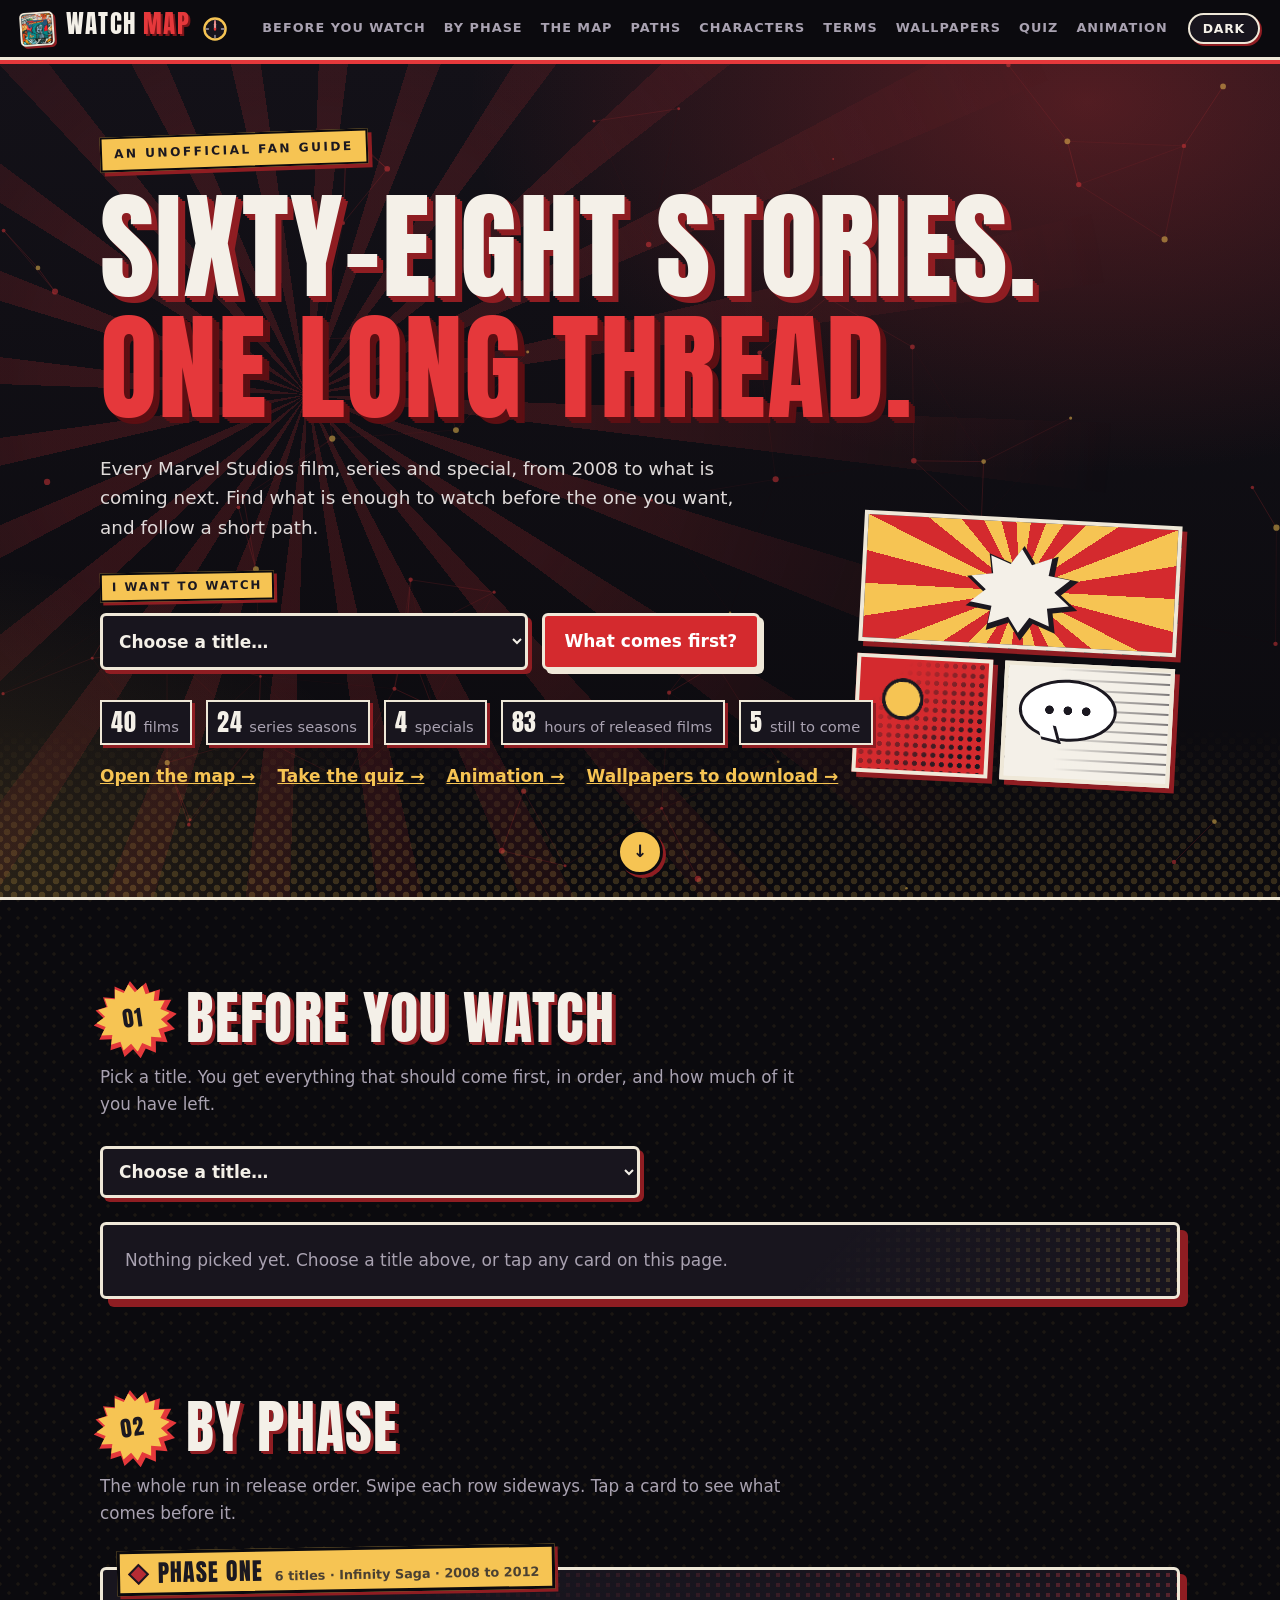
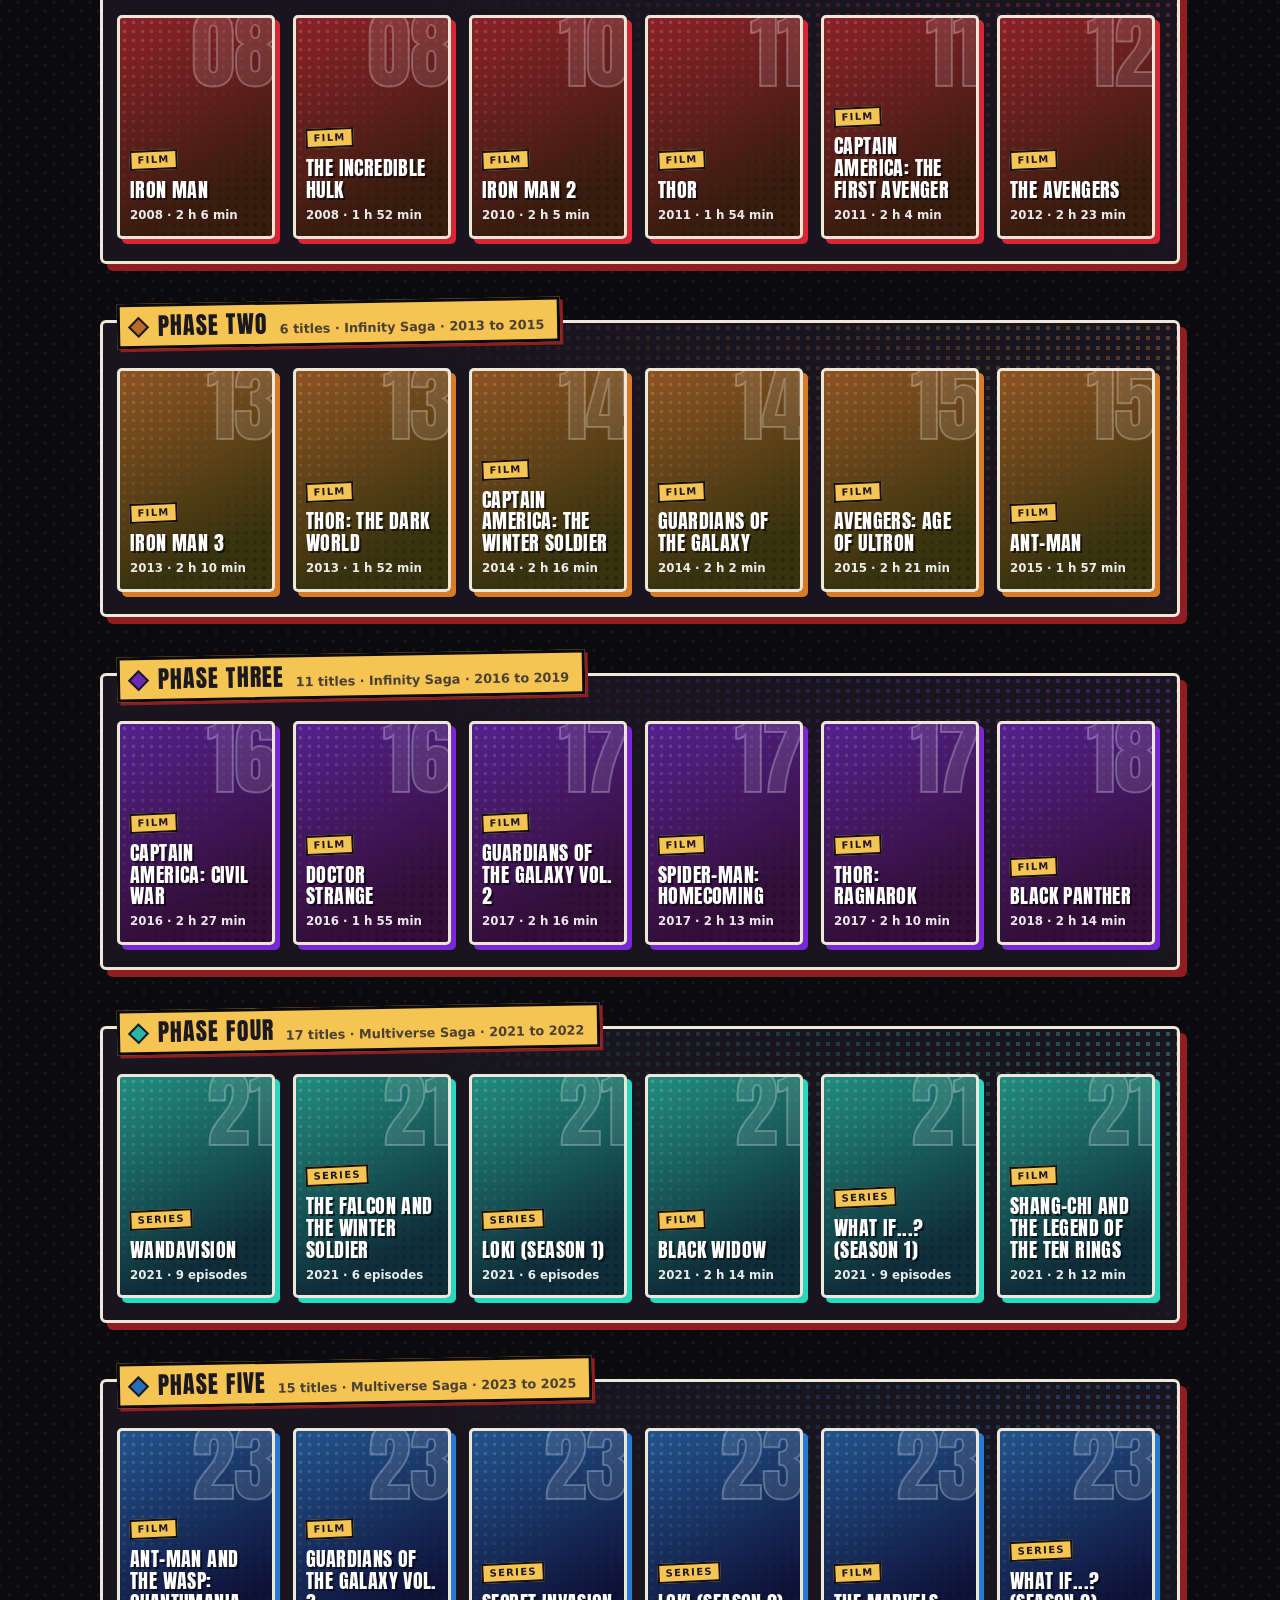
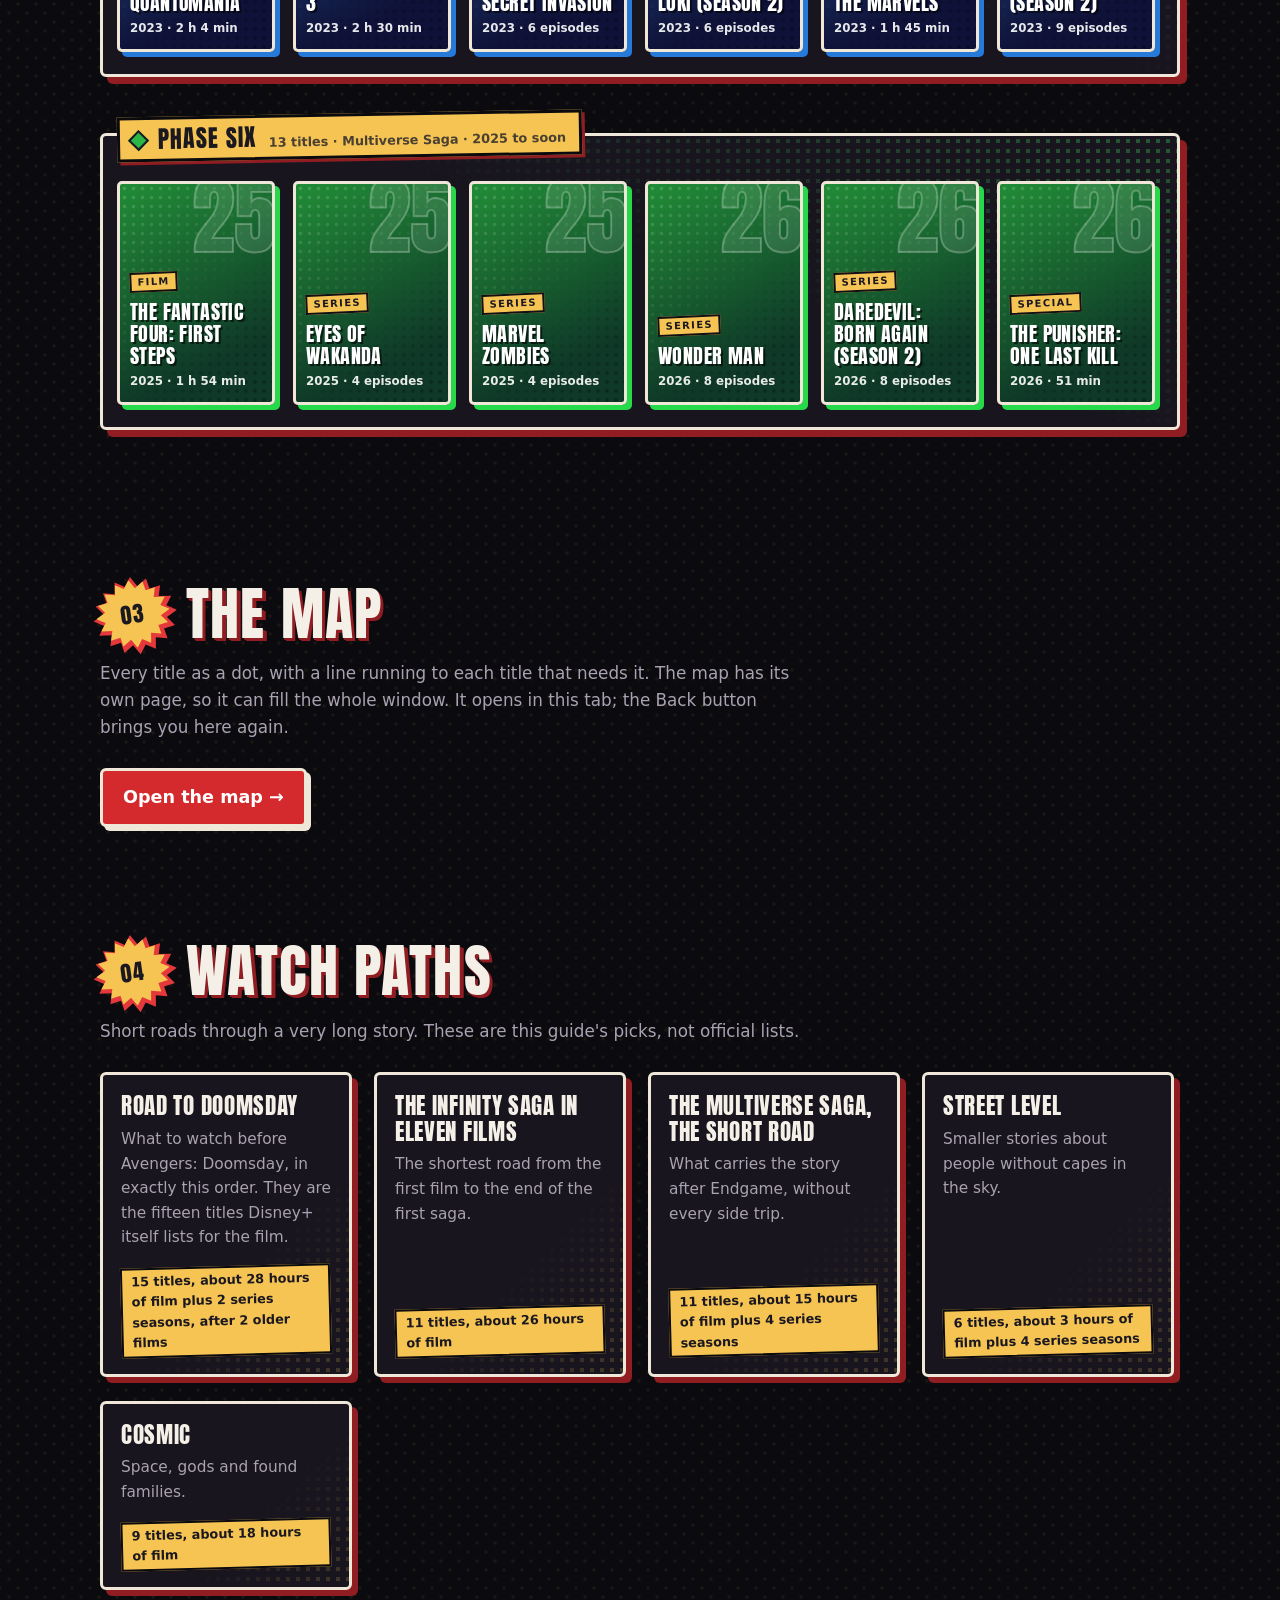
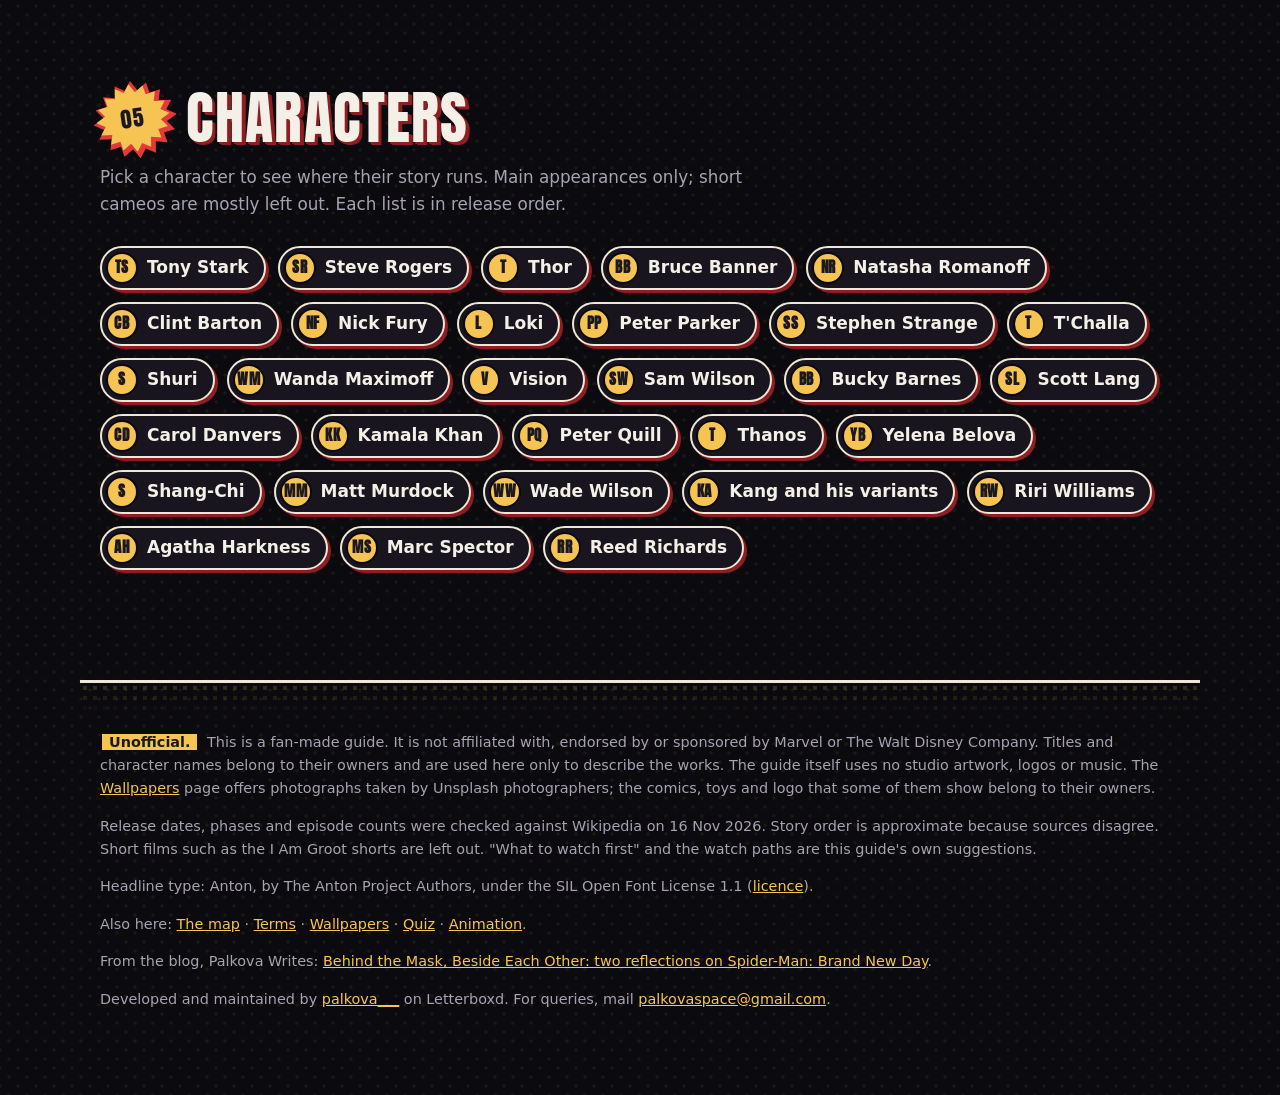
==== commit 77bc1c11: "Watch Map: update the page" ====
--- a/index.html
+++ b/index.html
@@ -143,7 +143,8 @@
   <p>Release dates, phases and episode counts were checked against Wikipedia on <span id="checked"></span>. Story order is approximate because sources disagree. Short films such as the I Am Groot shorts are left out. "What to watch first" and the watch paths are this guide's own suggestions.<span data-ticks> Your ticks are kept in this browser only.</span></p>
   <p>Headline type: Anton, by The Anton Project Authors, under the SIL Open Font License 1.1 (<a href="fonts/OFL.txt">licence</a>).</p>
   <p>Also here: <a href="map.html">The map</a> · <a href="terms.html">Terms</a> · <a href="wallpapers.html">Wallpapers</a> · <a href="quiz.html">Quiz</a> · <a href="animation.html">Animation</a>.</p>
-  <p class="made-by">Developed and maintained by <a href="https://letterboxd.com/palkova___/" target="_blank" rel="noopener noreferrer">palkova___</a> on Letterboxd.</p>
+  <p class="from-blog">From the blog, Palkova Writes: <a href="https://palkovaspace.wordpress.com/2026/11/07/behind-the-mask-beside-each-other-two-reflections-on-spider-man-brand-new-day/" target="_blank" rel="noopener noreferrer">Behind the Mask, Beside Each Other: two reflections on Spider-Man: Brand New Day</a>.</p>
+  <p class="made-by">Developed and maintained by <a href="https://letterboxd.com/palkova___/" target="_blank" rel="noopener noreferrer">palkova___</a> on Letterboxd. For queries, mail <a href="mailto:palkovaspace@gmail.com">palkovaspace@gmail.com</a>.</p>
 </footer>
 
 <script src="data.js"></script>
--- a/style.css
+++ b/style.css
@@ -153,6 +153,10 @@
 .poster .kind { display: inline-block; font-size: 0.62rem; font-weight: 800; letter-spacing: 0.14em; text-transform: uppercase; color: #1b1820; background: #f6c453; border: 2px solid #121014; padding: 0 6px; margin-bottom: 8px; transform: rotate(-2.5deg); transform-origin: 0 100%; }
 .poster .ttl { display: block; font-family: var(--display); font-size: 1.22rem; line-height: 1.12; letter-spacing: 0.02em; text-transform: uppercase; overflow-wrap: break-word; text-shadow: 2px 2px 0 rgba(0, 0, 0, 0.6); }
 .poster .len { display: block; margin-top: 5px; font-size: 0.74rem; font-weight: 600; opacity: 0.9; }
+/* a film a path starts with that is not on the map: plain grey, and it does not move when pointed at */
+.poster.outside { background: linear-gradient(155deg, #5b5a63, #1f1e25 78%); box-shadow: 5px 5px 0 #2b2a31; }
+.poster.outside:hover { transform: none; box-shadow: 5px 5px 0 #2b2a31; }
+.poster.outside .kind { background: #f4f0e8; }
 .poster.soon { border-style: dashed; background: repeating-linear-gradient(135deg, hsl(var(--h) 30% 22%) 0 12px, hsl(var(--h) 30% 18%) 12px 24px); }
 .poster.soon .kind { background: #f4f0e8; }
 .poster.soon .yr { color: rgba(255, 255, 255, 0.15); -webkit-text-stroke: 0; }
@@ -369,8 +373,14 @@
 :root[data-theme="green"] body[data-page="map"] .bar > :not(#view):not(.home-link) { display: none; }
 :root[data-theme="green"] body[data-page="map"] .home-link { display: inline-block; margin-left: auto; pointer-events: auto; background: #082214; color: #eaf6e4; border-color: #cfe9c8; text-decoration: none; }
 :root[data-theme="green"] body[data-page="map"] #view { margin-left: 0; pointer-events: auto; }
-:root[data-theme="green"] body[data-page="map"] #map { height: 100vh; height: 100dvh; padding: 0; }
-:root[data-theme="green"] body[data-page="map"] #map > :not(.map-scroll):not(#strands) { display: none; }
+:root[data-theme="green"] body[data-page="map"] #map { height: 100vh; height: 100dvh; padding: 0 0 62px; } /* the strip at the foot is the quote's */
+:root[data-theme="green"] body[data-page="map"] #map > :not(.map-scroll):not(#strands):not(.sacred-quote) { display: none; }
+/* one line at the foot of the Sacred Timeline view; it is not there in the Default view */
+.sacred-quote { display: none; }
+:root[data-theme="green"] body[data-page="map"] .sacred-quote { display: block; position: fixed; left: 0; right: 0; bottom: 12px; z-index: 2; margin: 0; padding: 0 16px; text-align: center; pointer-events: none;
+  font: italic 600 clamp(0.82rem, 1.5vw, 1.02rem) var(--body); letter-spacing: 0.01em; color: #eaf6e4; text-shadow: 0 0 6px #020d08, 0 0 6px #020d08, 0 0 14px #020d08; }
+@media (max-width: 520px) { :root[data-theme="green"] body[data-page="map"] #map { padding-bottom: 82px; } :root[data-theme="green"] body[data-page="map"] .sacred-quote { bottom: 16px; } }
+.sacred-quote span { display: block; margin-top: 2px; font-style: normal; font-size: 0.74em; letter-spacing: 0.14em; text-transform: uppercase; color: #9fe0b4; }
 :root[data-theme="green"] body[data-page="map"] #strands { display: block; position: fixed; inset: 0; z-index: 0; width: 100%; height: 100%; pointer-events: none; }
 :root[data-theme="green"] body[data-page="map"] .map-scroll { position: relative; z-index: 1; overscroll-behavior: contain; border: 0; border-radius: 0; box-shadow: none; background: none; scrollbar-color: #1f6b3f transparent; }
 :root[data-theme="green"] body[data-page="map"] .band { fill: transparent; }
@@ -408,15 +418,15 @@
 .stage-pill:hover { background: #f4f0e8; color: #0b0a0e; }
 .stage-pill.quiet { border-color: rgba(244, 240, 232, 0.45); color: rgba(244, 240, 232, 0.8); font-size: 0.76rem; }
 @keyframes stage-in { from { opacity: 0; } to { opacity: 1; } }
-/* the snap: the page is wiped away from left to right (the grains are drawn on the stage), then nothing is left */
-body.snapping { overflow: hidden; }
-body.snapping > .bar, body.snapping > main, body.snapping > .foot { -webkit-mask-image: linear-gradient(90deg, transparent 0, transparent 46%, #000 54%, #000 100%); mask-image: linear-gradient(90deg, transparent 0, transparent 46%, #000 54%, #000 100%);
-  -webkit-mask-size: 220% 100%; mask-size: 220% 100%; -webkit-mask-repeat: no-repeat; mask-repeat: no-repeat; animation: snap-away 2.4s ease-in forwards; }
-@keyframes snap-away { from { -webkit-mask-position: 100% 0; mask-position: 100% 0; } to { -webkit-mask-position: 0 0; mask-position: 0 0; } }
+/* "I am inevitable" (the Iron Man scene): the page is wiped away from left to right (the grains are drawn on the stage), then nothing is left */
+body.to-dust { overflow: hidden; }
+body.to-dust > .bar, body.to-dust > main, body.to-dust > .foot { -webkit-mask-image: linear-gradient(90deg, transparent 0, transparent 46%, #000 54%, #000 100%); mask-image: linear-gradient(90deg, transparent 0, transparent 46%, #000 54%, #000 100%);
+  -webkit-mask-size: 220% 100%; mask-size: 220% 100%; -webkit-mask-repeat: no-repeat; mask-repeat: no-repeat; animation: dust-away 2.4s ease-in forwards; }
+@keyframes dust-away { from { -webkit-mask-position: 100% 0; mask-position: 100% 0; } to { -webkit-mask-position: 0 0; mask-position: 0 0; } }
 body.stage-full { overflow: hidden; }
 body.stage-full > .bar, body.stage-full > main, body.stage-full > .foot { visibility: hidden; animation: none; }
 body.stage-full #stage { background: #000; }
-@media (prefers-reduced-motion: reduce) { body.snapping > .bar, body.snapping > main, body.snapping > .foot { animation-duration: 0.01s; } }
+@media (prefers-reduced-motion: reduce) { body.to-dust > .bar, body.to-dust > main, body.to-dust > .foot { animation-duration: 0.01s; } }
 
 /* Quiz page: one card per question */
 .quiz-page { padding-top: 44px; max-width: 820px; }
@@ -455,6 +465,7 @@
 .wall-pic img { display: block; width: 100%; height: auto; object-fit: cover; }
 .walls-wide .wall-pic img { aspect-ratio: 16 / 10; }
 .walls-tall .wall-pic img { aspect-ratio: 3 / 4; }
+#w-road-to-doomsday .wall-pic img { aspect-ratio: 9 / 16; } /* the guide's own poster is shown whole */
 .wall-text { display: flex; flex-direction: column; flex: 1; gap: 6px; padding: 16px 18px 18px; }
 .wall h3 { font-family: var(--display); font-weight: 400; font-size: 1.35rem; letter-spacing: 0.03em; text-transform: uppercase; line-height: 1.1; }
 .wall p { margin: 0; }
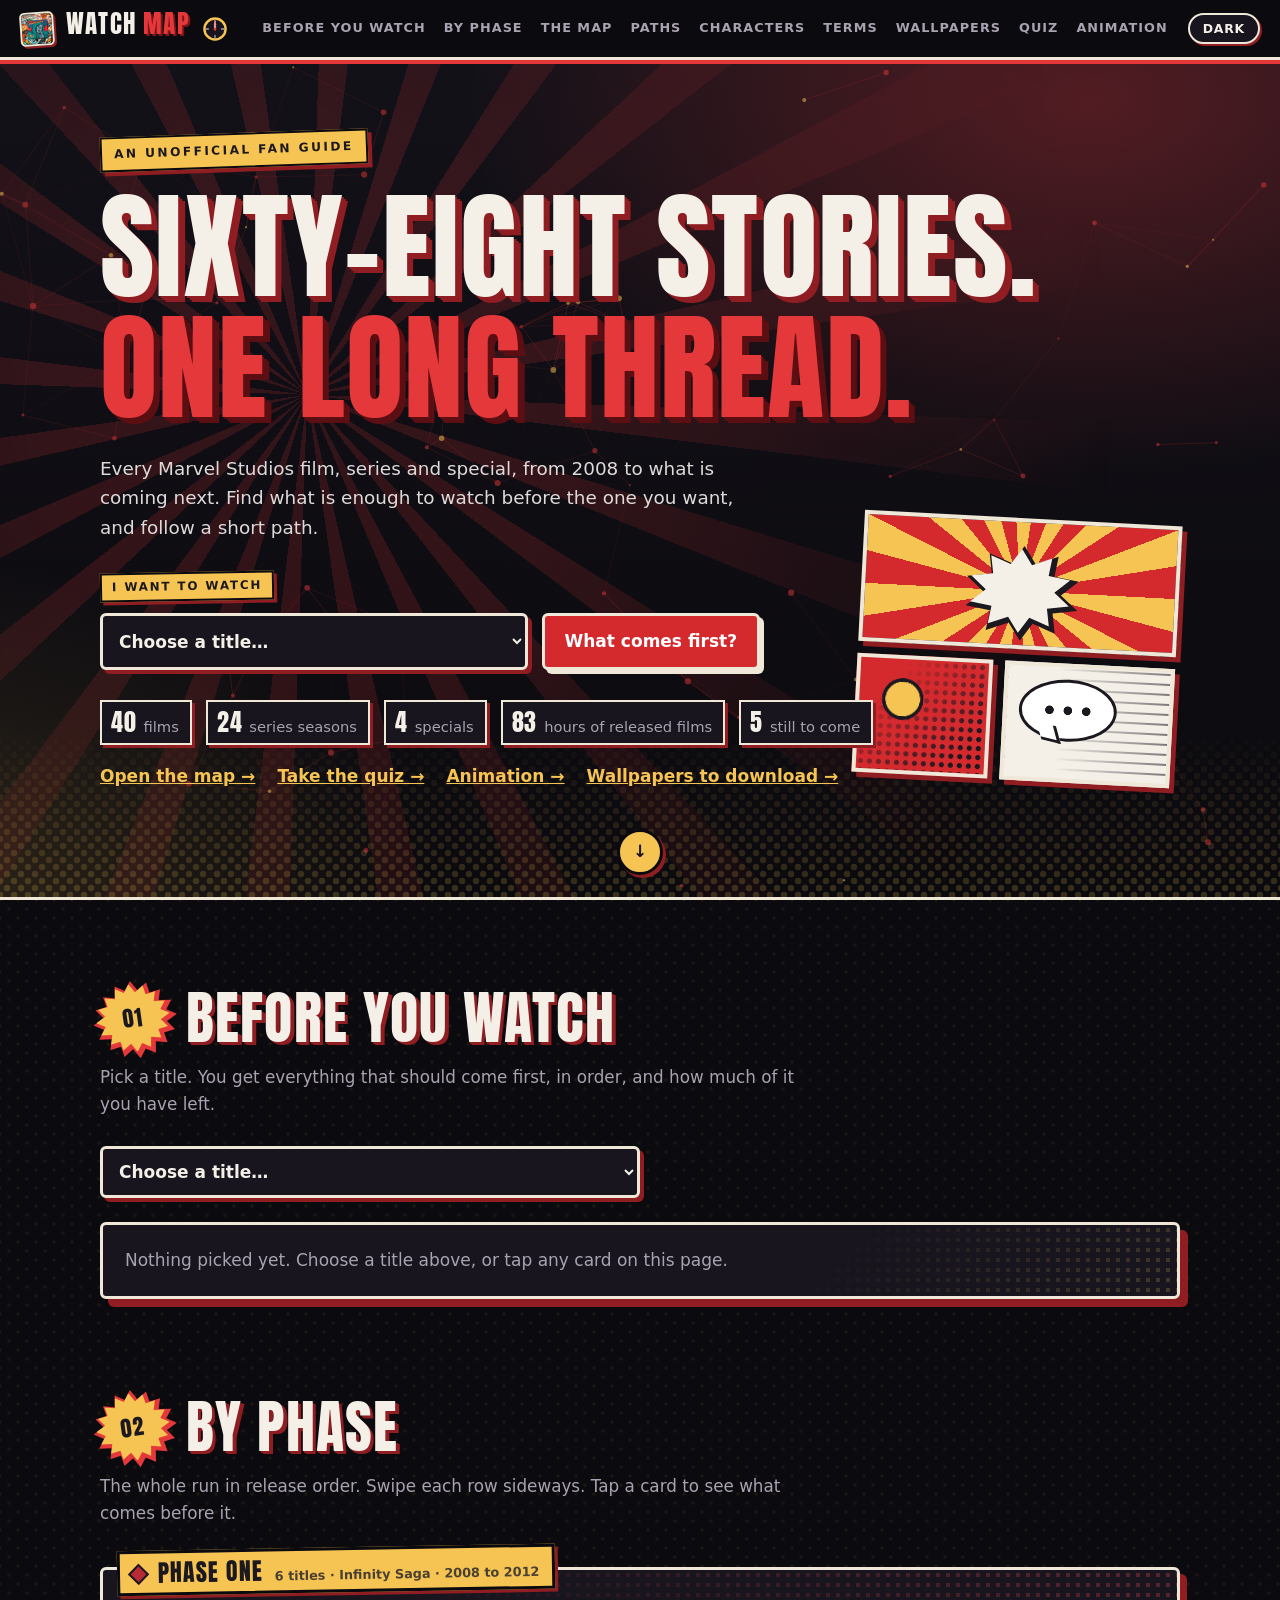
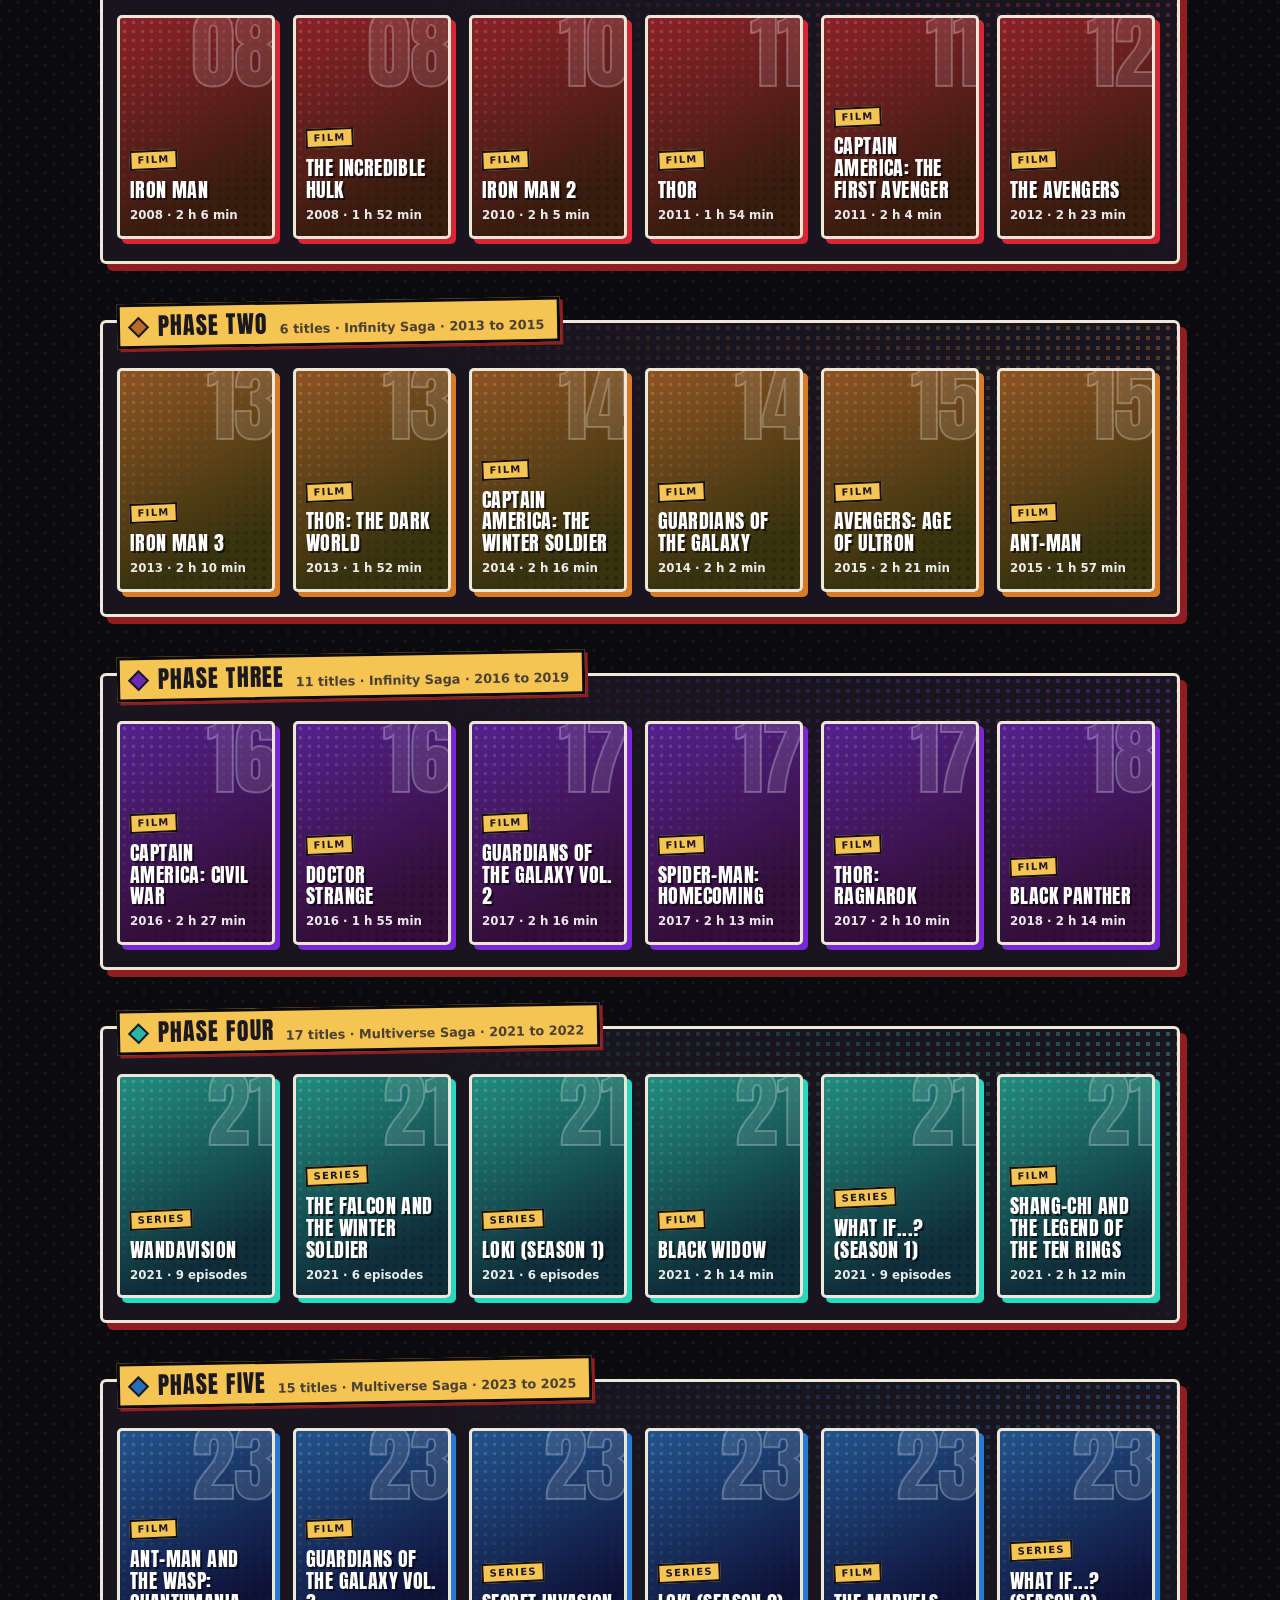
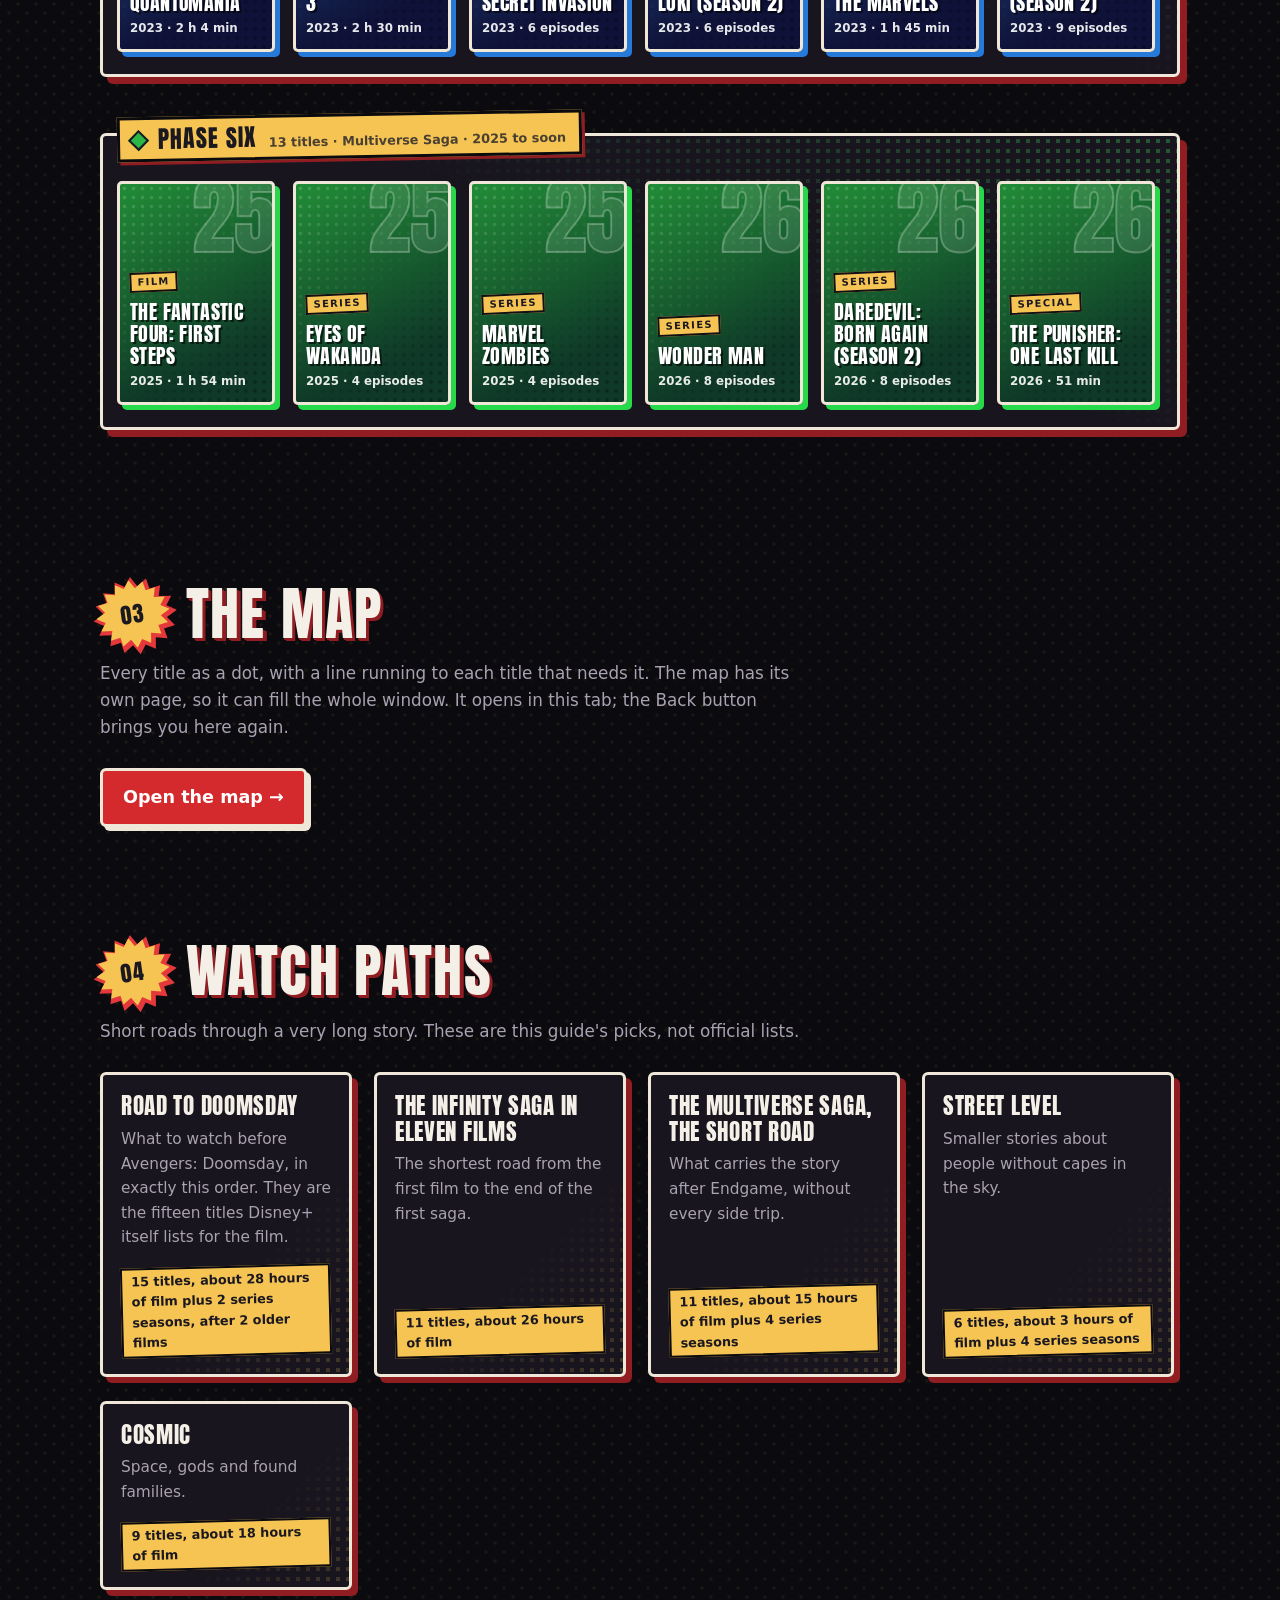
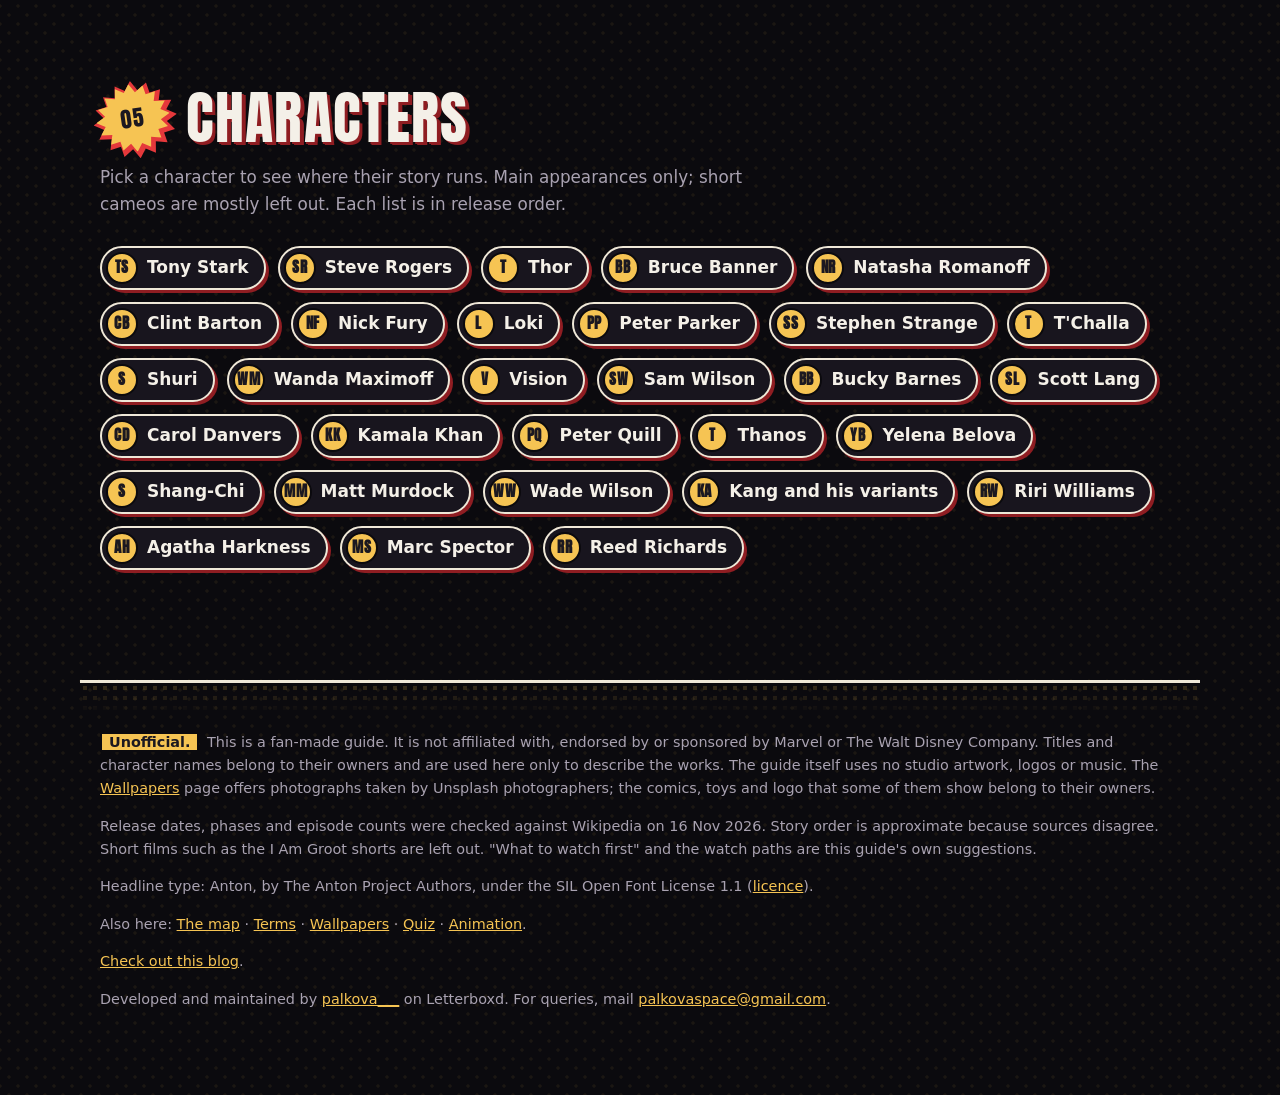
==== commit 0ffd66f4: "Watch Map: update the page" ====
--- a/index.html
+++ b/index.html
@@ -143,7 +143,7 @@
   <p>Release dates, phases and episode counts were checked against Wikipedia on <span id="checked"></span>. Story order is approximate because sources disagree. Short films such as the I Am Groot shorts are left out. "What to watch first" and the watch paths are this guide's own suggestions.<span data-ticks> Your ticks are kept in this browser only.</span></p>
   <p>Headline type: Anton, by The Anton Project Authors, under the SIL Open Font License 1.1 (<a href="fonts/OFL.txt">licence</a>).</p>
   <p>Also here: <a href="map.html">The map</a> · <a href="terms.html">Terms</a> · <a href="wallpapers.html">Wallpapers</a> · <a href="quiz.html">Quiz</a> · <a href="animation.html">Animation</a>.</p>
-  <p class="from-blog">From the blog, Palkova Writes: <a href="https://palkovaspace.wordpress.com/2026/11/07/behind-the-mask-beside-each-other-two-reflections-on-spider-man-brand-new-day/" target="_blank" rel="noopener noreferrer">Behind the Mask, Beside Each Other: two reflections on Spider-Man: Brand New Day</a>.</p>
+  <p class="from-blog"><a href="https://palkovaspace.wordpress.com/2026/11/07/behind-the-mask-beside-each-other-two-reflections-on-spider-man-brand-new-day/" target="_blank" rel="noopener noreferrer">Check out this blog</a>.</p>
   <p class="made-by">Developed and maintained by <a href="https://letterboxd.com/palkova___/" target="_blank" rel="noopener noreferrer">palkova___</a> on Letterboxd. For queries, mail <a href="mailto:palkovaspace@gmail.com">palkovaspace@gmail.com</a>.</p>
 </footer>
 
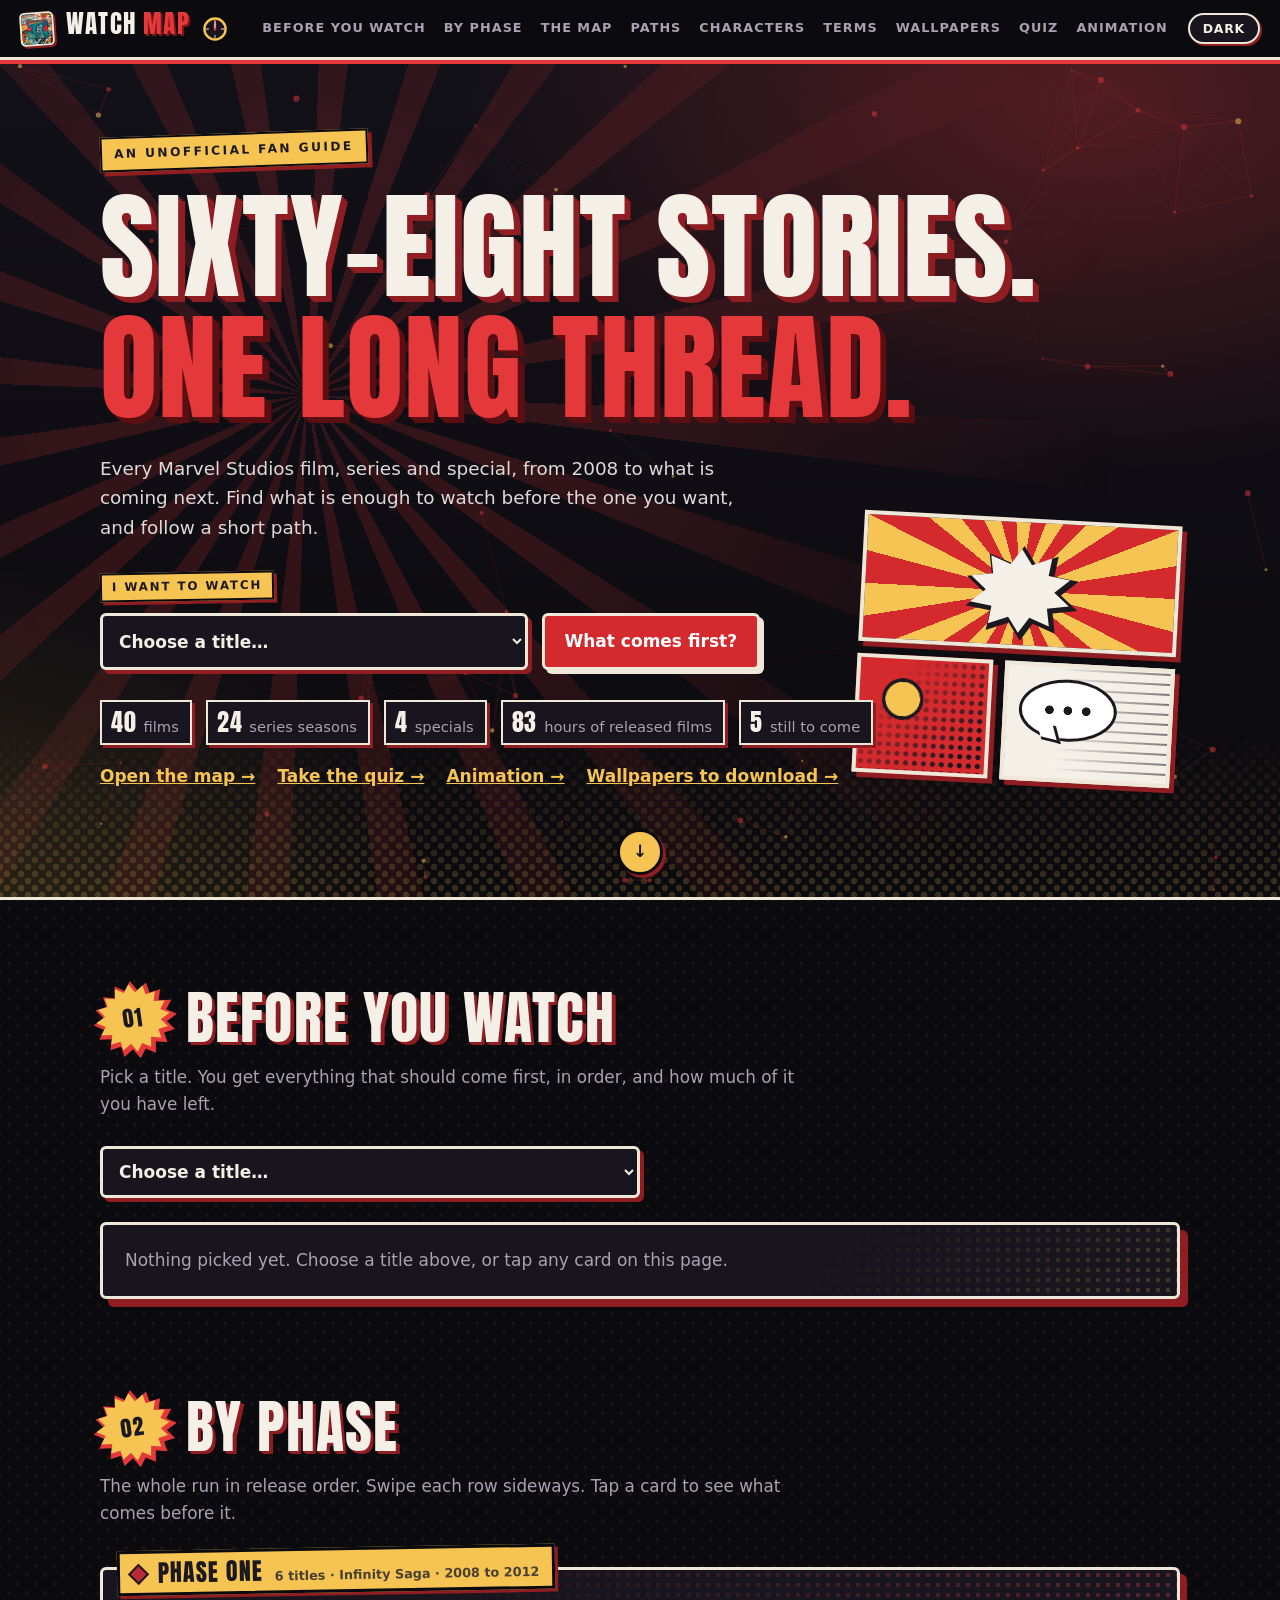
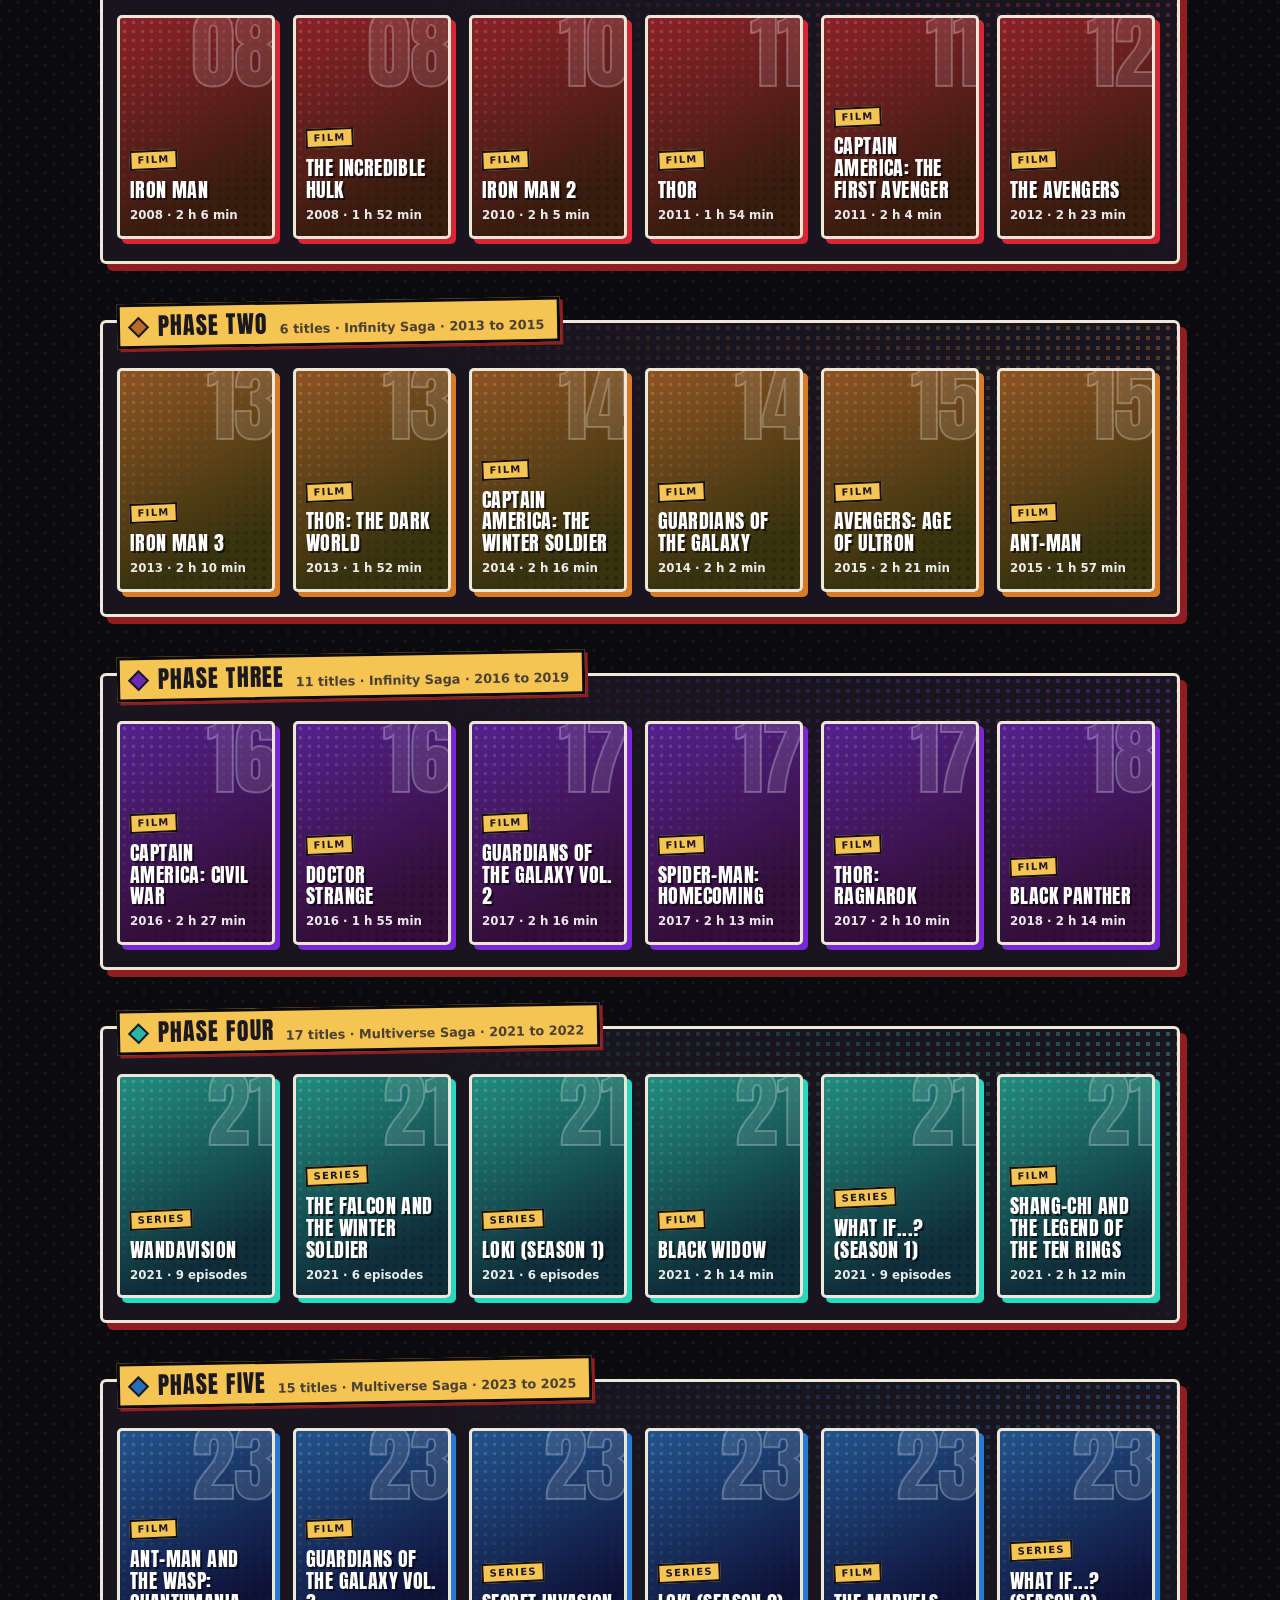
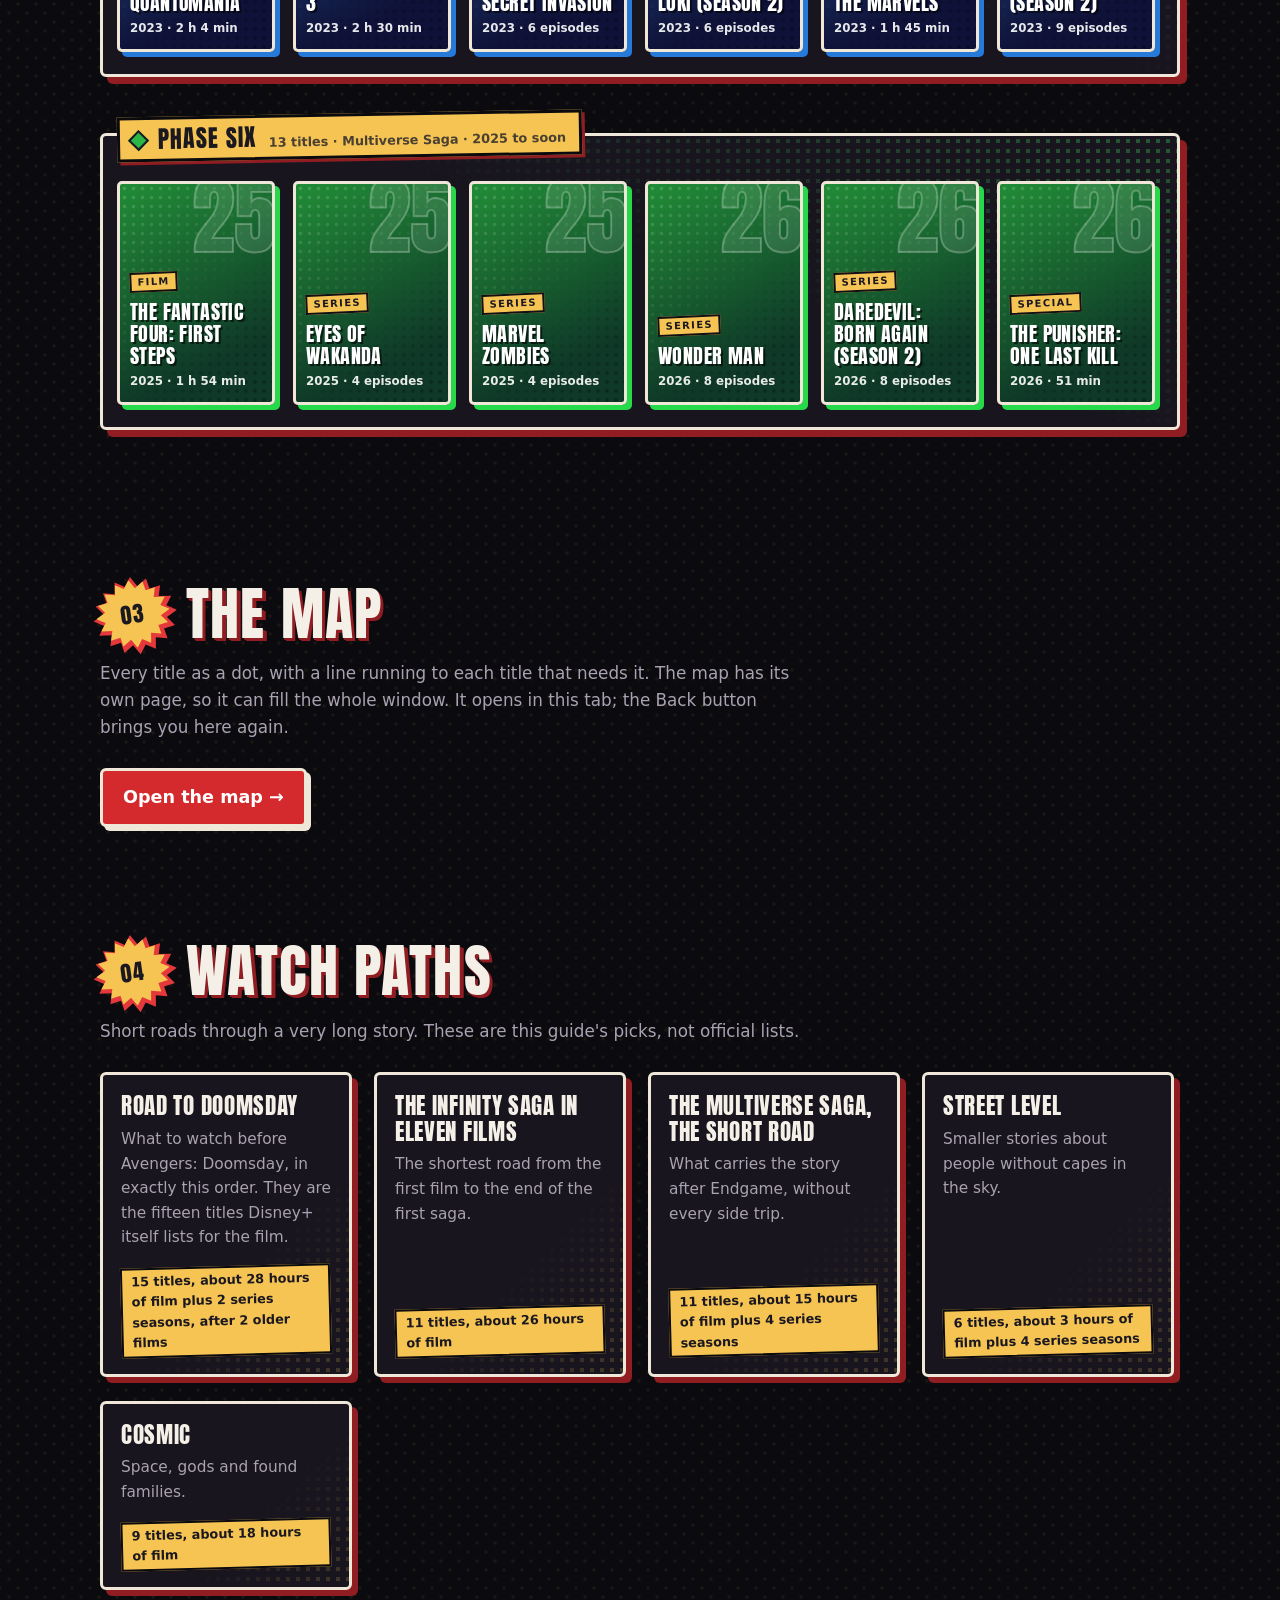
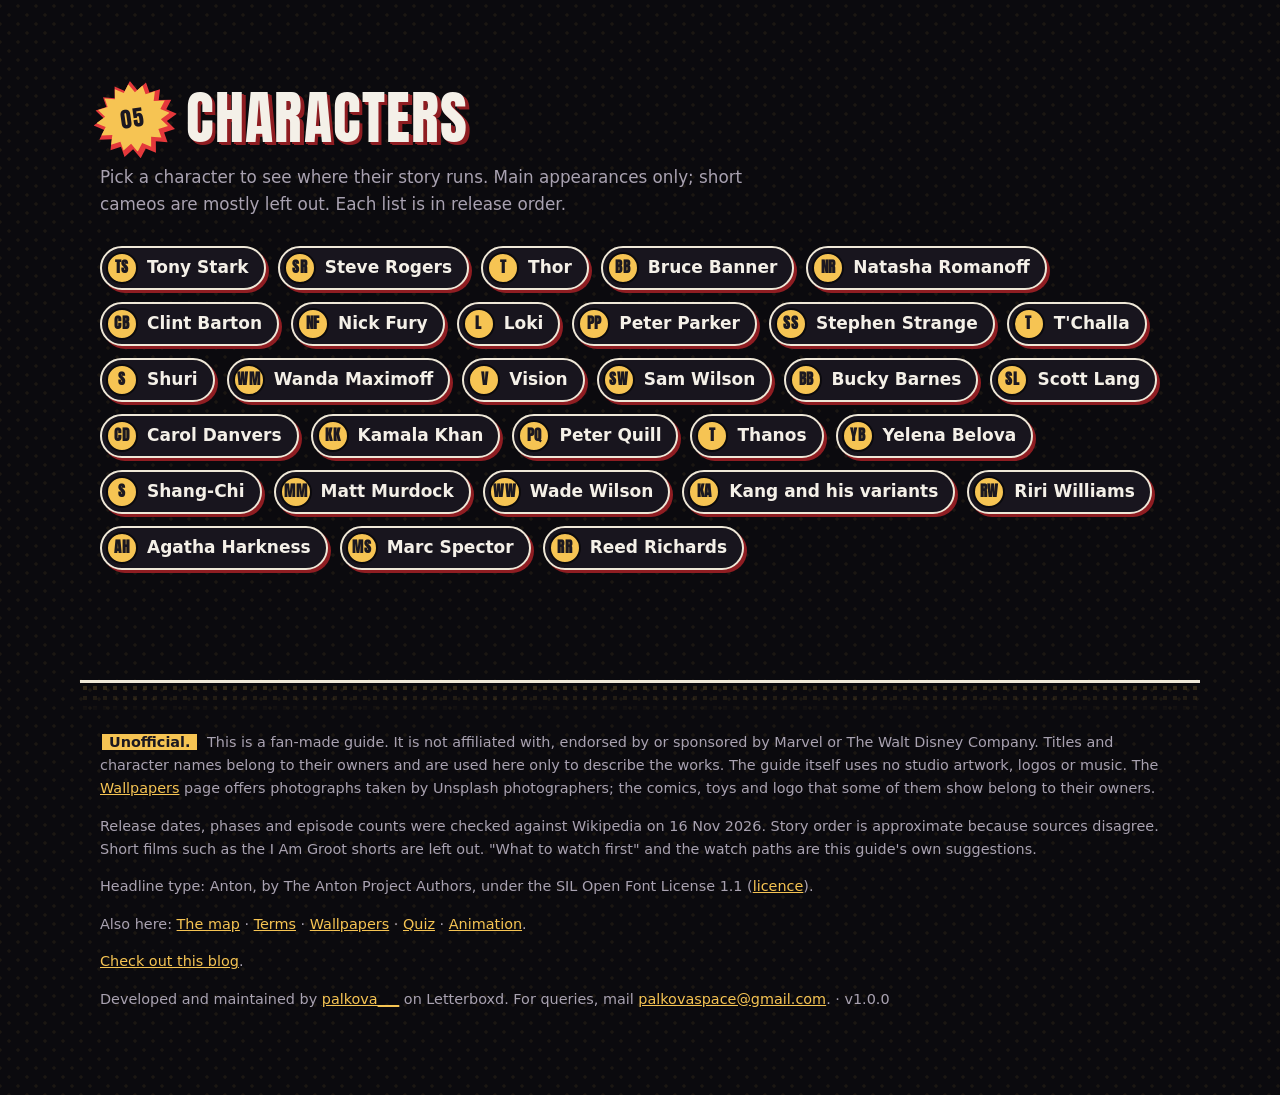
==== commit 0f70cbe2: "Watch Map: update the page" ====
--- a/index.html
+++ b/index.html
@@ -144,7 +144,7 @@
   <p>Headline type: Anton, by The Anton Project Authors, under the SIL Open Font License 1.1 (<a href="fonts/OFL.txt">licence</a>).</p>
   <p>Also here: <a href="map.html">The map</a> · <a href="terms.html">Terms</a> · <a href="wallpapers.html">Wallpapers</a> · <a href="quiz.html">Quiz</a> · <a href="animation.html">Animation</a>.</p>
   <p class="from-blog"><a href="https://palkovaspace.wordpress.com/2026/11/07/behind-the-mask-beside-each-other-two-reflections-on-spider-man-brand-new-day/" target="_blank" rel="noopener noreferrer">Check out this blog</a>.</p>
-  <p class="made-by">Developed and maintained by <a href="https://letterboxd.com/palkova___/" target="_blank" rel="noopener noreferrer">palkova___</a> on Letterboxd. For queries, mail <a href="mailto:palkovaspace@gmail.com">palkovaspace@gmail.com</a>.</p>
+  <p class="made-by">Developed and maintained by <a href="https://letterboxd.com/palkova___/" target="_blank" rel="noopener noreferrer">palkova___</a> on Letterboxd. For queries, mail <a href="mailto:palkovaspace@gmail.com">palkovaspace@gmail.com</a>. · <span data-site-version>v1.0.0</span></p>
 </footer>
 
 <script src="data.js"></script>
--- a/style.css
+++ b/style.css
@@ -406,6 +406,7 @@
 .anim-box span { font-family: var(--display); font-size: clamp(1.7rem, 5vw, 2.5rem); letter-spacing: 0.03em; text-transform: uppercase; line-height: 1.1; text-shadow: 3px 3px 0 rgba(0, 0, 0, 0.55); }
 .anim-box.loki { background: radial-gradient(circle at 50% 55%, #1b8f55, #06301c 70%); }
 .anim-box.iron { background: radial-gradient(circle at 50% 42%, #ff6a3d, #7a1016 68%); }
+.anim-box.stan { background: radial-gradient(circle at 50% 46%, #7b4fd6, #1c1140 70%); }
 #stage { position: fixed; inset: 0; z-index: 60; display: grid; place-items: center; }
 #stage[hidden], #stage [hidden] { display: none; }
 #stage-canvas { position: absolute; inset: 0; width: 100%; height: 100%; }
@@ -476,3 +477,19 @@
 
 /* a copy of the site with the tick list switched off (config.js) hides every mention of it */
 .no-ticks [data-ticks] { display: none; }
+
+/* Feedback page (Cloudflare copy only) */
+.feedback-page { max-width: 760px; }
+.fb-form { display: grid; gap: 8px; }
+.fb-label { font-weight: 800; letter-spacing: 0.04em; text-transform: uppercase; font-size: 0.8rem; color: var(--muted); }
+.fb-form textarea { width: 100%; box-sizing: border-box; font: inherit; color: var(--ink); background: var(--panel); border: 2px solid var(--line); border-radius: 12px; padding: 12px 14px; resize: vertical; min-height: 130px; }
+.fb-form textarea:focus { outline: none; border-color: var(--red); }
+.fb-foot { display: flex; flex-wrap: wrap; justify-content: space-between; align-items: center; gap: 10px; }
+.fb-send { font-size: 0.85rem; padding: 8px 18px; cursor: pointer; }
+.fb-send:disabled { opacity: 0.6; cursor: wait; }
+.fb-trap { position: absolute; left: -9999px; width: 1px; height: 1px; overflow: hidden; }
+.fb-privacy { margin-top: 14px; }
+.fb-h { margin: 36px 0 12px; font-family: var(--display); font-weight: 400; letter-spacing: 0.03em; font-size: 1.5rem; }
+.fb-list { list-style: none; padding: 0; margin: 0; display: grid; gap: 10px; }
+.fb-item { background: var(--panel); border: 1px solid var(--line); border-radius: 12px; padding: 12px 16px; }
+.fb-item .fb-text { margin: 0 0 4px; white-space: pre-wrap; overflow-wrap: anywhere; }
